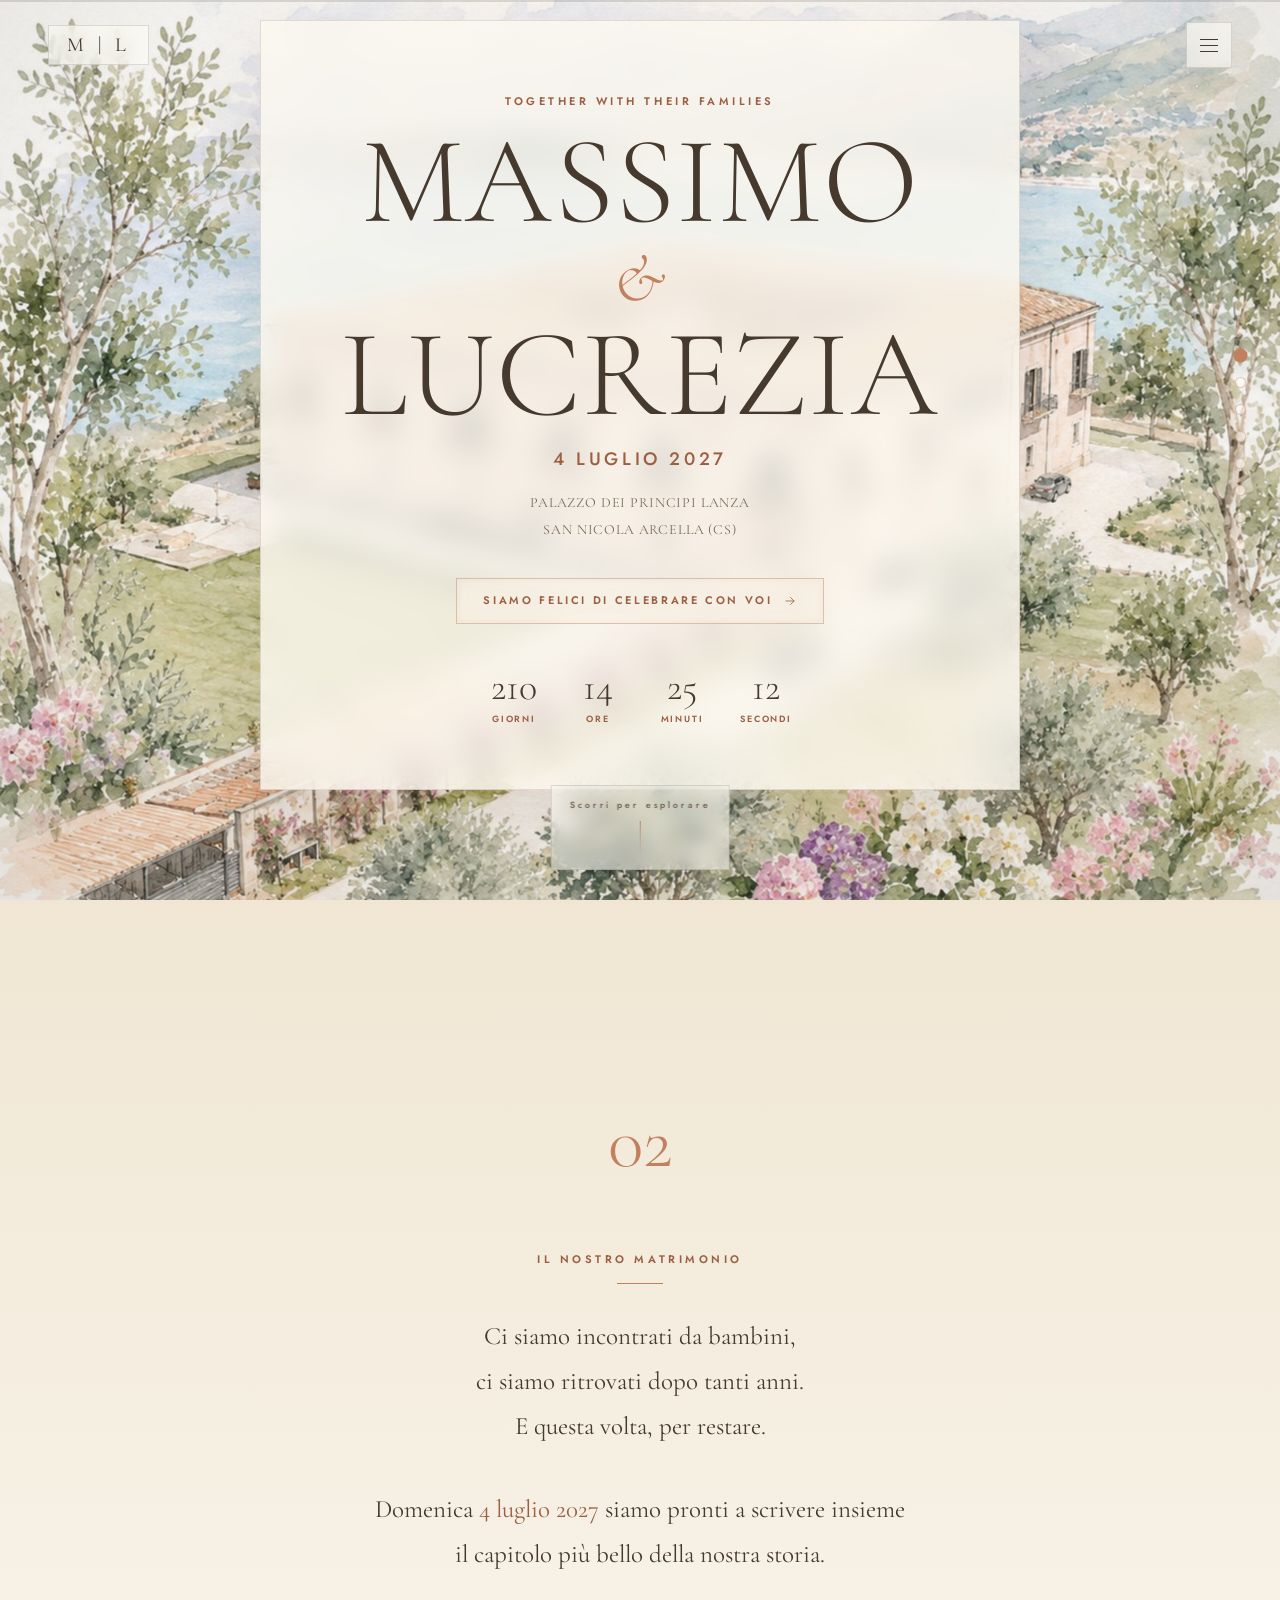
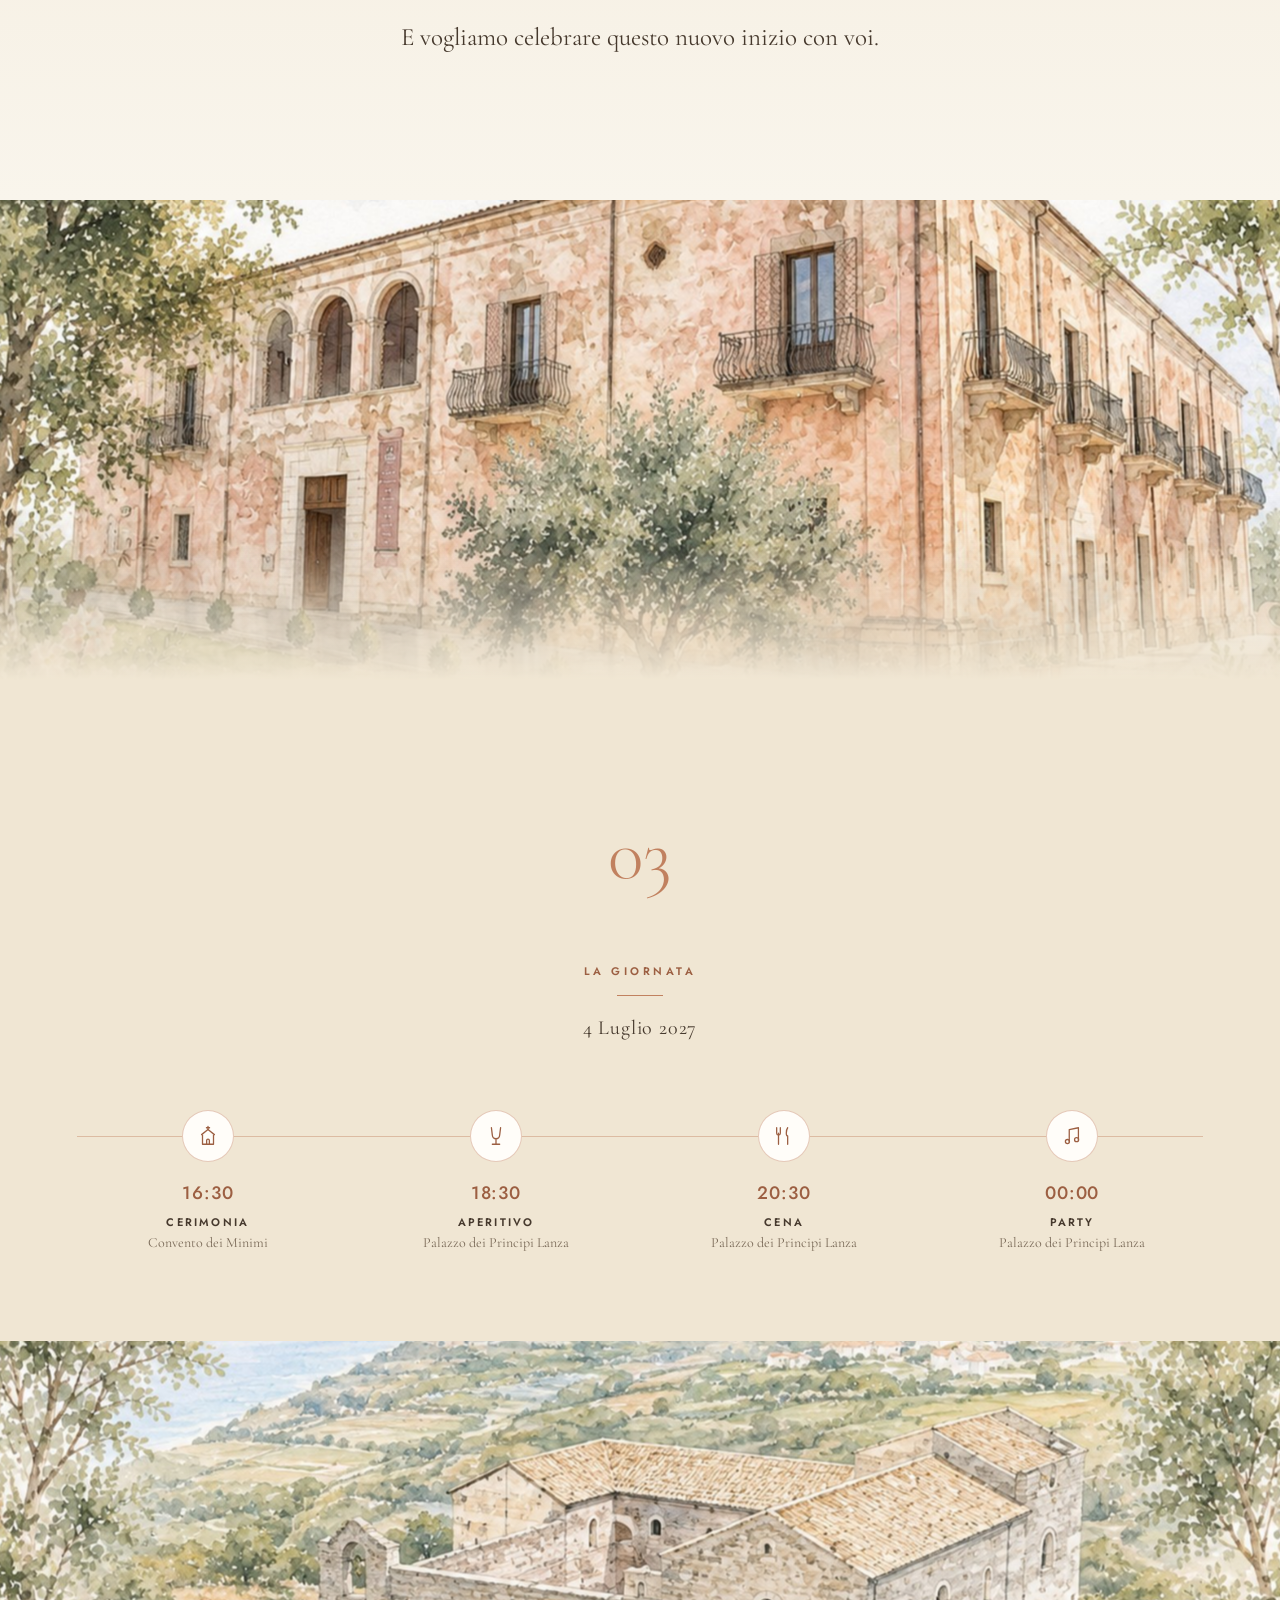
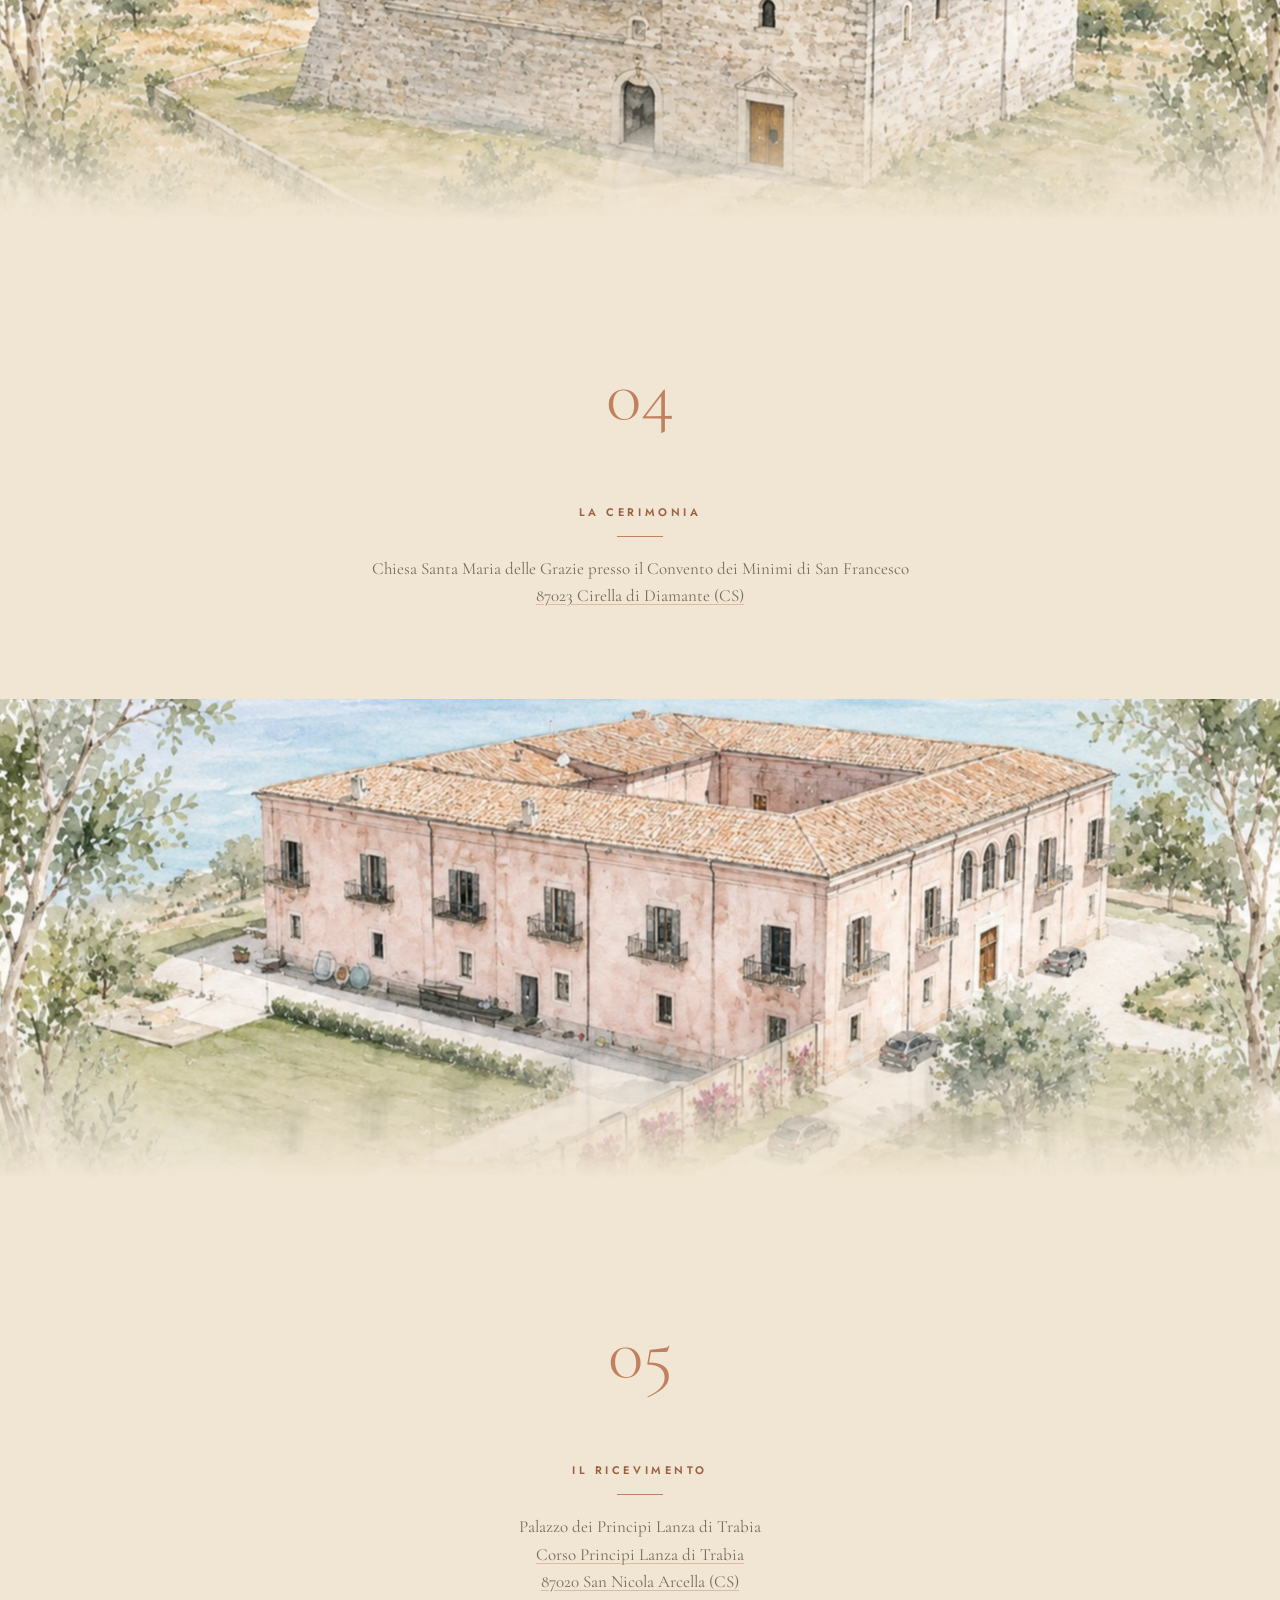
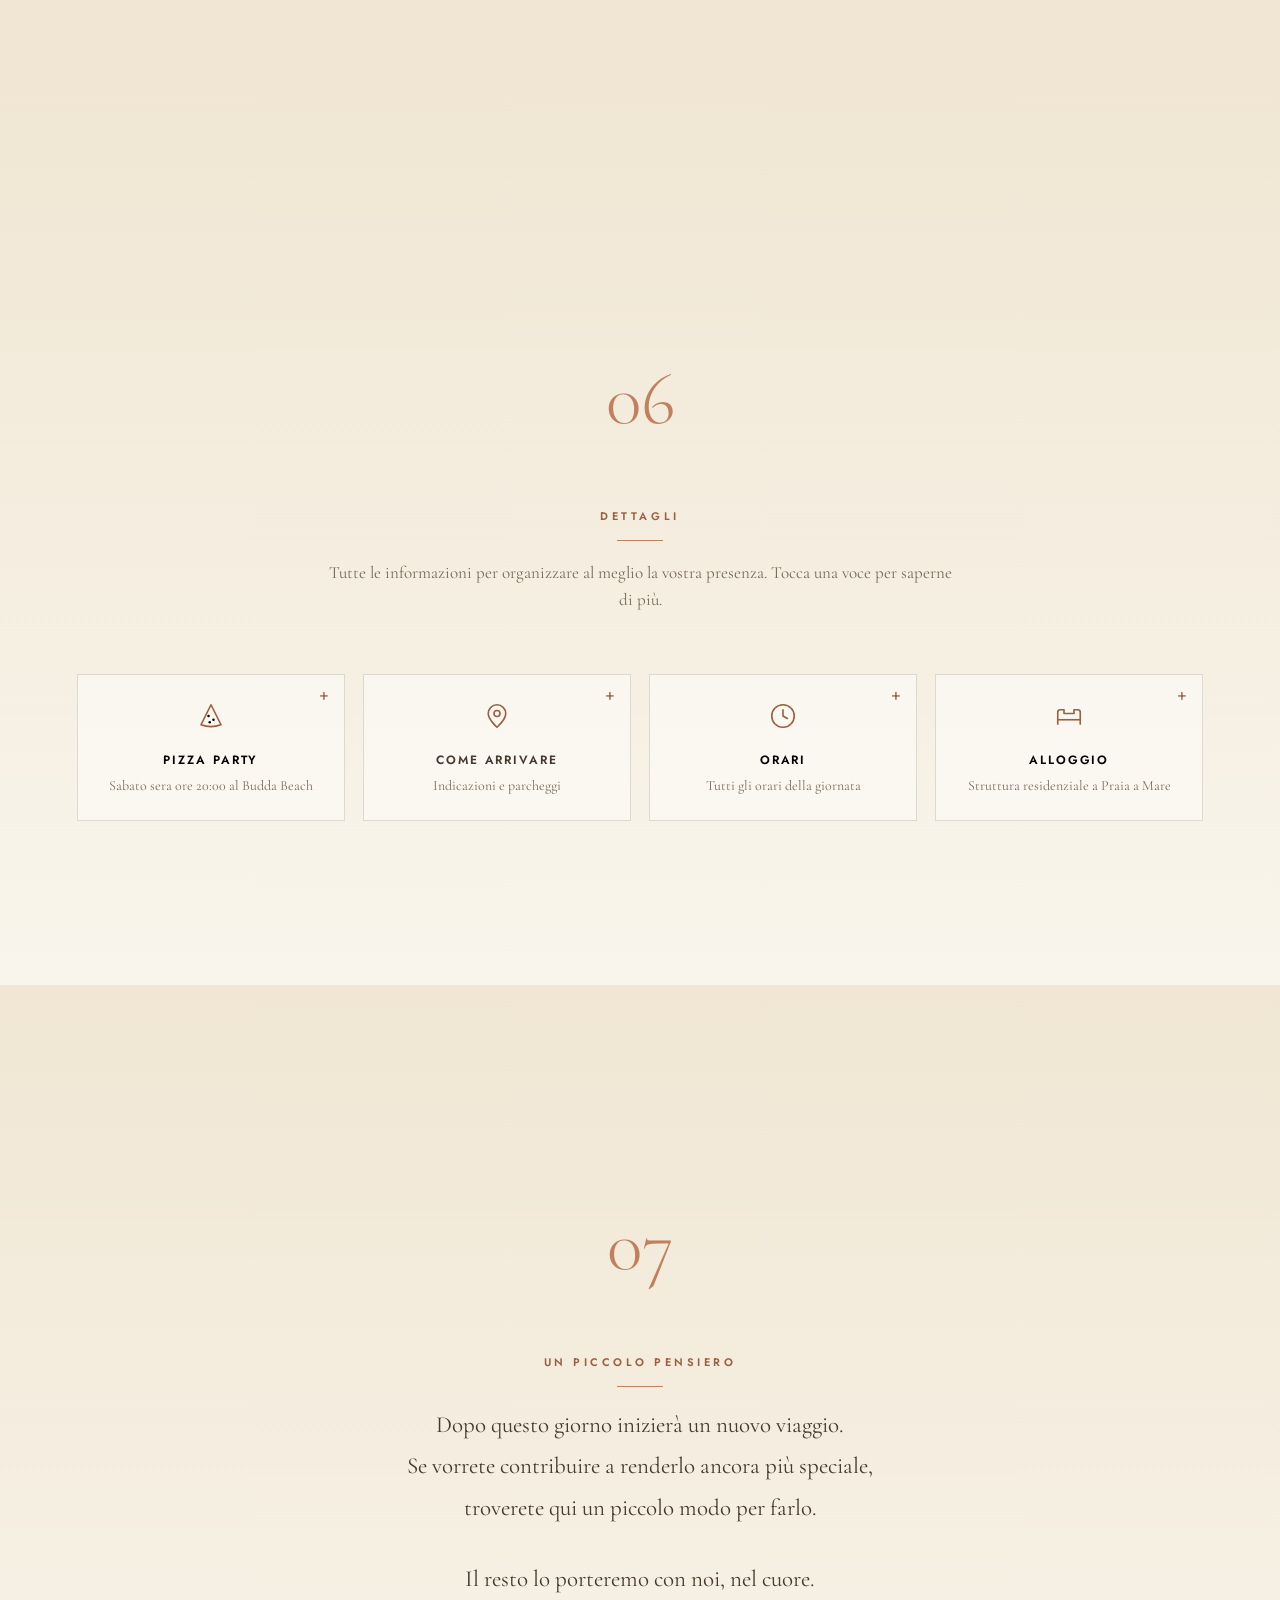
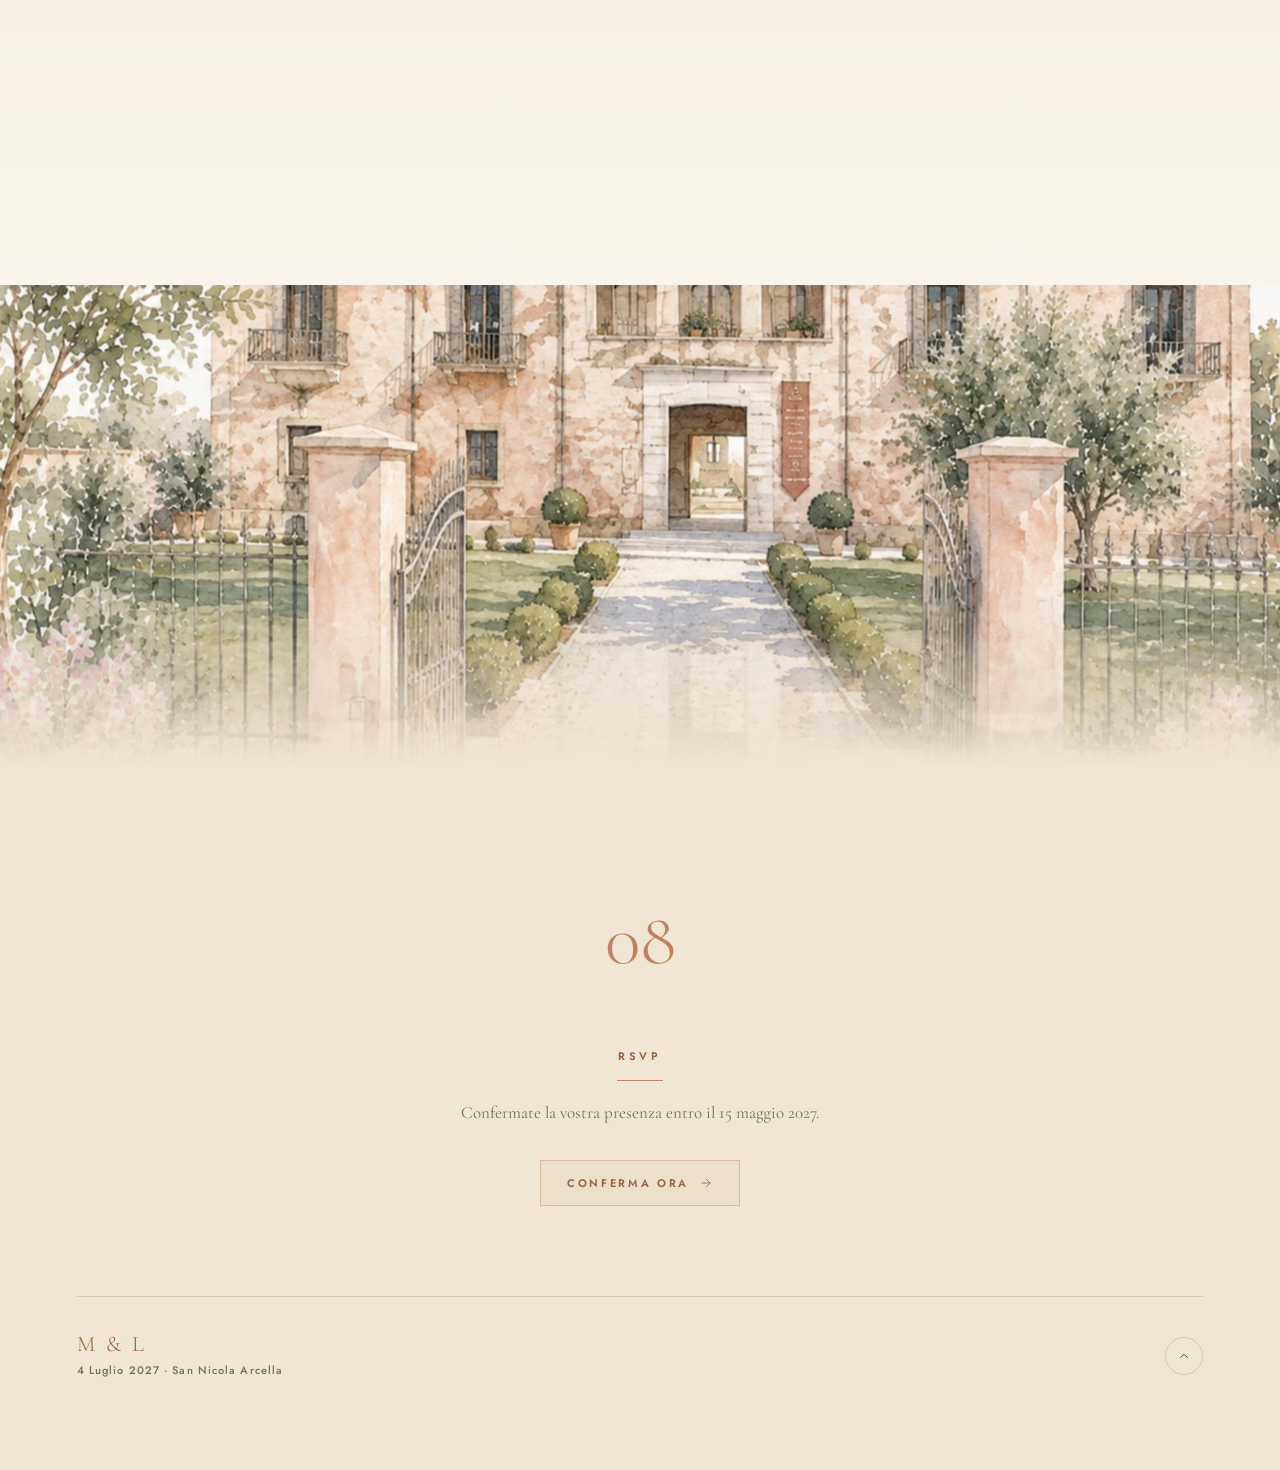
==== index.html @ 192693e0 "Aggiorna il testo del box "Pizza Party" nella sezione Dettagli Nuovo testo con data (sabato 3 luglio" ====
<!doctype html>
<html lang="it" class="snap">
<head>
<meta charset="utf-8">
<meta name="viewport" content="width=device-width,initial-scale=1,viewport-fit=cover">
<title>Massimo &amp; Lucrezia — 4 Luglio 2027</title>
<meta name="description" content="Massimo &amp; Lucrezia si sposano il 4 luglio 2027 a Palazzo dei Principi Lanza, San Nicola Arcella (CS). Programma, location e RSVP.">
<meta property="og:type" content="website">
<meta property="og:title" content="Massimo &amp; Lucrezia — 4 Luglio 2027">
<meta property="og:description" content="Ci sposiamo il 4 luglio 2027 a Palazzo dei Principi Lanza, San Nicola Arcella (CS). Scopri il programma e conferma la tua presenza.">
<meta property="og:image" content="https://sito-landing-fawn.vercel.app/assets/social-share.jpg">
<meta property="og:url" content="https://sito-landing-fawn.vercel.app/">
<meta name="twitter:card" content="summary_large_image">
<meta name="twitter:title" content="Massimo &amp; Lucrezia — 4 Luglio 2027">
<meta name="twitter:description" content="Ci sposiamo il 4 luglio 2027 a Palazzo dei Principi Lanza, San Nicola Arcella (CS).">
<meta name="twitter:image" content="https://sito-landing-fawn.vercel.app/assets/social-share.jpg">
<meta name="theme-color" content="#f9f5ec">
<link rel="icon" href="data:image/svg+xml,%3Csvg xmlns='http://www.w3.org/2000/svg' viewBox='0 0 100 100'%3E%3Crect width='100' height='100' fill='%23f9f5ec'/%3E%3Ctext x='50' y='62' font-size='42' font-family='Georgia,serif' fill='%23c1815f' text-anchor='middle'%3EM%26L%3C/text%3E%3C/svg%3E">
<link rel="stylesheet" href="style.css">
</head>
<body>

<div id="loader">
  <div class="loader-mark">M <span>&amp;</span> L</div>
  <svg class="loader-heart" viewBox="0 0 32 29" aria-hidden="true">
    <path d="M16 28.5C7 22 1 16.2 1 9.8 1 4.9 4.8 1 9.6 1c2.7 0 5.2 1.3 6.4 3.4C17.2 2.3 19.7 1 22.4 1 27.2 1 31 4.9 31 9.8 31 16.2 25 22 16 28.5z"/>
  </svg>
</div>

<div class="grain"></div>
<div class="ambient"></div>
<div class="glow" id="glow"></div>

<header class="topbar">
  <span class="logo" id="logo">M&nbsp;|&nbsp;L</span>
  <button class="menu-toggle" id="menuToggle" aria-label="Apri menu" aria-expanded="false"><span></span><span></span><span></span></button>
</header>

<div class="progress"><i id="progress"></i></div>

<nav class="dotnav" id="dotnav">
  <button data-target="s1" data-label="01 — Home" class="active" aria-label="Vai a Home"></button>
  <button data-target="s2" data-label="02 — Il Nostro Matrimonio" aria-label="Vai a Il Nostro Matrimonio"></button>
  <button data-target="s3" data-label="03 — La Giornata" aria-label="Vai a La Giornata"></button>
  <button data-target="s4" data-label="04 — La Cerimonia" aria-label="Vai a La Cerimonia"></button>
  <button data-target="s5" data-label="05 — Il Ricevimento" aria-label="Vai a Il Ricevimento"></button>
  <button data-target="s6" data-label="06 — Dettagli" aria-label="Vai a Dettagli"></button>
  <button data-target="s7" data-label="07 — Un Piccolo Pensiero" aria-label="Vai a Un Piccolo Pensiero"></button>
  <button data-target="s8" data-label="08 — RSVP" aria-label="Vai a RSVP"></button>
</nav>

<nav class="menu" id="menu">
  <ul class="menu-list">
    <li><button data-target="s1"><small>01</small>&nbsp;&nbsp;Home</button></li>
    <li><button data-target="s2"><small>02</small>&nbsp;&nbsp;Il&nbsp;Nostro&nbsp;Matrimonio</button></li>
    <li><button data-target="s3"><small>03</small>&nbsp;&nbsp;La&nbsp;Giornata</button></li>
    <li><button data-target="s4"><small>04</small>&nbsp;&nbsp;La&nbsp;Cerimonia</button></li>
    <li><button data-target="s5"><small>05</small>&nbsp;&nbsp;Il&nbsp;Ricevimento</button></li>
    <li><button data-target="s6"><small>06</small>&nbsp;&nbsp;Dettagli</button></li>
    <li><button data-target="s7"><small>07</small>&nbsp;&nbsp;Un&nbsp;Piccolo&nbsp;Pensiero</button></li>
    <li><button data-target="s8"><small>08</small>&nbsp;&nbsp;RSVP</button></li>
  </ul>
</nav>

<main id="experience">

  <!-- 01 — HERO -->
  <section class="scene hero" id="s1">
    <div class="bg" style="background-image:url(assets/bg-hero.jpg)"></div>
    <div class="scrim"></div>
    <div class="scene-content hero-inner">
      <p class="eyebrow" data-reveal style="--i:0">Together with their families</p>
      <h1 data-reveal style="--i:1">MASSIMO<span class="amp">&amp;</span>LUCREZIA</h1>
      <p class="hero-date" data-reveal style="--i:2">4 LUGLIO 2027</p>
      <p class="hero-venue" data-reveal style="--i:3">Palazzo dei Principi Lanza<br>San Nicola Arcella (CS)</p>
      <div class="hero-cta" data-reveal style="--i:4">
        <button class="btn" data-target="s2">Siamo felici di celebrare con voi
          <svg viewBox="0 0 24 24"><path d="M5 12h14M13 6l6 6-6 6" stroke="currentColor" stroke-width="1.4" fill="none" stroke-linecap="round" stroke-linejoin="round"/></svg>
        </button>
      </div>
      <div class="countdown" id="countdownHero" data-reveal style="--i:5">
        <div><b id="cdDays">--</b><span>Giorni</span></div>
        <div><b id="cdHours">--</b><span>Ore</span></div>
        <div><b id="cdMins">--</b><span>Minuti</span></div>
        <div><b id="cdSecs">--</b><span>Secondi</span></div>
      </div>
    </div>
    <div class="scroll-cue" id="scrollCue"><span>Scorri per esplorare</span><i></i></div>
  </section>

  <!-- 02 — IL NOSTRO MESSAGGIO -->
  <section class="scene message" id="s2">
    <div class="scene-content message-inner">
      <p class="num" data-reveal style="--i:0">02</p>
      <p class="eyebrow" data-reveal style="--i:1">Il Nostro Matrimonio</p>
      <div class="divider" data-reveal style="--i:2"></div>
      <p data-reveal style="--i:3">Ci siamo incontrati da bambini,<br>ci siamo ritrovati dopo tanti anni.<br>E questa volta, per restare.</p>
      <p data-reveal style="--i:4">Domenica <span class="message-date">4 luglio 2027</span> siamo pronti a scrivere insieme<br>il capitolo più bello della nostra storia.</p>
      <p data-reveal style="--i:5">E vogliamo celebrare questo nuovo inizio con voi.</p>
    </div>
  </section>

  <!-- 03 — LA GIORNATA -->
  <section class="scene band day" id="s3">
    <div class="band-photo"><div class="bg" style="background-image:url(assets/bg-day.jpg)"></div><div class="bg-reflection" style="background-image:url(assets/bg-day.jpg)"></div></div>
    <div class="band-panel">
      <div class="scene-content">
      <div class="side-head">
        <p class="num" data-reveal style="--i:0">03</p>
        <p class="eyebrow" data-reveal style="--i:1">La Giornata</p>
        <div class="divider" data-reveal style="--i:2"></div>
        <p class="day-date" data-reveal style="--i:3">4 Luglio 2027</p>
      </div>

      <div class="timeline" id="timeline2">
        <div class="tl-item" data-reveal style="--i:1">
          <div class="tl-icon"><svg viewBox="0 0 24 24"><path d="M12 1.5v3.5M10.3 3h3.4" stroke-linecap="round"/><path d="M12 5l7 5.5M12 5L5 10.5" stroke-linecap="round" stroke-linejoin="round"/><path d="M6 10.5V21h12V10.5" stroke-linejoin="round"/><path d="M10.5 21v-4.2a1.5 1.5 0 0 1 3 0V21" stroke-linejoin="round"/></svg></div>
          <div class="tl-time">16:30</div>
          <div class="tl-name">Cerimonia</div>
          <div class="tl-place">Convento dei Minimi</div>
        </div>
        <div class="tl-item" data-reveal style="--i:2">
          <div class="tl-icon"><svg viewBox="0 0 24 24"><path d="M7 3l1 8a4 4 0 0 0 8 0l1-8M12 15v6M8 21h8" stroke-linecap="round"/></svg></div>
          <div class="tl-time">18:30</div>
          <div class="tl-name">Aperitivo</div>
          <div class="tl-place">Palazzo dei Principi Lanza</div>
        </div>
        <div class="tl-item" data-reveal style="--i:3">
          <div class="tl-icon"><svg viewBox="0 0 24 24"><path d="M8 3v6a2 2 0 1 1-4 0V3M6 9v12" stroke-linecap="round"/><path d="M16 3c-1.5 2-1.5 4-1.5 6s0 3 1.5 3M16 12v9" stroke-linecap="round"/></svg></div>
          <div class="tl-time">20:30</div>
          <div class="tl-name">Cena</div>
          <div class="tl-place">Palazzo dei Principi Lanza</div>
        </div>
        <div class="tl-item" data-reveal style="--i:4">
          <div class="tl-icon"><svg viewBox="0 0 24 24"><path d="M9 18V5l10-2v13" stroke-linecap="round" stroke-linejoin="round"/><circle cx="7" cy="18" r="2.2"/><circle cx="17" cy="16" r="2.2"/></svg></div>
          <div class="tl-time">00:00</div>
          <div class="tl-name">Party</div>
          <div class="tl-place">Palazzo dei Principi Lanza</div>
        </div>
      </div>
      </div>
    </div>
  </section>

  <!-- 04 — LA CERIMONIA -->
  <section class="scene band location" id="s4">
    <div class="band-photo"><div class="bg" style="background-image:url(assets/bg-location.jpg)"></div><div class="bg-reflection" style="background-image:url(assets/bg-location.jpg)"></div></div>
    <div class="band-panel">
      <div class="scene-content">
      <div class="side-head">
        <p class="num" data-reveal style="--i:0">04</p>
        <p class="eyebrow" data-reveal style="--i:1">La Cerimonia</p>
        <div class="divider" data-reveal style="--i:2"></div>
        <p data-reveal style="--i:3">Chiesa Santa Maria delle Grazie presso il Convento dei Minimi di San Francesco<br><a class="map-link" href="https://www.google.com/maps/search/?api=1&amp;query=Chiesa%20Santa%20Maria%20delle%20Grazie%2C%20Convento%20dei%20Minimi%20di%20San%20Francesco%2C%2087023%20Cirella%20di%20Diamante%20%28CS%29" target="_blank" rel="noopener">87023 Cirella di Diamante (CS)</a></p>
      </div>
      </div>
    </div>
  </section>

  <!-- 05 — IL RICEVIMENTO -->
  <section class="scene band reception" id="s5">
    <div class="band-photo"><div class="bg" style="background-image:url(assets/bg-hero.jpg)"></div><div class="bg-reflection" style="background-image:url(assets/bg-hero.jpg)"></div></div>
    <div class="band-panel">
      <div class="scene-content">
      <div class="side-head">
        <p class="num" data-reveal style="--i:0">05</p>
        <p class="eyebrow" data-reveal style="--i:1">Il Ricevimento</p>
        <div class="divider" data-reveal style="--i:2"></div>
        <p data-reveal style="--i:3">Palazzo dei Principi Lanza di Trabia<br><a class="map-link" href="https://www.google.com/maps/search/?api=1&amp;query=Palazzo%20dei%20Principi%20Lanza%20di%20Trabia%2C%20Corso%20Principi%20Lanza%20di%20Trabia%2C%2087020%20San%20Nicola%20Arcella%20%28CS%29" target="_blank" rel="noopener">Corso Principi Lanza di Trabia<br>87020 San Nicola Arcella (CS)</a></p>
      </div>
      </div>
    </div>
  </section>

  <!-- 06 — DETTAGLI -->
  <section class="scene details" id="s6">
    <div class="scene-content">
      <div class="side-head">
        <p class="num" data-reveal style="--i:0">06</p>
        <p class="eyebrow" data-reveal style="--i:1">Dettagli</p>
        <div class="divider" data-reveal style="--i:2"></div>
        <p data-reveal style="--i:3">Tutte le informazioni per organizzare al meglio la vostra presenza. Tocca una voce per saperne di più.</p>
      </div>

      <div class="detail-grid">
        <button class="detail-card" data-reveal style="--i:1">
          <span class="plus">+</span>
          <svg viewBox="0 0 24 24"><path d="M12 3 20 19Q12 22 4 19Z" stroke-linejoin="round"/><circle cx="10" cy="12" r="1" fill="currentColor" stroke="none"/><circle cx="14" cy="15" r="1" fill="currentColor" stroke="none"/><circle cx="11" cy="17" r="1" fill="currentColor" stroke="none"/></svg>
          <h3>Pizza Party</h3>
          <p class="short">Sabato sera ore 20:00 al Budda Beach</p>
          <div class="detail-more">Sabato 3 luglio iniziamo a festeggiare insieme con un Pizza Party sulla spiaggia!<br>Vi aspettiamo, dalle ore 20:00, al Lido Budda Beach di Praia a Mare.<br><a class="map-link" href="https://www.google.com/maps/search/?api=1&amp;query=Budda%20Beach%2C%20Contrada%20Fiuzzi%2C%2087028%20Praia%20a%20Mare%20%28CS%29" target="_blank" rel="noopener">Contrada Fiuzzi, 87028 Praia a Mare (CS)</a></div>
        </button>
        <div class="detail-card" data-reveal style="--i:2" tabindex="0" role="button">
          <span class="plus">+</span>
          <svg viewBox="0 0 24 24"><path d="M12 21s-7-6.2-7-11a7 7 0 0 1 14 0c0 4.8-7 11-7 11z"/><circle cx="12" cy="10" r="2.4"/></svg>
          <h3>Come arrivare</h3>
          <p class="short">Indicazioni e parcheggi</p>
          <div class="detail-more">
            <p>Tutte le location dispongono di ampi parcheggi riservati agli invitati.</p>
            <p>In treno: la stazione più comoda è Praia (Aieta-Tortora), sulla linea Tirrenica meridionale, oppure Scalea-Santa Domenica Talao; per i collegamenti Intercity e Frecce conviene scendere a Sapri, a circa 20 km. In aereo: gli scali più vicini sono Lamezia Terme (a circa 110 km), Napoli Capodichino (a circa 190 km) e Salerno Costa d'Amalfi (a circa 150 km).</p>
            <p class="origin-label">Da dove parti?</p>
            <div class="origin-selector">
              <input type="text" class="origin-input" id="originInput" placeholder="Città o indirizzo di partenza" autocomplete="off">
              <button type="button" class="origin-btn" id="originGeoBtn">Usa la mia posizione</button>
              <button type="button" class="origin-btn primary" id="originGoBtn">Calcola il percorso</button>
            </div>
            <p class="origin-text" id="originText">Il percorso si aprirà su Google Maps, verso Praia a Mare.</p>
          </div>
        </div>
        <button class="detail-card" data-reveal style="--i:3">
          <span class="plus">+</span>
          <svg viewBox="0 0 24 24"><circle cx="12" cy="12" r="9"/><path d="M12 7v5l3.5 2" stroke-linecap="round"/></svg>
          <h3>Orari</h3>
          <p class="short">Tutti gli orari della giornata</p>
          <div class="detail-more">Vi aspettiamo con un po' di anticipo per la Cerimonia. A seguire vi aspettiamo con gli orari della giornata presso il Palazzo dei Principi Lanza.</div>
        </button>
        <button class="detail-card" data-reveal style="--i:4">
          <span class="plus">+</span>
          <svg viewBox="0 0 24 24"><path d="M3 19V9a2 2 0 0 1 2-2h3v3h8V7h3a2 2 0 0 1 2 2v10" stroke-linejoin="round"/><path d="M3 15h18" /></svg>
          <h3>Alloggio</h3>
          <p class="short">Struttura residenziale a Praia a Mare</p>
          <div class="detail-more">Abbiamo selezionato per voi una struttura residenziale sita in Praia a Mare. Seguiranno indicazioni specifiche per ciascuno di voi.</div>
        </button>
      </div>
    </div>
  </section>

  <!-- 07 — UN PICCOLO PENSIERO -->
  <section class="scene thought" id="s7">
    <div class="scene-content thought-inner">
      <p class="num" data-reveal style="--i:0">07</p>
      <p class="eyebrow" data-reveal style="--i:1">Un Piccolo Pensiero</p>
      <div class="divider" data-reveal style="--i:2"></div>
      <p data-reveal style="--i:3">Dopo questo giorno inizierà un nuovo viaggio.<br>Se vorrete contribuire a renderlo ancora più speciale,<br>troverete qui un piccolo modo per farlo.</p>
      <p data-reveal style="--i:4">Il resto lo porteremo con noi, nel cuore.</p>
    </div>
  </section>

  <!-- 08 — RSVP -->
  <section class="scene band rsvp" id="s8">
    <div class="band-photo"><div class="bg" style="background-image:url(assets/bg-rsvp.jpg)"></div><div class="bg-reflection" style="background-image:url(assets/bg-rsvp.jpg)"></div></div>
    <div class="band-panel">
      <div class="scene-content">
      <div class="side-head">
        <p class="num" data-reveal style="--i:0">08</p>
        <p class="eyebrow" data-reveal style="--i:1">RSVP</p>
        <div class="divider" data-reveal style="--i:2"></div>
        <p data-reveal style="--i:3">Confermate la vostra presenza entro il 15 maggio 2027.</p>
        <div class="rsvp-cta" data-reveal style="--i:4">
          <button class="btn" id="openRsvp">Conferma ora
            <svg viewBox="0 0 24 24"><path d="M5 12h14M13 6l6 6-6 6" stroke="currentColor" stroke-width="1.4" fill="none" stroke-linecap="round" stroke-linejoin="round"/></svg>
          </button>
        </div>
      </div>

      <div class="footer" data-reveal style="--i:5">
        <div>
          <div class="mono">M &amp; L</div>
          <small>4 Luglio 2027 · San Nicola Arcella</small>
        </div>
        <button class="to-top" id="toTop" aria-label="Torna su">
          <svg viewBox="0 0 24 24"><path d="M6 15l6-6 6 6" stroke-linecap="round" stroke-linejoin="round"/></svg>
        </button>
      </div>
      </div>
    </div>
  </section>

</main>

<!-- RSVP MODAL -->
<div class="modal-overlay" id="rsvpModal">
  <div class="modal-card">
    <button class="modal-close" data-close>&times;</button>
    <div class="modal-body">
      <div id="rsvpFormView">
        <div class="modal-eyebrow">RSVP</div>
        <h2>Conferma ora</h2>
        <p>La tua presenza renderà ancora più speciale il 4 luglio 2027.</p>
        <form class="form-grid" id="rsvpForm">
          <input required placeholder="Nome e cognome" name="name">
          <div class="form-row">
            <select required name="attending">
              <option value="">Sarete dei nostri?</option>
              <option>Sì, con piacere</option>
              <option>Ci dispiace, non potremo esserci</option>
            </select>
            <input type="number" min="1" max="8" placeholder="N. ospiti" name="guests" value="1">
          </div>
          <textarea placeholder="Allergie o intolleranze alimentari (facoltativo)" name="notes"></textarea>
          <button type="submit">
            <span class="btn-label">Invia conferma</span>
            <span class="spinner"></span>
          </button>
        </form>
        <small class="note">Modulo dimostrativo — nessun dato viene inviato realmente.</small>
      </div>
      <div class="success-view" id="rsvpSuccess">
        <svg viewBox="0 0 52 52"><path d="M14 27l8 8 16-16" stroke-linecap="round" stroke-linejoin="round"/></svg>
        <h2>Grazie!</h2>
        <p>La vostra conferma è stata registrata. Non vediamo l'ora di festeggiare insieme.</p>
      </div>
    </div>
  </div>
</div>

<!-- DETAIL FULL-PAGE VIEW -->
<div class="detail-full" id="detailFull">
  <button class="detail-full-close" id="detailFullClose" aria-label="Chiudi">&times;</button>
  <div class="detail-full-inner">
    <div class="detail-full-icon" id="detailFullIcon"></div>
    <h2 id="detailFullTitle"></h2>
    <div class="divider"></div>
    <div class="detail-full-text" id="detailFullText"></div>
  </div>
</div>

<script src="app.js"></script>
</body>
</html>
---- style.css ----
/* ===================================================================
   Massimo & Lucrezia — 4 Luglio 2027
   =================================================================== */

@import url('https://fonts.googleapis.com/css2?family=Cormorant+Garamond:ital,wght@0,300;0,400;0,500;0,600;1,400&family=Jost:wght@300;400;500;600&display=swap');

:root{
  --ink:#46392d;
  --ink-soft:#7a6a58;
  --paper:#f9f5ec;
  --paper-2:#f0e6d3;
  --panel:#fffdf9;
  --rose:#c1815f;
  --rose-deep:#9c5f42;
  --rose-soft:#e6c4ae;
  --rose-dim:rgba(193,129,95,.42);
  --sage:#8a9873;
  --border:rgba(70,57,45,.16);
  --ink-deep:#2b2116;
  --serif:"Cormorant Garamond",serif;
  --sans:"Jost",sans-serif;
  --ease:cubic-bezier(.22,.8,.2,1);
  --dur:.9s;
}

*,*::before,*::after{box-sizing:border-box}
html{scroll-behavior:smooth;background:var(--paper)}
html.snap{scroll-snap-type:y proximity}
body{
  margin:0;
  background:var(--paper);
  color:var(--ink);
  font-family:var(--sans);
  overflow-x:hidden;
  -webkit-font-smoothing:antialiased;
  text-rendering:optimizeLegibility;
}
button{font:inherit}
img{max-width:100%}
a{color:inherit}
::selection{background:var(--rose);color:var(--panel)}

.eyebrow{
  font:600 11px/1 var(--sans);
  letter-spacing:.32em;
  text-transform:uppercase;
  color:var(--rose-deep);
}
.num{
  font:300 clamp(46px,6vw,74px)/1 var(--serif);
  color:var(--rose);
  opacity:.9;
}
.divider{
  width:46px;height:1px;
  background:var(--rose);
  margin:18px 0;
  opacity:.75;
}
.btn{
  display:inline-flex;
  align-items:center;
  gap:10px;
  padding:15px 26px;
  border:1px solid var(--rose-dim);
  background:rgba(193,129,95,.06);
  color:var(--rose-deep);
  letter-spacing:.24em;
  font:600 11px/1 var(--sans);
  text-transform:uppercase;
  cursor:pointer;
  backdrop-filter:blur(6px);
  transition:background .35s var(--ease),border-color .35s var(--ease),transform .35s var(--ease),letter-spacing .35s var(--ease),color .35s var(--ease);
}
.btn:hover{
  background:var(--rose);
  color:var(--panel);
  border-color:var(--rose);
  letter-spacing:.3em;
  transform:translateY(-2px);
}
.btn:active{transform:scale(.94)}
.btn svg{width:14px;height:14px;transition:transform .35s var(--ease)}
.btn:hover svg{transform:translateX(4px)}
.btn.ghost{background:transparent}
.btn.dark{
  border-color:var(--border);
  color:var(--ink);
  background:rgba(255,255,255,.4)
}
.btn.dark:hover{background:var(--ink);color:var(--paper);border-color:var(--ink)}

/* ---------- texture / ambient ---------- */
.grain{
  position:fixed;inset:0;z-index:2;pointer-events:none;opacity:.05;mix-blend-mode:multiply;
  background-image:url("data:image/svg+xml;utf8,<svg xmlns='http://www.w3.org/2000/svg' width='120' height='120'><filter id='n'><feTurbulence type='fractalNoise' baseFrequency='0.9' numOctaves='2' stitchTiles='stitch'/></filter><rect width='100%25' height='100%25' filter='url(%23n)'/></svg>");
}
.ambient{
  position:fixed;inset:0;pointer-events:none;z-index:1;mix-blend-mode:multiply;
  background:radial-gradient(circle at 50% 15%,rgba(193,129,95,.06),transparent 45%);
}
.glow{
  position:fixed;z-index:3;width:340px;height:340px;border-radius:50%;
  pointer-events:none;
  background:radial-gradient(circle,rgba(193,129,95,.12),transparent 65%);
  transform:translate(-50%,-50%);
  left:50%;top:50%;
  opacity:0;transition:opacity .4s ease;
  will-change:transform;
}
@media(hover:hover) and (pointer:fine){ .glow.active{opacity:1} }

.petal{
  position:fixed;z-index:250;pointer-events:none;
  border-radius:0 100% 0 100%;
  transform:translate(-50%,-50%) rotate(0deg);
  opacity:.9;
  animation:petal-fall linear forwards;
  will-change:transform,opacity;
}
@keyframes petal-fall{
  0%{transform:translate(-50%,-50%) translate(0,0) rotate(0deg);opacity:.9}
  100%{transform:translate(-50%,-50%) translate(var(--dx),var(--fall)) rotate(var(--rot));opacity:0}
}

/* ---------- loader ---------- */
#loader{
  position:fixed;z-index:200;inset:0;background:var(--ink-deep);
  display:flex;align-items:center;justify-content:center;flex-direction:column;
  transition:opacity .8s var(--ease),visibility .8s;
}
#loader.hide{opacity:0;visibility:hidden;pointer-events:none}
.loader-mark{font:300 38px/1 var(--serif);letter-spacing:.3em;color:var(--rose-soft)}
.loader-mark span{color:var(--rose);padding:0 6px;font-style:italic}
.loader-heart{
  width:34px;height:34px;margin-top:28px;fill:var(--rose);
  transform-origin:center;transform-box:fill-box;
  animation:heartbeat 1.15s ease-in-out infinite;
}
@keyframes heartbeat{
  0%,100%{transform:scale(1)}
  14%{transform:scale(1.22)}
  28%{transform:scale(.94)}
  42%{transform:scale(1.14)}
  60%{transform:scale(1)}
}
@media(prefers-reduced-motion:reduce){
  .loader-heart{animation:none}
}

/* ---------- top bar / nav ---------- */
.topbar{
  position:fixed;z-index:60;top:0;left:0;right:0;
  display:flex;align-items:center;justify-content:space-between;
  padding:22px clamp(20px,4vw,48px);
  pointer-events:none;
}
.logo{
  font:400 20px/1 var(--serif);letter-spacing:.22em;color:var(--ink);
  padding:9px 18px;
  background:rgba(255,253,248,.6);
  backdrop-filter:blur(10px);
  -webkit-backdrop-filter:blur(10px);
  border:1px solid var(--border);
  opacity:0;transform:translateY(-10px);
  transition:opacity .6s var(--ease),transform .6s var(--ease);
  pointer-events:auto;
}
.logo.show{opacity:1;transform:none}
.menu-toggle{
  pointer-events:auto;
  width:46px;height:46px;display:flex;flex-direction:column;align-items:center;justify-content:center;gap:5px;
  border:1px solid var(--border);background:rgba(255,253,248,.6);backdrop-filter:blur(10px);
  cursor:pointer;
}
.menu-toggle span{display:block;width:18px;height:1px;background:var(--ink);transition:transform .35s var(--ease),opacity .35s var(--ease)}
.menu-toggle.open span:nth-child(1){transform:translateY(6px) rotate(45deg)}
.menu-toggle.open span:nth-child(2){opacity:0}
.menu-toggle.open span:nth-child(3){transform:translateY(-6px) rotate(-45deg)}

.progress{position:fixed;z-index:70;left:0;top:0;width:100%;height:2px;background:var(--border)}
.progress i{display:block;height:100%;width:0;background:linear-gradient(90deg,var(--rose-deep),var(--rose));transition:width .12s linear}

.dotnav{
  position:fixed;z-index:60;right:clamp(14px,3vw,34px);top:50%;transform:translateY(-50%);
  display:flex;flex-direction:column;gap:16px;
}
.dotnav button{
  position:relative;width:11px;height:11px;border-radius:50%;
  border:1px solid var(--rose-dim);background:rgba(255,253,248,.55);cursor:pointer;padding:0;
  transition:background .3s var(--ease),transform .3s var(--ease);
}
.dotnav button::after{
  content:attr(data-label);
  position:absolute;right:22px;top:50%;transform:translateY(-50%);
  font:600 10px/1 var(--sans);letter-spacing:.18em;color:var(--panel);
  white-space:nowrap;opacity:0;pointer-events:none;transition:opacity .3s var(--ease),transform .3s var(--ease);
  background:rgba(43,33,22,.78);padding:6px 10px;backdrop-filter:blur(6px);
}
.dotnav button:hover::after{opacity:1;transform:translate(-4px,-50%)}
.dotnav button.active{background:var(--rose);transform:scale(1.3)}

.menu{
  position:fixed;z-index:59;inset:0;
  background:rgba(249,245,236,.96);backdrop-filter:blur(18px);
  display:flex;align-items:center;justify-content:center;
  opacity:0;visibility:hidden;transition:opacity .5s var(--ease),visibility .5s;
}
.menu.open{opacity:1;visibility:visible}
.menu-list{list-style:none;margin:0;padding:0;text-align:center}
.menu-list li{overflow:hidden}
.menu-list button{
  background:none;border:0;color:var(--ink);cursor:pointer;
  font:300 clamp(30px,6vw,52px)/1.5 var(--serif);
  display:flex;align-items:baseline;gap:16px;justify-content:center;
  transform:translateY(110%);transition:transform .6s var(--ease),color .3s;
}
.menu.open .menu-list button{transform:translateY(0)}
.menu-list button:hover{color:var(--rose-deep)}
.menu-list small{font:600 11px var(--sans);letter-spacing:.2em;color:var(--rose)}

/* ---------- scenes ---------- */
#experience{position:relative}
.scene{
  position:relative;width:100%;
  min-height:100svh;
  display:flex;align-items:center;
  overflow:hidden;
  scroll-snap-align:start;
  padding:120px clamp(20px,6vw,90px) 90px;
}
.scene .bg{
  position:absolute;inset:0;z-index:0;
  background-size:cover;background-position:center;
  transform:scale(1.12) translate3d(0,0,0);
  will-change:transform;
  filter:grayscale(45%) brightness(.9) saturate(.85);
  transition:filter 1.6s var(--ease);
}
.scene.is-inview .bg{filter:grayscale(0%) brightness(1) saturate(1)}
.scene .scrim{position:absolute;inset:0;z-index:1}
.scene-content{position:relative;z-index:2;width:100%}

[data-reveal]{
  opacity:0;transform:translateY(34px);
  transition:opacity .9s var(--ease),transform .9s var(--ease);
  transition-delay:calc(var(--i,0) * 90ms);
}
.is-inview [data-reveal]{opacity:1;transform:none}

/* ---------- hero ---------- */
.hero .scrim{background:radial-gradient(ellipse at 50% 42%,transparent 50%,rgba(70,57,45,.12) 100%)}
.hero{padding-top:0;justify-content:center;text-align:center}
.hero-inner{
  max-width:760px;margin:0 auto;
  background:rgba(252,248,240,.82);
  backdrop-filter:blur(14px) saturate(1.05);
  -webkit-backdrop-filter:blur(14px) saturate(1.05);
  border:1px solid rgba(70,57,45,.14);
  box-shadow:0 30px 80px rgba(80,60,40,.15);
  padding:clamp(36px,6vw,64px) clamp(24px,6vw,60px);
}
.hero h1{
  font:300 clamp(52px,11vw,124px)/.92 var(--serif);
  margin:18px 0 6px;
  color:var(--ink);
  letter-spacing:.01em;
}
.hero h1 .amp{
  display:block;color:var(--rose);font-style:italic;font-size:.55em;line-height:1.1;margin:2px 0;
}
.hero-date{
  font:500 18px var(--sans);letter-spacing:.2em;color:var(--rose-deep);margin-top:14px;
}
.hero-venue{font:400 15px/1.9 var(--serif);letter-spacing:.06em;color:var(--ink-soft);text-transform:uppercase;font-size:14px}
.hero-cta{margin-top:34px}
.map-link{
  color:inherit;text-decoration:underline;text-decoration-color:var(--rose-dim);
  text-underline-offset:3px;transition:text-decoration-color .3s var(--ease),color .3s var(--ease);
}
.map-link:hover{color:var(--rose-deep);text-decoration-color:var(--rose-deep)}
.countdown{
  display:flex;gap:clamp(10px,3vw,26px);justify-content:center;margin-top:44px;flex-wrap:wrap;
}
.countdown div{display:flex;flex-direction:column;align-items:center;min-width:58px}
.countdown b{font:300 clamp(26px,4vw,38px)/1 var(--serif);color:var(--ink)}
.countdown b.tick{animation:digitTick .55s var(--ease)}
@keyframes digitTick{
  0%{transform:translateY(-16px) scale(1.15);opacity:0;color:var(--rose-deep)}
  55%{transform:translateY(2px) scale(1.06);opacity:1;color:var(--rose-deep)}
  100%{transform:translateY(0) scale(1);opacity:1;color:var(--ink)}
}
.countdown span{font:600 9px var(--sans);letter-spacing:.2em;color:var(--rose-deep);margin-top:6px;text-transform:uppercase}
.scroll-cue{
  position:absolute;left:50%;bottom:30px;transform:translateX(-50%);
  display:flex;flex-direction:column;align-items:center;gap:10px;z-index:2;
  font:600 9px var(--sans);letter-spacing:.32em;color:var(--ink-soft);
  padding:12px 18px 14px;
  background:rgba(255,253,248,.55);
  backdrop-filter:blur(8px);
  border:1px solid var(--border);
  transition:opacity .5s;
}
.scroll-cue.hide{opacity:0}
.scroll-cue i{
  width:1px;height:34px;background:linear-gradient(180deg,var(--rose),transparent);
  position:relative;overflow:hidden;
}
.scroll-cue i::after{
  content:"";position:absolute;left:0;top:-100%;width:100%;height:100%;background:var(--rose-deep);
  animation:scrolldrop 1.8s ease-in-out infinite;
}
@keyframes scrolldrop{0%{top:-100%}60%{top:100%}100%{top:100%}}

/* ---------- message ---------- */
.message{justify-content:center;text-align:center;background:linear-gradient(180deg,var(--paper-2),var(--paper))}
.message-inner{max-width:660px;margin:0 auto}
.message-inner .divider{margin:18px auto 30px}
.message-inner p:not(.eyebrow):not(.num){
  font:400 clamp(19px,2.4vw,25px)/1.8 var(--serif);
  color:var(--ink);
  margin:0 0 38px;
}
.message-inner p:last-child{margin-bottom:0}
.message-date{color:var(--rose-deep)}

/* ---------- thought (pre-RSVP note) ---------- */
.thought{align-items:flex-start;padding-top:150px;background:linear-gradient(180deg,var(--paper-2),var(--paper))}
.thought-inner{max-width:640px;margin:0 auto;text-align:center}
.thought-inner .divider{margin:18px auto}
.thought-inner p:not(.eyebrow):not(.num){
  font:400 clamp(18px,2.2vw,23px)/1.8 var(--serif);
  color:var(--ink);
  margin:0 0 30px;
}
.thought-inner p:last-child{margin-bottom:0}

/* ---------- generic band-scene layout (day / location / rsvp): clean photo band + solid content panel ---------- */
.scene.band{
  display:block;padding:0;min-height:0;overflow:visible;
}
.band-photo{
  position:relative;width:100%;height:min(56vh,480px);min-height:280px;overflow:hidden;
}
.band-photo .bg{
  position:absolute;inset:0;z-index:0;
  background-size:cover;background-position:center;
  transform:scale(1.16) translate3d(0,0,0);
  will-change:transform;
}
.band-photo::after{
  content:"";position:absolute;inset:0;z-index:1;pointer-events:none;
  background:linear-gradient(180deg,transparent 72%,var(--paper-2) 100%);
}
.bg-reflection{
  position:absolute;left:0;right:0;bottom:0;height:44%;z-index:0;
  background-size:cover;background-position:center;
  transform:scaleY(-1) scale(1.16);
  filter:blur(1.5px) saturate(.85) brightness(.94);
  opacity:.5;
  -webkit-mask-image:linear-gradient(180deg,rgba(0,0,0,.85) 0%,rgba(0,0,0,.3) 55%,transparent 85%);
  mask-image:linear-gradient(180deg,rgba(0,0,0,.85) 0%,rgba(0,0,0,.3) 55%,transparent 85%);
  pointer-events:none;
  animation:water-shimmer 7s ease-in-out infinite;
}
@keyframes water-shimmer{
  0%,100%{background-position:50% center}
  50%{background-position:53% center}
}
@media(prefers-reduced-motion:reduce){
  .bg-reflection{animation:none}
}
.band-panel{
  position:relative;background:var(--paper-2);
  padding:64px clamp(20px,6vw,90px) 90px;
}
.side-head{max-width:640px;margin:0 auto;text-align:center}
.side-head p:not(.num):not(.eyebrow):not(.day-date){font:400 17px/1.6 var(--serif);color:var(--ink-soft);margin:14px 0 0}
.side-head .divider{margin:18px auto}
.day-date{font:400 20px var(--serif);color:var(--ink)!important;letter-spacing:.04em}

/* ---------- day / timeline ---------- */
.timeline{
  margin-top:70px;display:grid;grid-template-columns:repeat(4,1fr);gap:26px;position:relative;
}
.timeline::before{
  content:"";position:absolute;left:0;right:0;top:26px;height:1px;background:var(--rose-dim);
  transform:scaleX(0);transform-origin:left;transition:transform 1.4s var(--ease) .2s;
}
.is-inview .timeline::before{transform:scaleX(1)}
.tl-item{text-align:center;position:relative}
.tl-icon{
  width:52px;height:52px;margin:0 auto 18px;border-radius:50%;
  border:1px solid var(--rose-dim);display:flex;align-items:center;justify-content:center;
  background:var(--panel);position:relative;z-index:1;
  transition:transform .4s var(--ease),background .4s var(--ease),border-color .4s;
}
.tl-item:hover .tl-icon{transform:scale(1.1) translateY(-3px);background:var(--rose);border-color:var(--rose)}
.tl-item:hover .tl-icon svg{stroke:var(--panel)}
.tl-icon svg{width:22px;height:22px;stroke:var(--rose-deep);fill:none;stroke-width:1.4;transition:stroke .4s}
.tl-time{font:500 18px var(--sans);letter-spacing:.05em;color:var(--rose-deep)}
.tl-name{font:600 11px var(--sans);letter-spacing:.2em;text-transform:uppercase;margin-top:8px;color:var(--ink)}
.tl-place{font:400 14px var(--serif);color:var(--ink-soft);margin-top:4px}

.modal-overlay{
  position:fixed;inset:0;z-index:90;display:flex;align-items:center;justify-content:center;padding:20px;
  background:rgba(60,47,36,.4);backdrop-filter:blur(14px);
  opacity:0;visibility:hidden;transition:opacity .4s var(--ease),visibility .4s;
}
.modal-overlay.show{opacity:1;visibility:visible}
.modal-card{
  position:relative;width:min(620px,100%);max-height:88vh;overflow:auto;
  background:var(--panel);border:1px solid var(--rose-dim);box-shadow:0 40px 120px rgba(80,60,40,.25);
  transform:translateY(24px) scale(.98);transition:transform .45s var(--ease);
  color:var(--ink);
}
.modal-overlay.show .modal-card{transform:none}
.modal-close{
  position:absolute;right:12px;top:10px;background:none;border:0;color:var(--ink-soft);
  font-size:28px;line-height:1;cursor:pointer;z-index:2;
}
.modal-close:hover{color:var(--rose-deep)}
.modal-body{padding:34px}
.modal-eyebrow{font:600 10px var(--sans);letter-spacing:.24em;color:var(--rose-deep)}
.modal-card h2{font:300 clamp(32px,6vw,44px)/1 var(--serif);margin:12px 0;color:var(--ink)}
.modal-card p{font:17px/1.55 var(--serif);color:var(--ink-soft)}

/* ---------- details ---------- */
.details{background:linear-gradient(180deg,var(--paper-2),var(--paper));color:var(--ink);padding-top:130px}
.detail-grid{
  margin-top:60px;display:grid;grid-template-columns:repeat(4,1fr);gap:18px;
}
.detail-card{
  background:rgba(255,255,255,.45);
  border:1px solid var(--border);
  padding:26px 18px;text-align:center;cursor:pointer;
  transition:background .4s var(--ease),transform .4s var(--ease),box-shadow .4s var(--ease);
  position:relative;
}
.detail-card:hover{transform:translateY(-6px);box-shadow:0 20px 40px rgba(120,80,50,.14);background:rgba(255,255,255,.75)}
.detail-card:hover .plus{transform:rotate(90deg)}
.detail-card svg{width:30px;height:30px;stroke:var(--rose-deep);fill:none;stroke-width:1.3;margin-bottom:14px}
.detail-card h3{font:600 12px var(--sans);letter-spacing:.16em;text-transform:uppercase;margin:0 0 8px}
.detail-card .short{font:400 14px var(--serif);color:var(--ink-soft);margin:0}
.detail-more{display:none}
.origin-label{font:600 11px var(--sans);letter-spacing:.1em;text-transform:uppercase;color:var(--ink)}
.origin-selector{display:flex;gap:8px;flex-wrap:wrap;margin-bottom:10px}
.origin-btn{
  font:500 11px var(--sans);letter-spacing:.04em;
  padding:7px 14px;border:1px solid var(--rose-dim);background:transparent;color:var(--rose-deep);
  cursor:pointer;transition:background .3s var(--ease),color .3s var(--ease),border-color .3s var(--ease);
}
.origin-btn:hover{border-color:var(--rose)}
.origin-btn.active{background:var(--rose);border-color:var(--rose);color:var(--panel)}
.origin-btn.primary{background:var(--rose);border-color:var(--rose);color:var(--panel)}
.origin-btn.primary:hover{opacity:.88}
.origin-input{
  flex:1;min-width:180px;
  font:400 13px var(--sans);color:var(--ink);
  padding:8px 12px;border:1px solid var(--border);background:var(--panel);
  transition:border-color .3s var(--ease);
}
.origin-input:focus{outline:none;border-color:var(--rose)}
.origin-text{font-style:italic}
.detail-card .plus{
  position:absolute;right:10px;top:10px;width:20px;height:20px;color:var(--rose-deep);
  display:flex;align-items:center;justify-content:center;font-size:16px;transition:transform .4s var(--ease);
}

/* ---------- detail full-page view ---------- */
.detail-full{
  position:fixed;inset:0;z-index:96;
  background:var(--paper);
  display:flex;align-items:center;justify-content:center;
  padding:20px;
  opacity:0;visibility:hidden;transform:scale(1.02);
  transition:opacity .45s var(--ease),visibility .45s,transform .45s var(--ease);
  overflow-y:auto;
}
.detail-full.show{opacity:1;visibility:visible;transform:none}
.detail-full-close{
  position:fixed;right:clamp(16px,4vw,40px);top:22px;background:none;border:0;color:var(--ink-soft);
  font-size:34px;line-height:1;cursor:pointer;z-index:2;transition:color .3s;
}
.detail-full-close:hover{color:var(--rose-deep)}
.detail-full-inner{max-width:640px;width:100%;text-align:center;margin:60px 0;}
.detail-full-icon svg{width:52px;height:52px;stroke:var(--rose-deep);fill:none;stroke-width:1.2;margin-bottom:8px}
.detail-full-inner h2{font:300 clamp(32px,6vw,48px)/1 var(--serif);margin:14px 0;color:var(--ink)}
.detail-full-inner .divider{margin:18px auto}
.detail-full-text{
  font:400 clamp(16px,2vw,19px)/1.8 var(--serif);color:var(--ink-soft);
  text-align:left;margin-top:30px;
}
.detail-full-text .detail-more{display:block}
.detail-full-text p{margin:0 0 14px}
.detail-full-text .origin-label,
.detail-full-text .origin-selector,
.detail-full-text .origin-text{text-align:left}

/* ---------- rsvp ---------- */
.rsvp-cta{margin-top:34px}

.footer{
  position:relative;z-index:2;margin-top:90px;padding-top:34px;border-top:1px solid var(--border);
  display:flex;flex-wrap:wrap;gap:16px;align-items:center;justify-content:space-between;
}
.footer .mono{font:300 22px var(--serif);letter-spacing:.14em;color:var(--rose-deep)}
.footer small{font:500 11px var(--sans);letter-spacing:.1em;color:var(--ink-soft)}
.to-top{
  border:1px solid var(--border);background:transparent;color:var(--ink);
  width:38px;height:38px;border-radius:50%;cursor:pointer;display:flex;align-items:center;justify-content:center;
  transition:transform .3s var(--ease),border-color .3s;
}
.to-top:hover{transform:translateY(-4px);border-color:var(--rose)}
.to-top svg{width:14px;height:14px;stroke:var(--ink);fill:none;stroke-width:1.6}

/* ---------- rsvp form modal ---------- */
.form-grid{display:grid;gap:12px;margin-top:26px}
.form-row{display:grid;grid-template-columns:1fr 1fr;gap:12px}
.modal-card input,.modal-card select,.modal-card textarea{
  width:100%;padding:14px;border:1px solid var(--border);background:var(--paper);color:var(--ink);
  font:14px var(--sans);transition:border-color .3s;
}
.modal-card textarea{resize:vertical;min-height:70px}
.modal-card input:focus,.modal-card select:focus,.modal-card textarea:focus{outline:none;border-color:var(--rose)}
.modal-card form button[type=submit]{
  width:100%;padding:15px;border:1px solid var(--rose);background:transparent;color:var(--rose-deep);
  letter-spacing:.24em;font:600 11px var(--sans);text-transform:uppercase;cursor:pointer;margin-top:6px;
  display:flex;align-items:center;justify-content:center;gap:10px;transition:background .3s,color .3s;
}
.modal-card form button[type=submit]:hover{background:var(--rose);color:var(--panel)}
.modal-card small.note{display:block;margin-top:16px;color:var(--ink-soft);font-size:10px;line-height:1.5}
.spinner{width:14px;height:14px;border-radius:50%;border:2px solid var(--border);border-top-color:var(--rose-deep);animation:spin .7s linear infinite;display:none}
.loading .spinner{display:inline-block}
.loading .btn-label{opacity:.6}
.success-view{display:none;text-align:center;padding:10px 0}
.success-view.show{display:block}
.success-view svg{width:52px;height:52px;stroke:var(--rose);fill:none;stroke-width:1.4;margin-bottom:16px}
.success-view svg path{stroke-dasharray:60;stroke-dashoffset:60;animation:draw .7s var(--ease) forwards .2s}
@keyframes draw{to{stroke-dashoffset:0}}
@keyframes spin{to{transform:rotate(360deg)}}

/* ---------- responsive ---------- */
@media(max-width:900px){
  .timeline{grid-template-columns:repeat(2,1fr);row-gap:44px}
  .timeline::before{display:none}
  .detail-grid{grid-template-columns:repeat(2,1fr)}
  .form-row{grid-template-columns:1fr}
}
@media(max-width:640px){
  .scene:not(.band){padding:110px 22px 70px}
  .band-photo{height:34vh;min-height:200px}
  .band-panel{padding:48px 22px 70px}
  .dotnav{display:none}
  .footer{flex-direction:column;align-items:flex-start}
  .countdown{gap:14px}
}
@media(min-width:641px){
  .hero .hero-cta,.hero .countdown,.hero .hero-venue,.hero .hero-date,.hero .eyebrow{text-align:center}
}
@media(prefers-reduced-motion:reduce){
  html{scroll-behavior:auto}
  [data-reveal]{transition:none;opacity:1;transform:none}
  .scene .bg{transition:none}
  .scroll-cue i::after{animation:none}
}
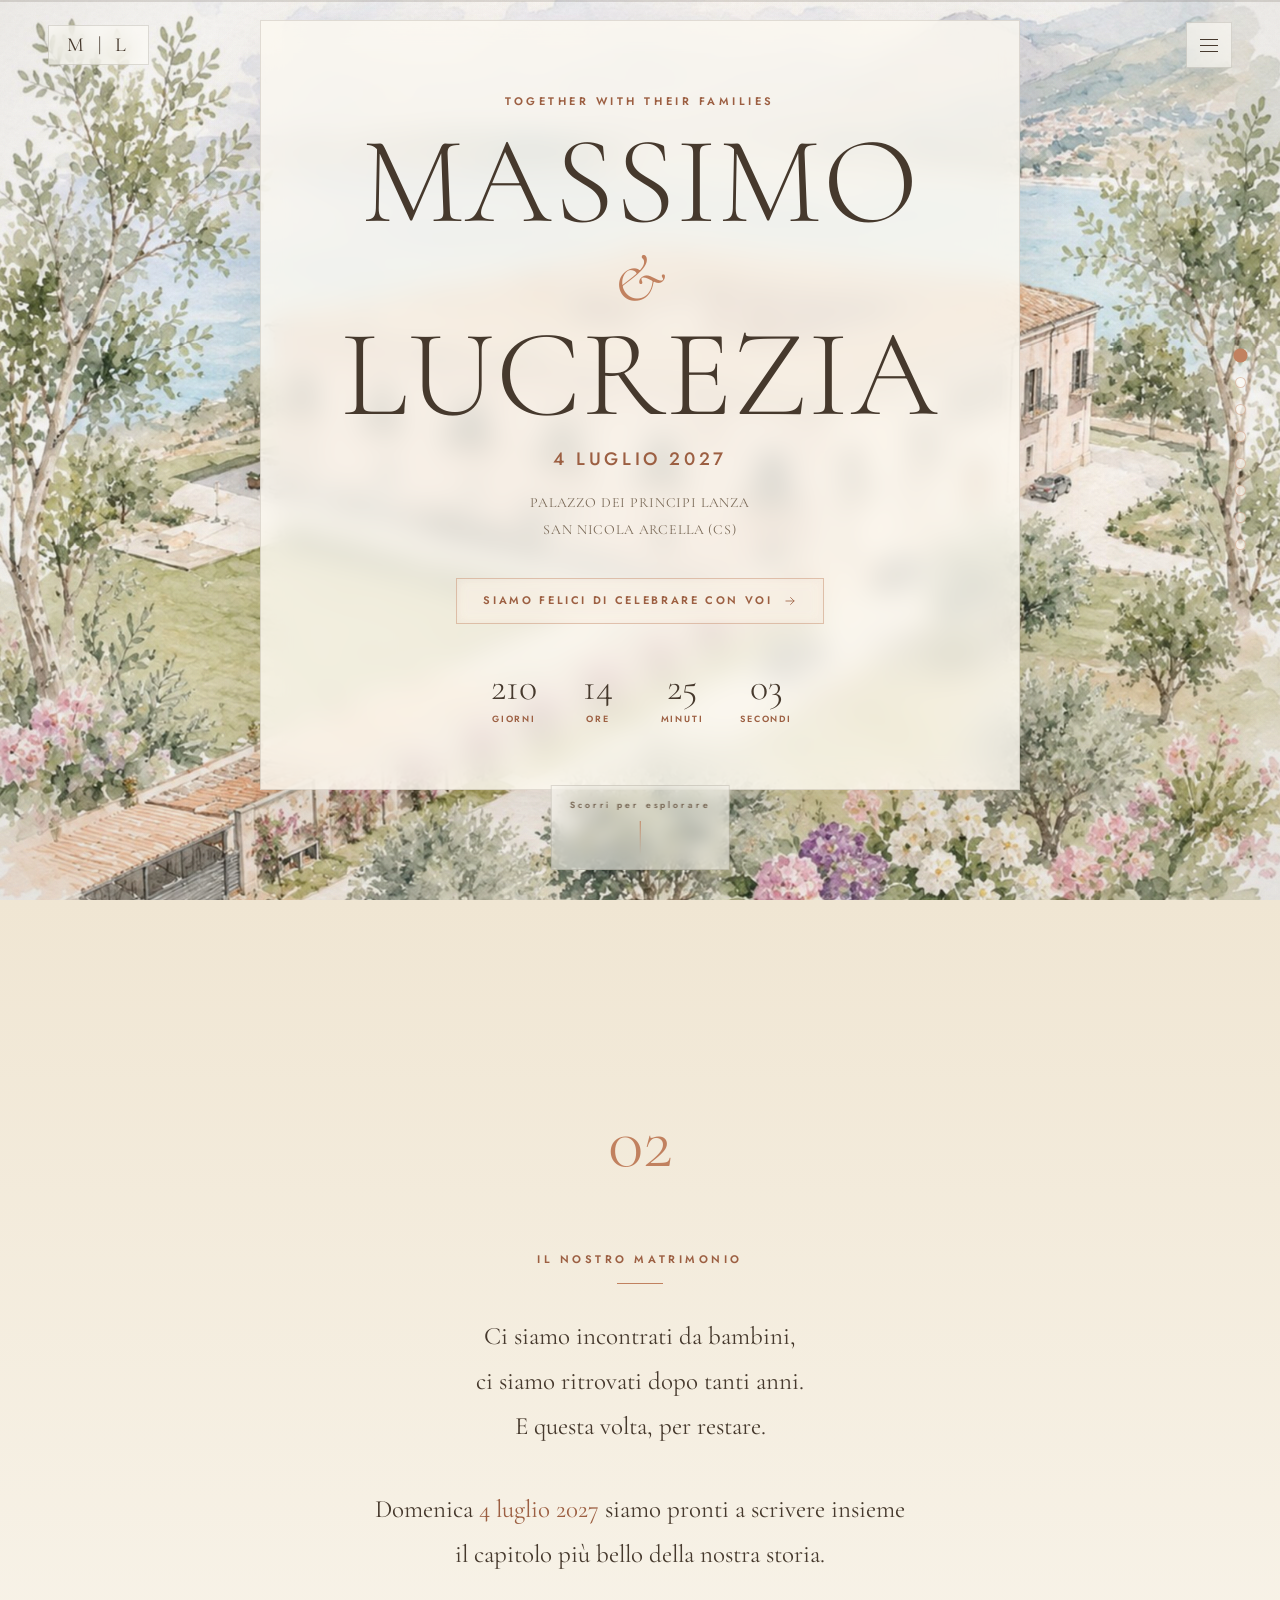
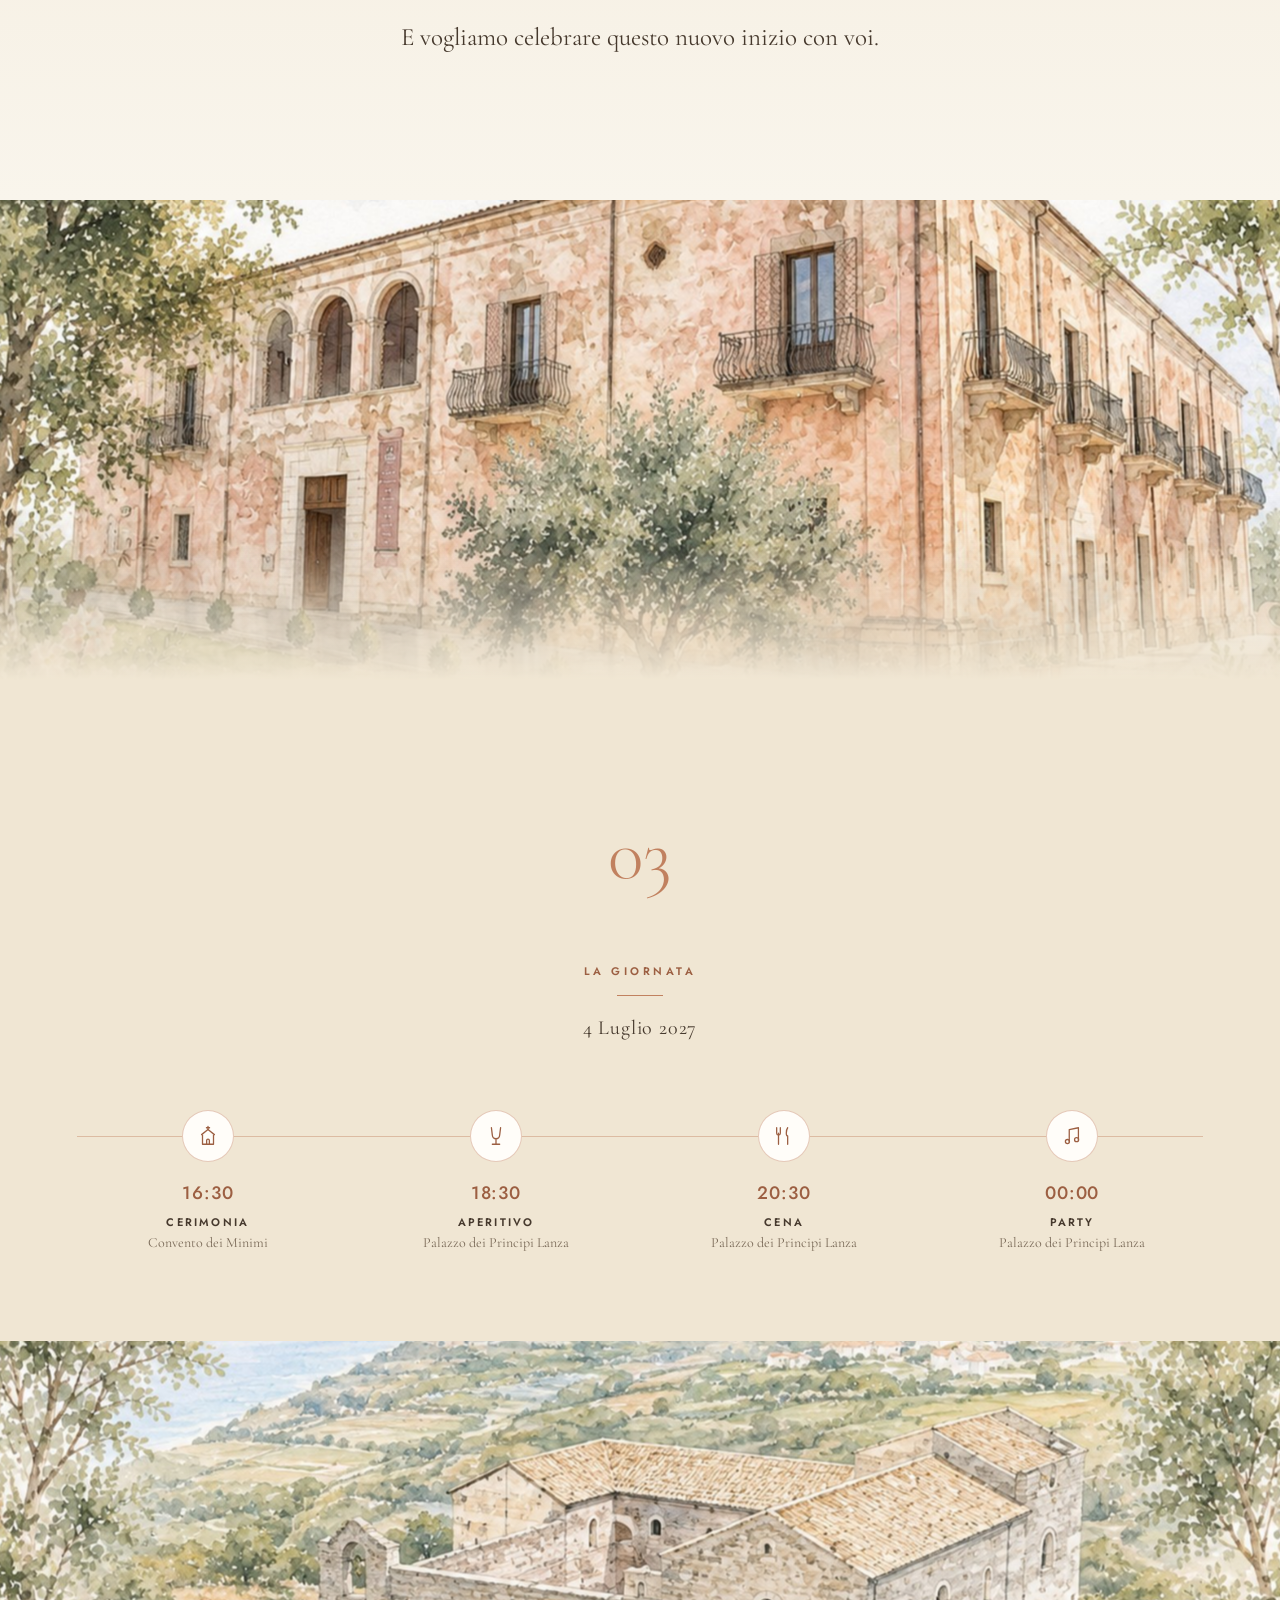
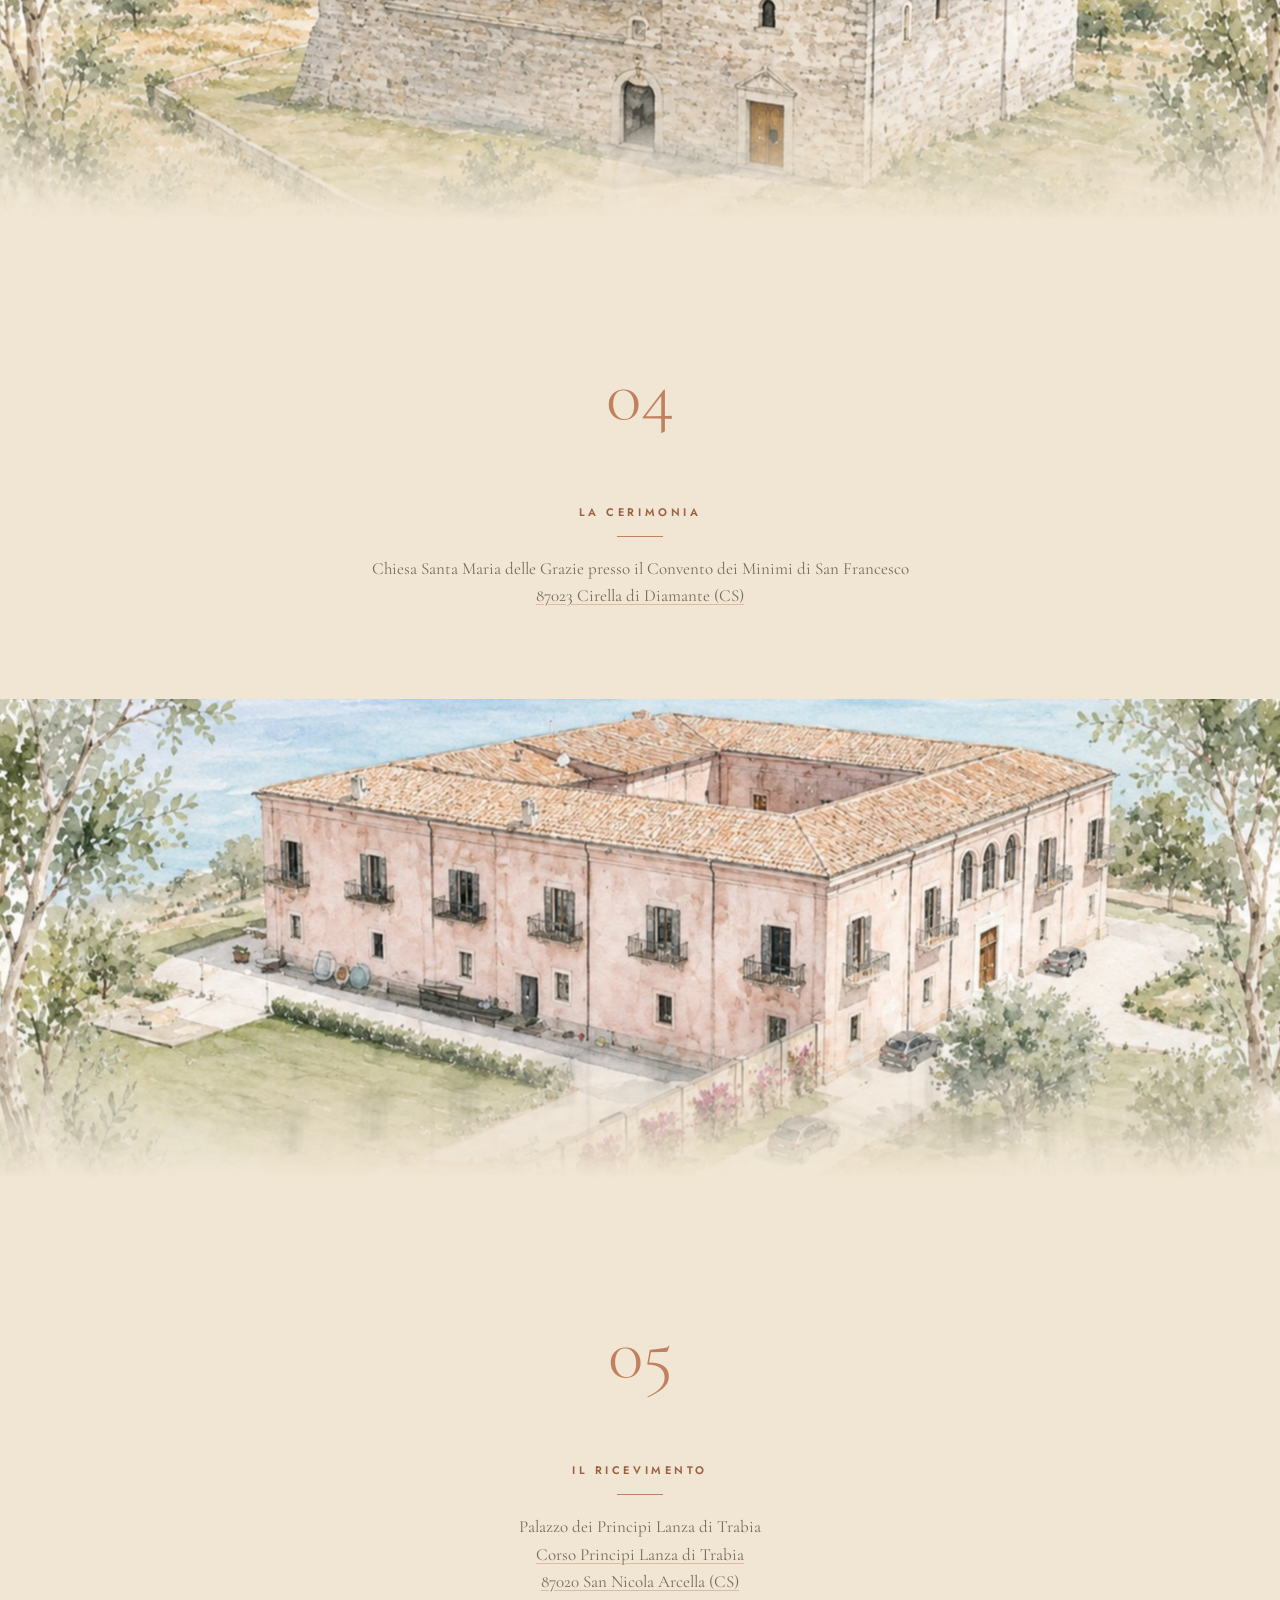
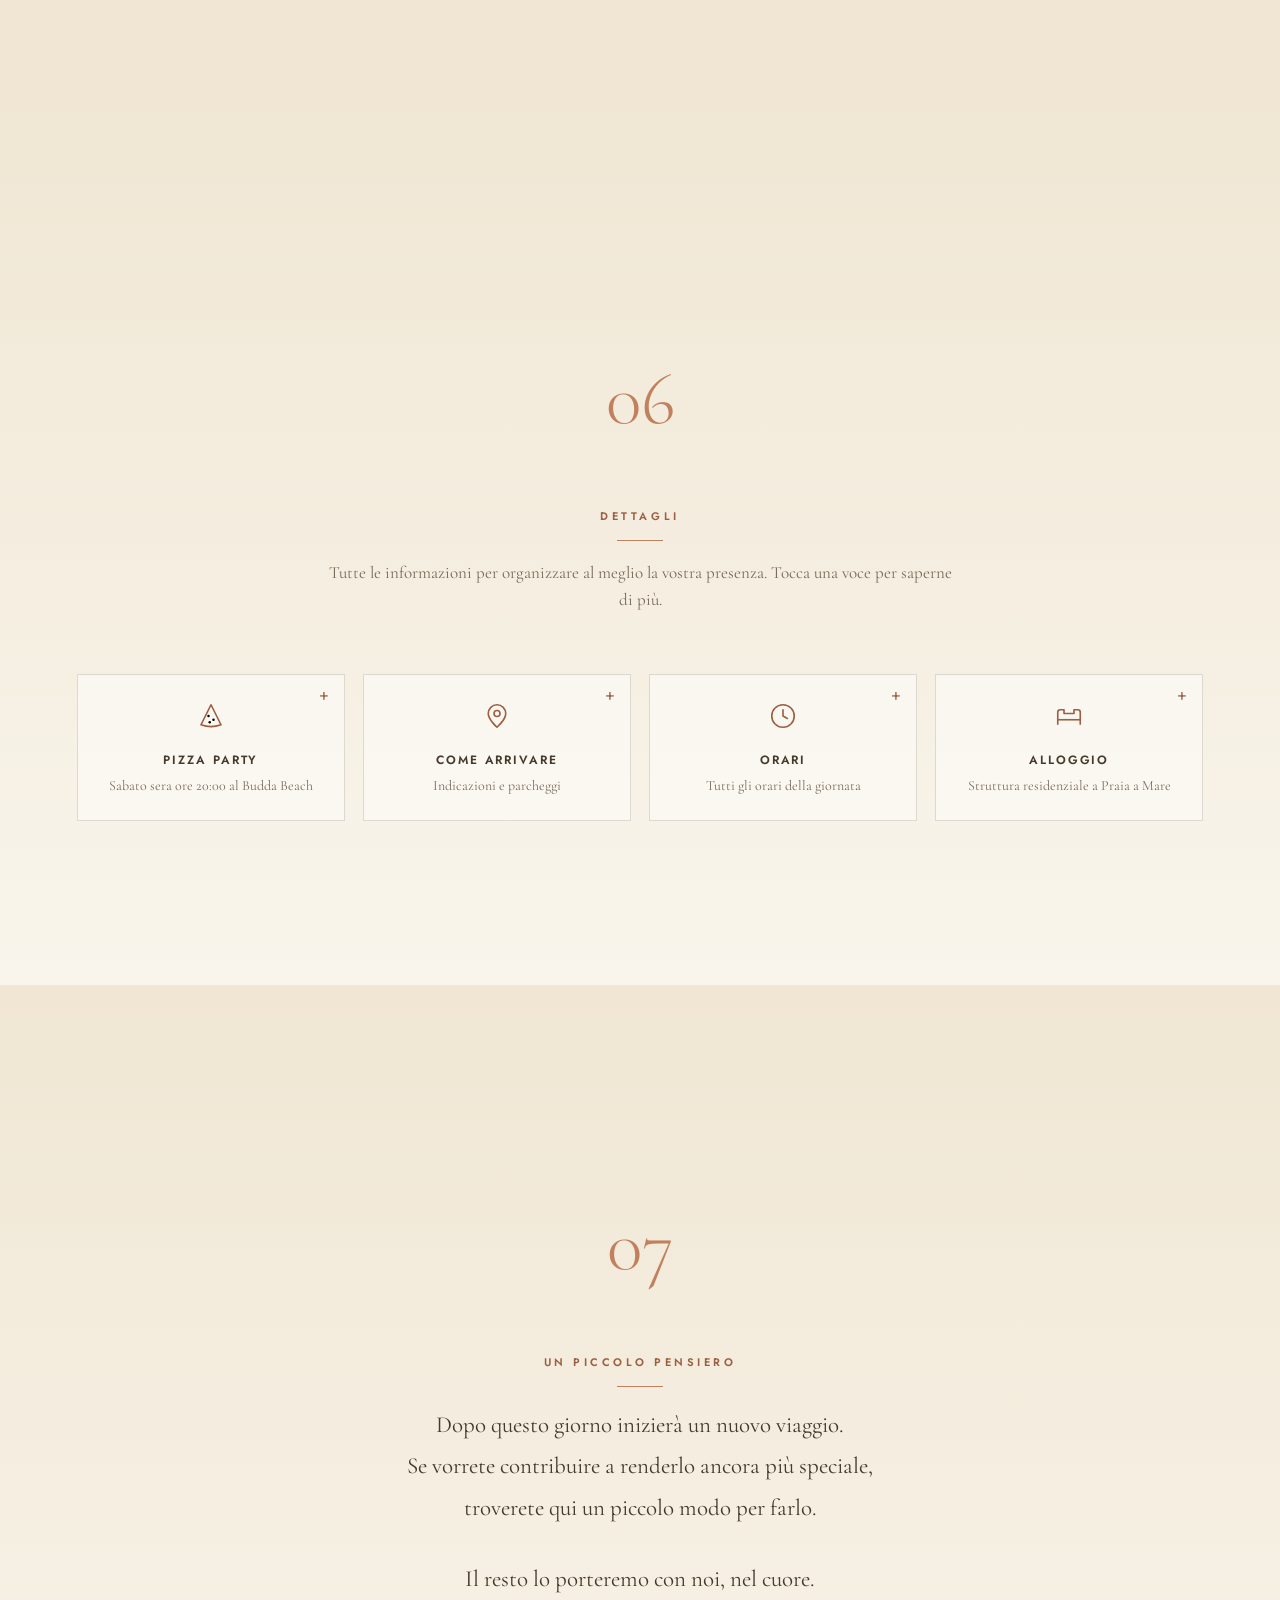
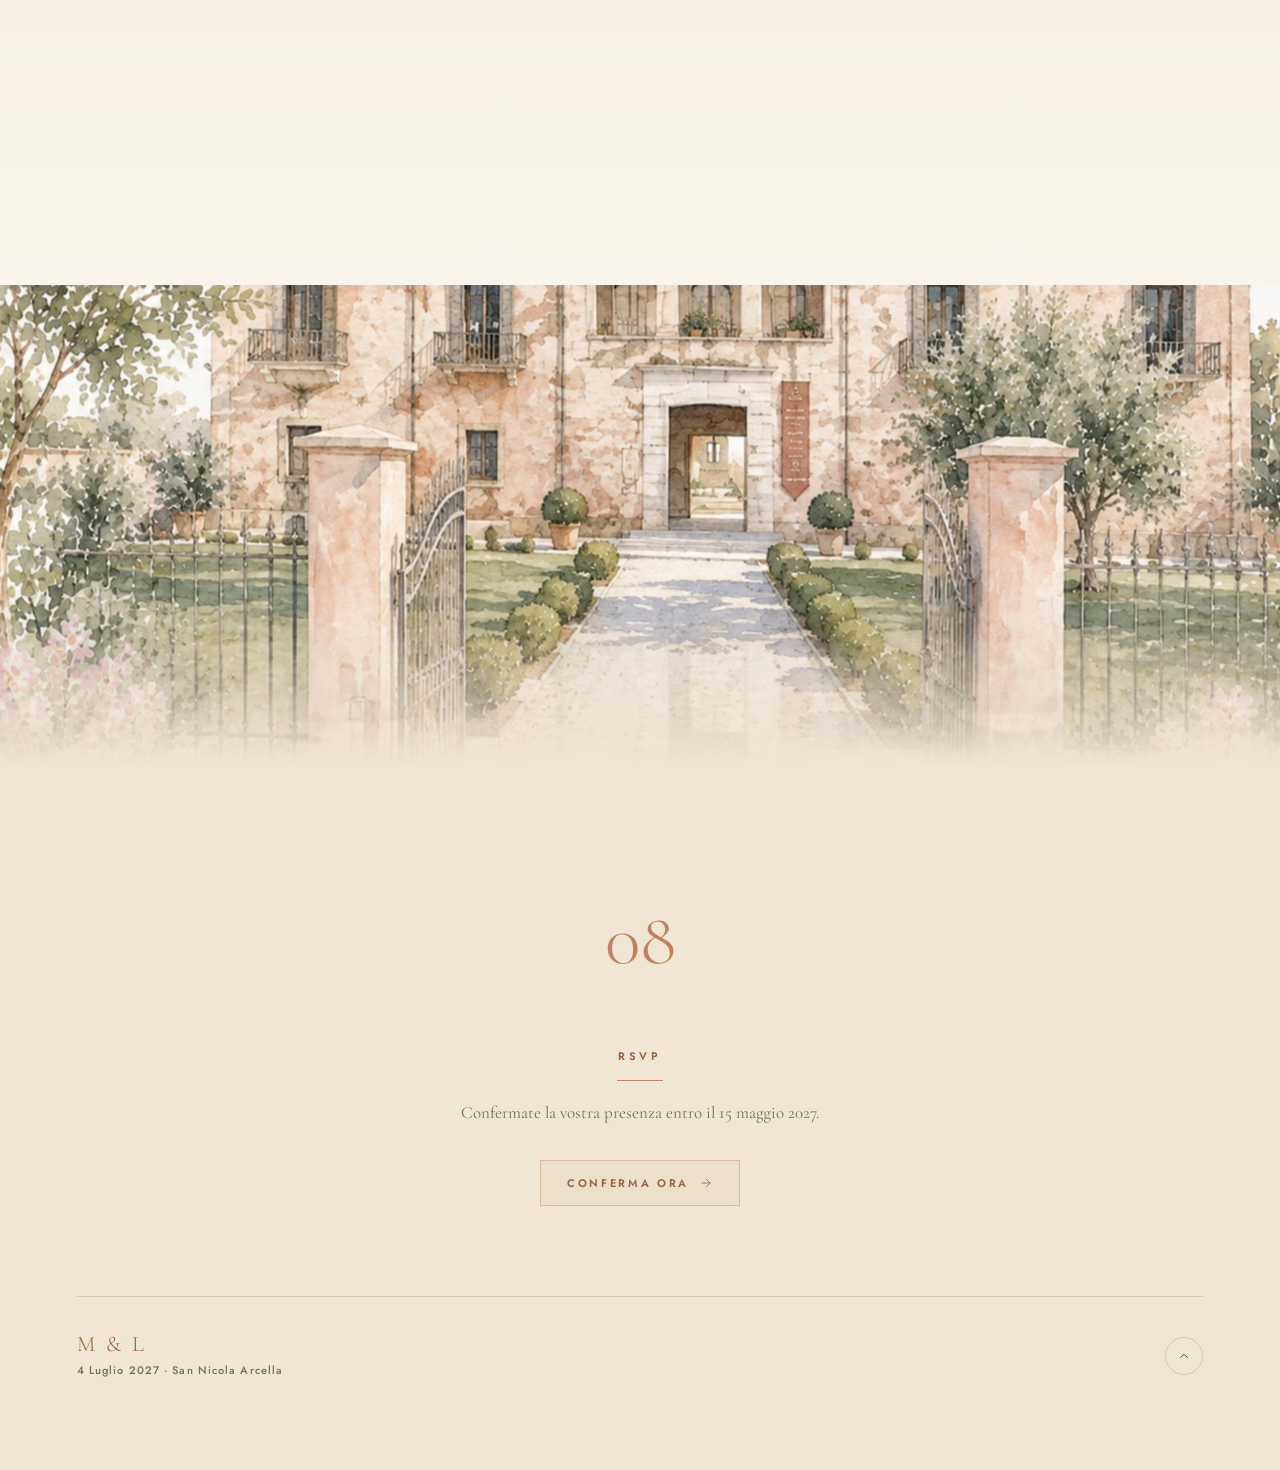
==== commit 37c09327: "Uniforma il colore dei titoli nelle card Dettagli e aggiorna il testo di "Come arrivare" I titoli de" ====
--- a/index.html
+++ b/index.html
@@ -197,7 +197,8 @@
           <p class="short">Indicazioni e parcheggi</p>
           <div class="detail-more">
             <p>Tutte le location dispongono di ampi parcheggi riservati agli invitati.</p>
-            <p>In treno: la stazione più comoda è Praia (Aieta-Tortora), sulla linea Tirrenica meridionale, oppure Scalea-Santa Domenica Talao; per i collegamenti Intercity e Frecce conviene scendere a Sapri, a circa 20 km. In aereo: gli scali più vicini sono Lamezia Terme (a circa 110 km), Napoli Capodichino (a circa 190 km) e Salerno Costa d'Amalfi (a circa 150 km).</p>
+            <p>In treno, la stazione più comoda è quella di Scalea-Santa Domenica Talao, dove passa la linea dell'alta velocità. È comoda anche la stazione di Praia (Aieta-Tortora), servita da treni regionali e Intercity.</p>
+            <p>In aereo, gli scali più vicini sono Lamezia Terme (a circa 110 km), Napoli Capodichino (a circa 190 km) e Salerno Costa d'Amalfi (a circa 150 km).</p>
             <p class="origin-label">Da dove parti?</p>
             <div class="origin-selector">
               <input type="text" class="origin-input" id="originInput" placeholder="Città o indirizzo di partenza" autocomplete="off">
--- a/style.css
+++ b/style.css
@@ -440,7 +440,7 @@
 .detail-card:hover{transform:translateY(-6px);box-shadow:0 20px 40px rgba(120,80,50,.14);background:rgba(255,255,255,.75)}
 .detail-card:hover .plus{transform:rotate(90deg)}
 .detail-card svg{width:30px;height:30px;stroke:var(--rose-deep);fill:none;stroke-width:1.3;margin-bottom:14px}
-.detail-card h3{font:600 12px var(--sans);letter-spacing:.16em;text-transform:uppercase;margin:0 0 8px}
+.detail-card h3{font:600 12px var(--sans);letter-spacing:.16em;text-transform:uppercase;margin:0 0 8px;color:var(--ink)}
 .detail-card .short{font:400 14px var(--serif);color:var(--ink-soft);margin:0}
 .detail-more{display:none}
 .origin-label{font:600 11px var(--sans);letter-spacing:.1em;text-transform:uppercase;color:var(--ink)}
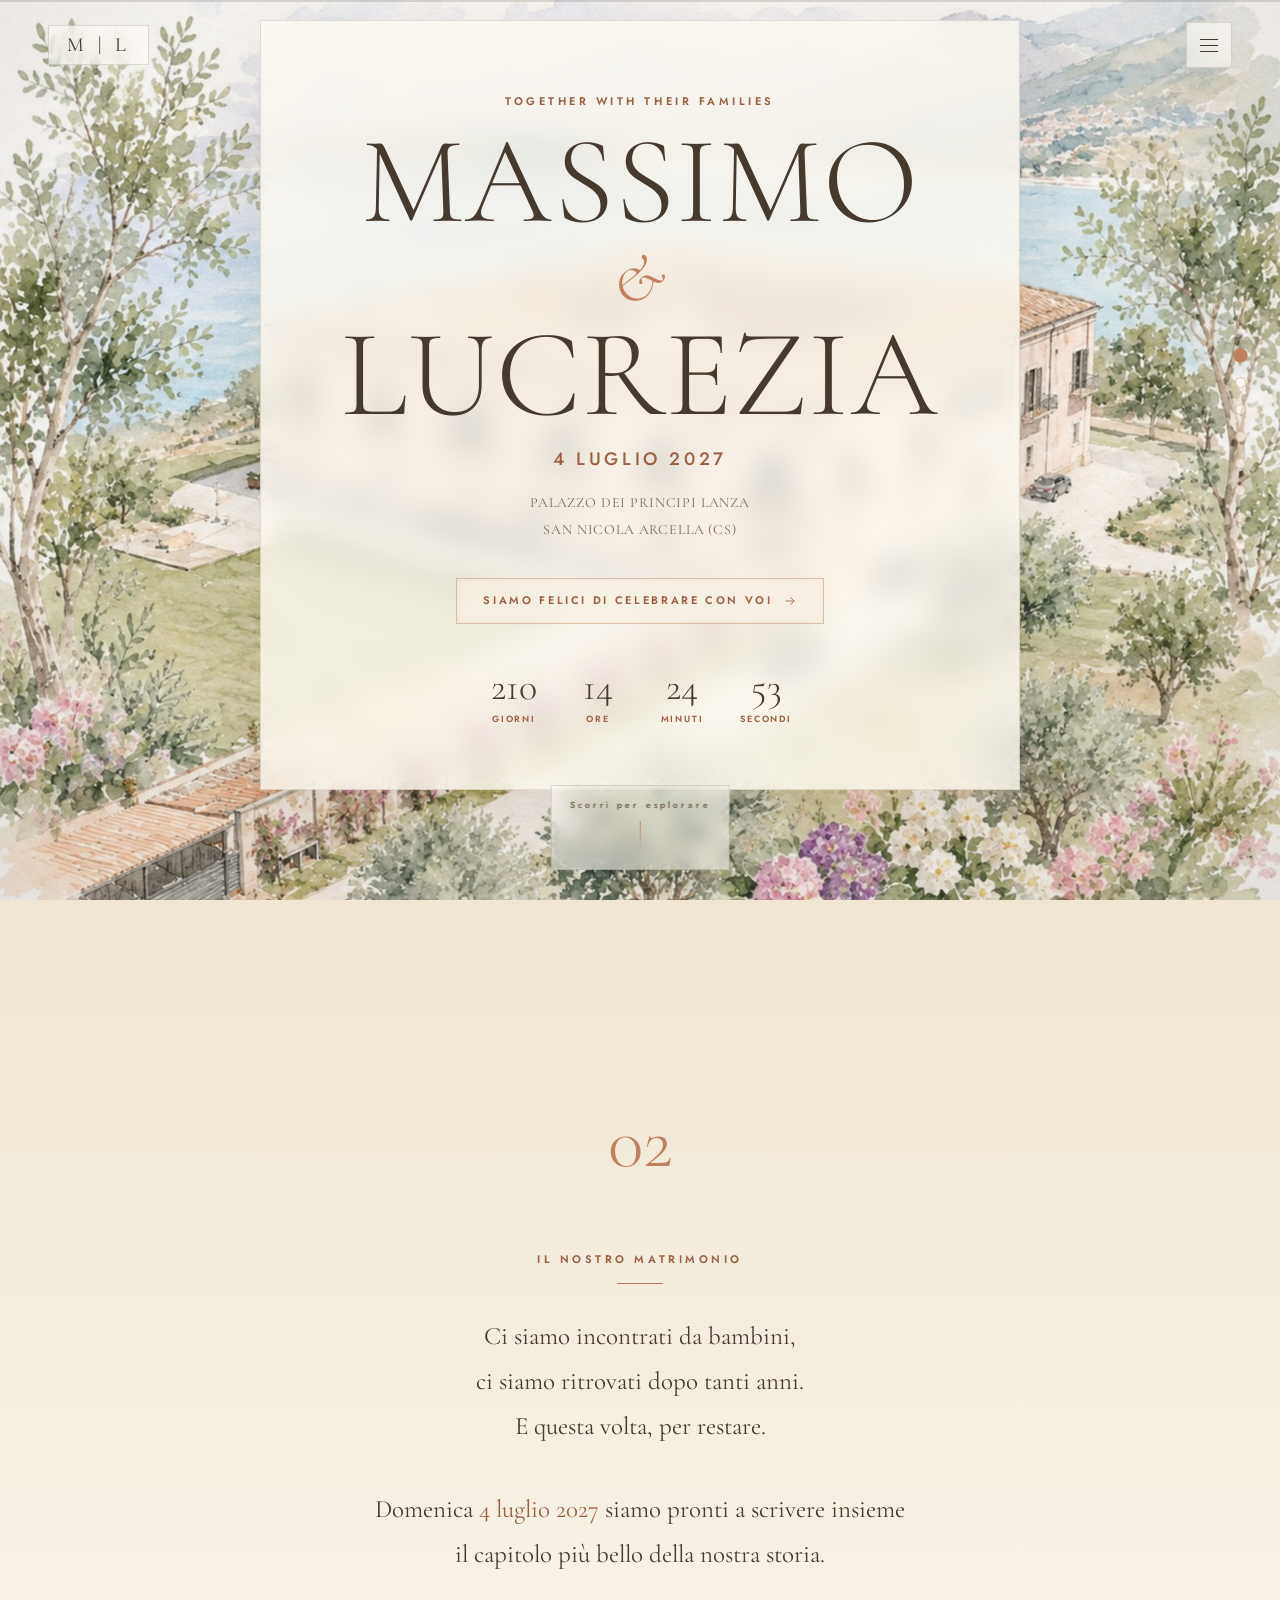
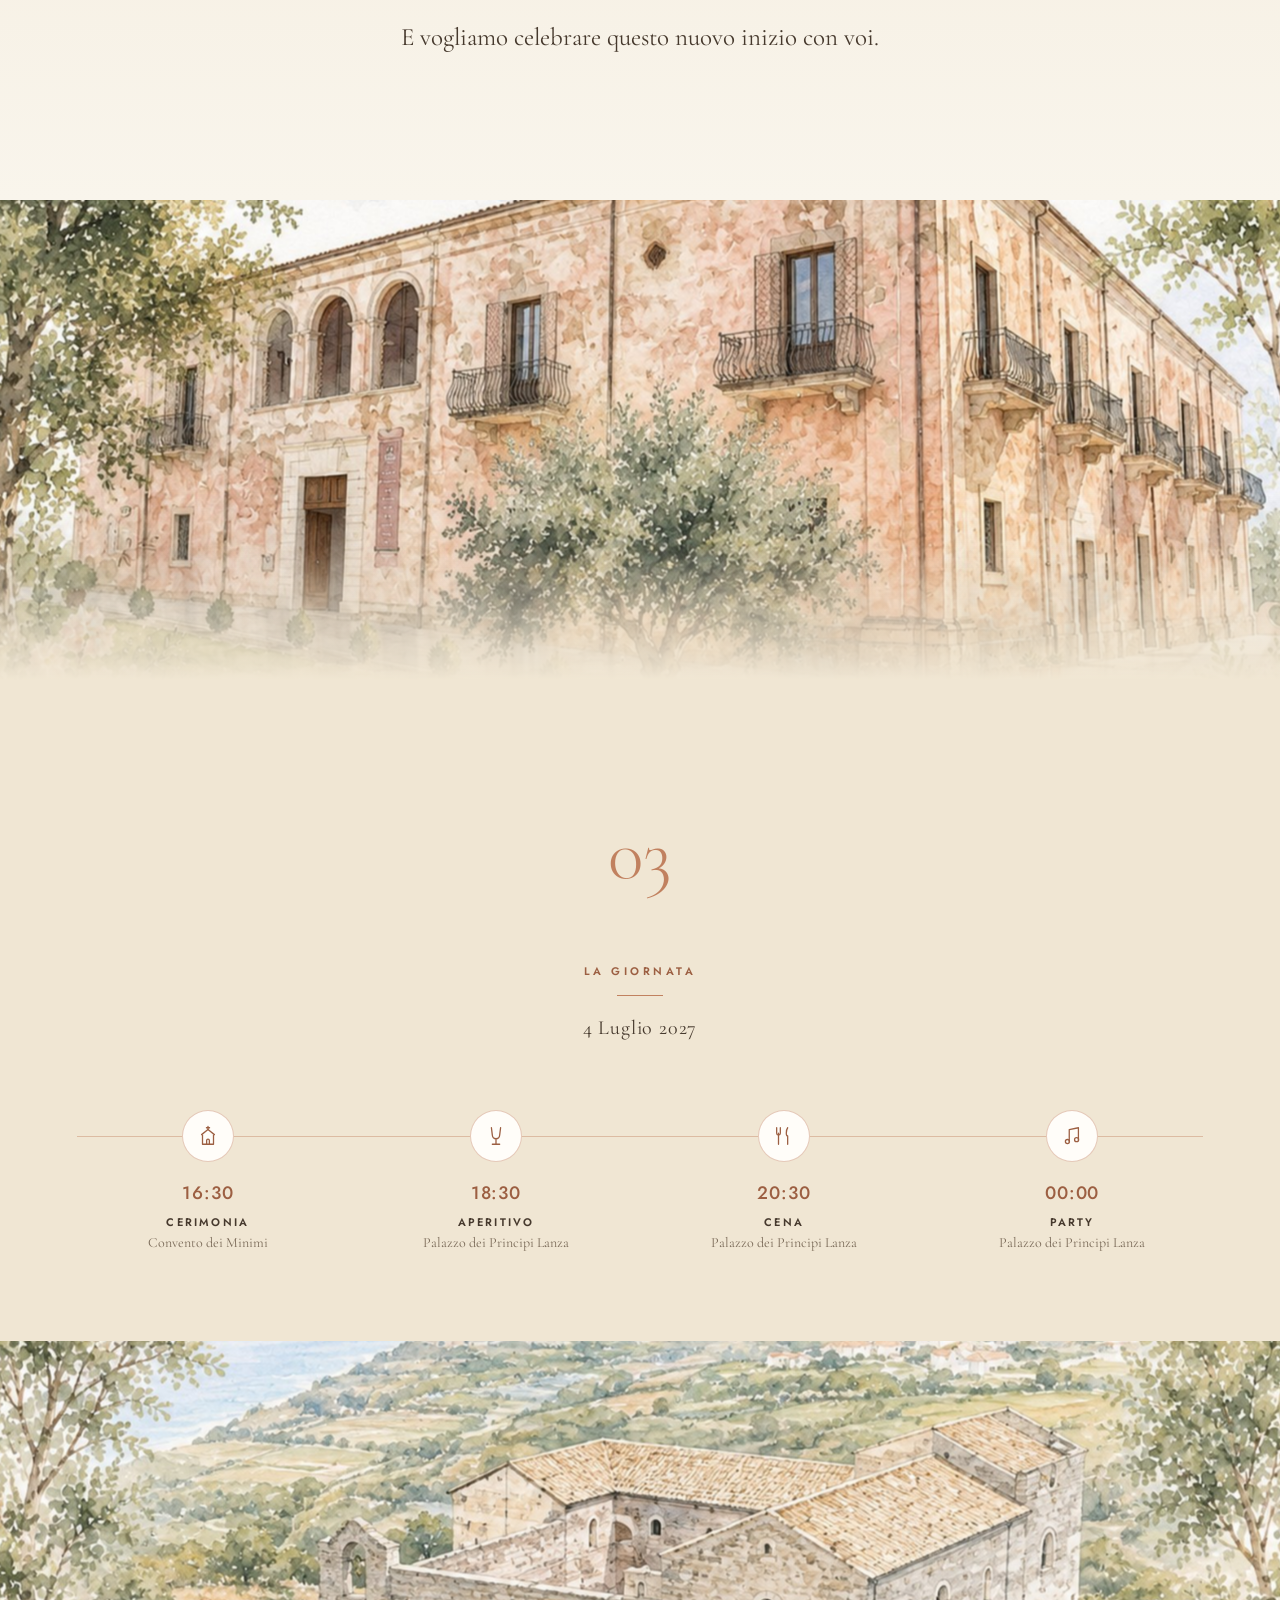
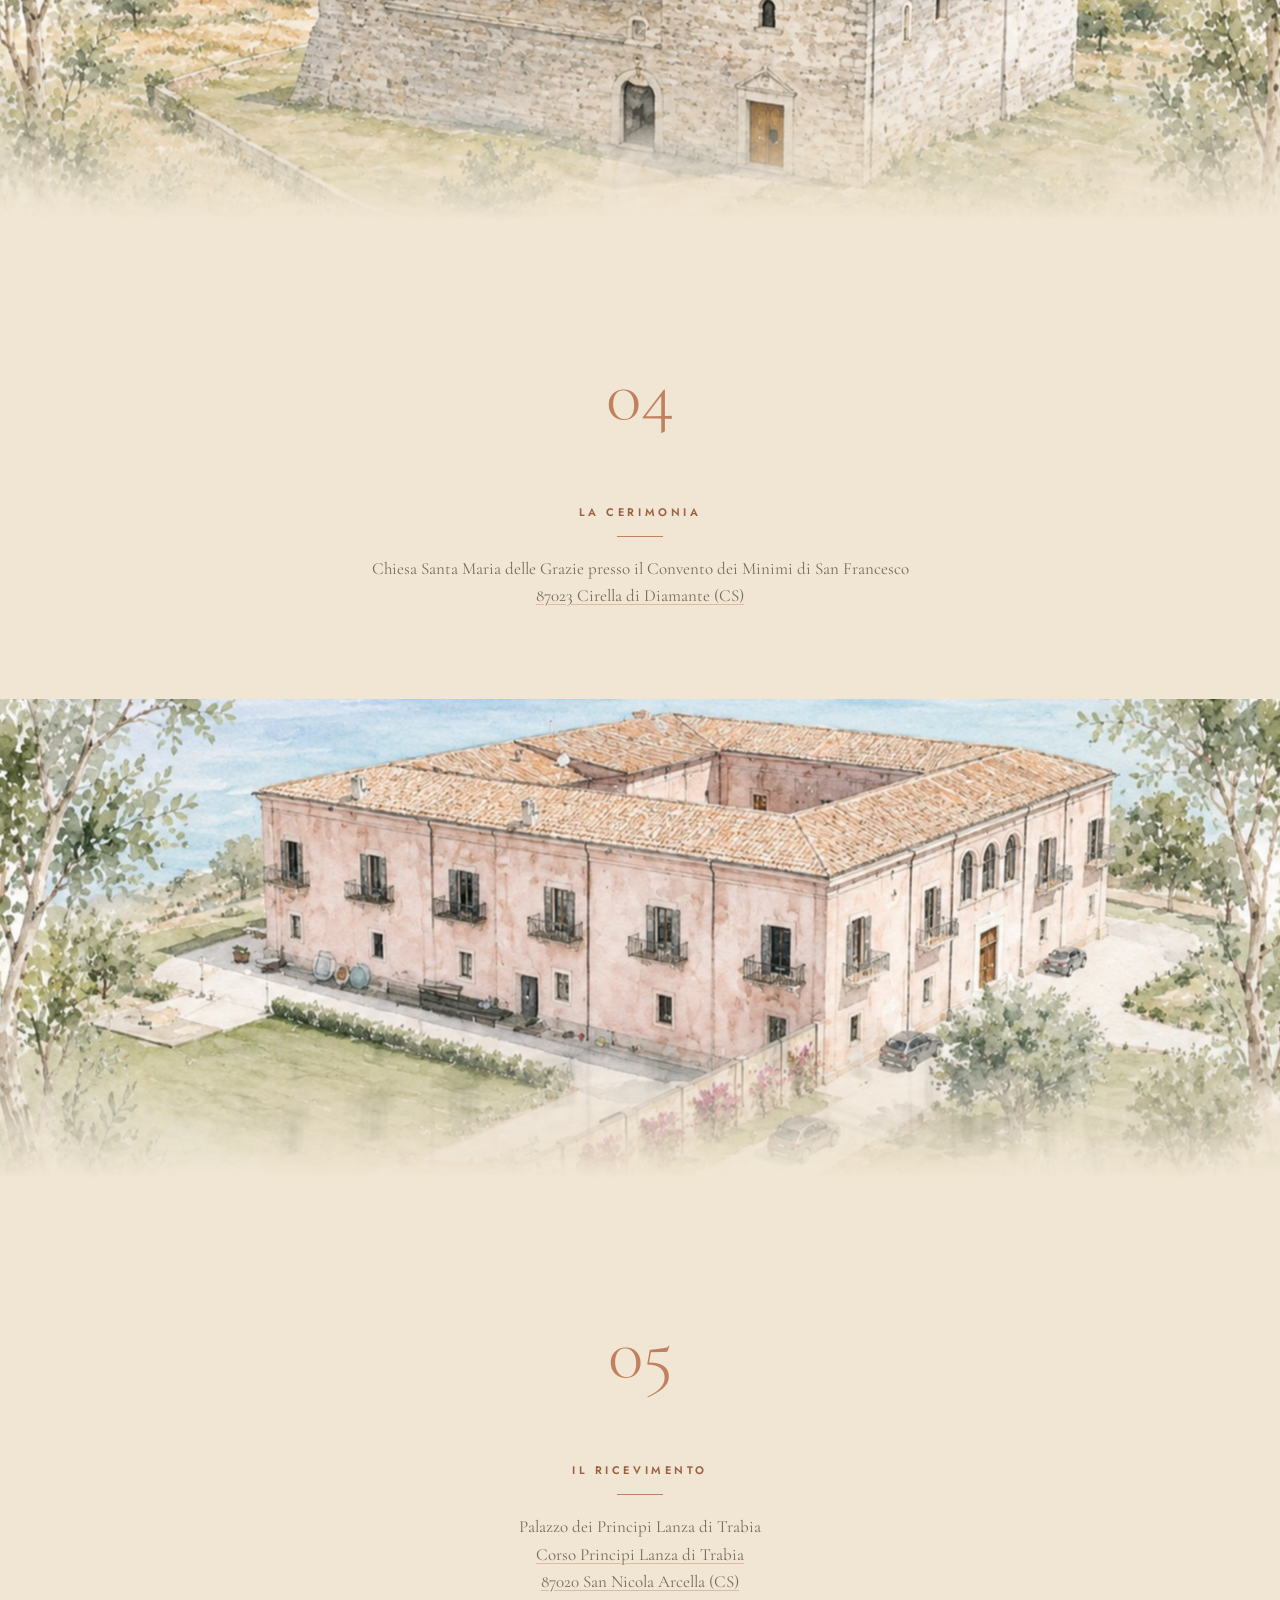
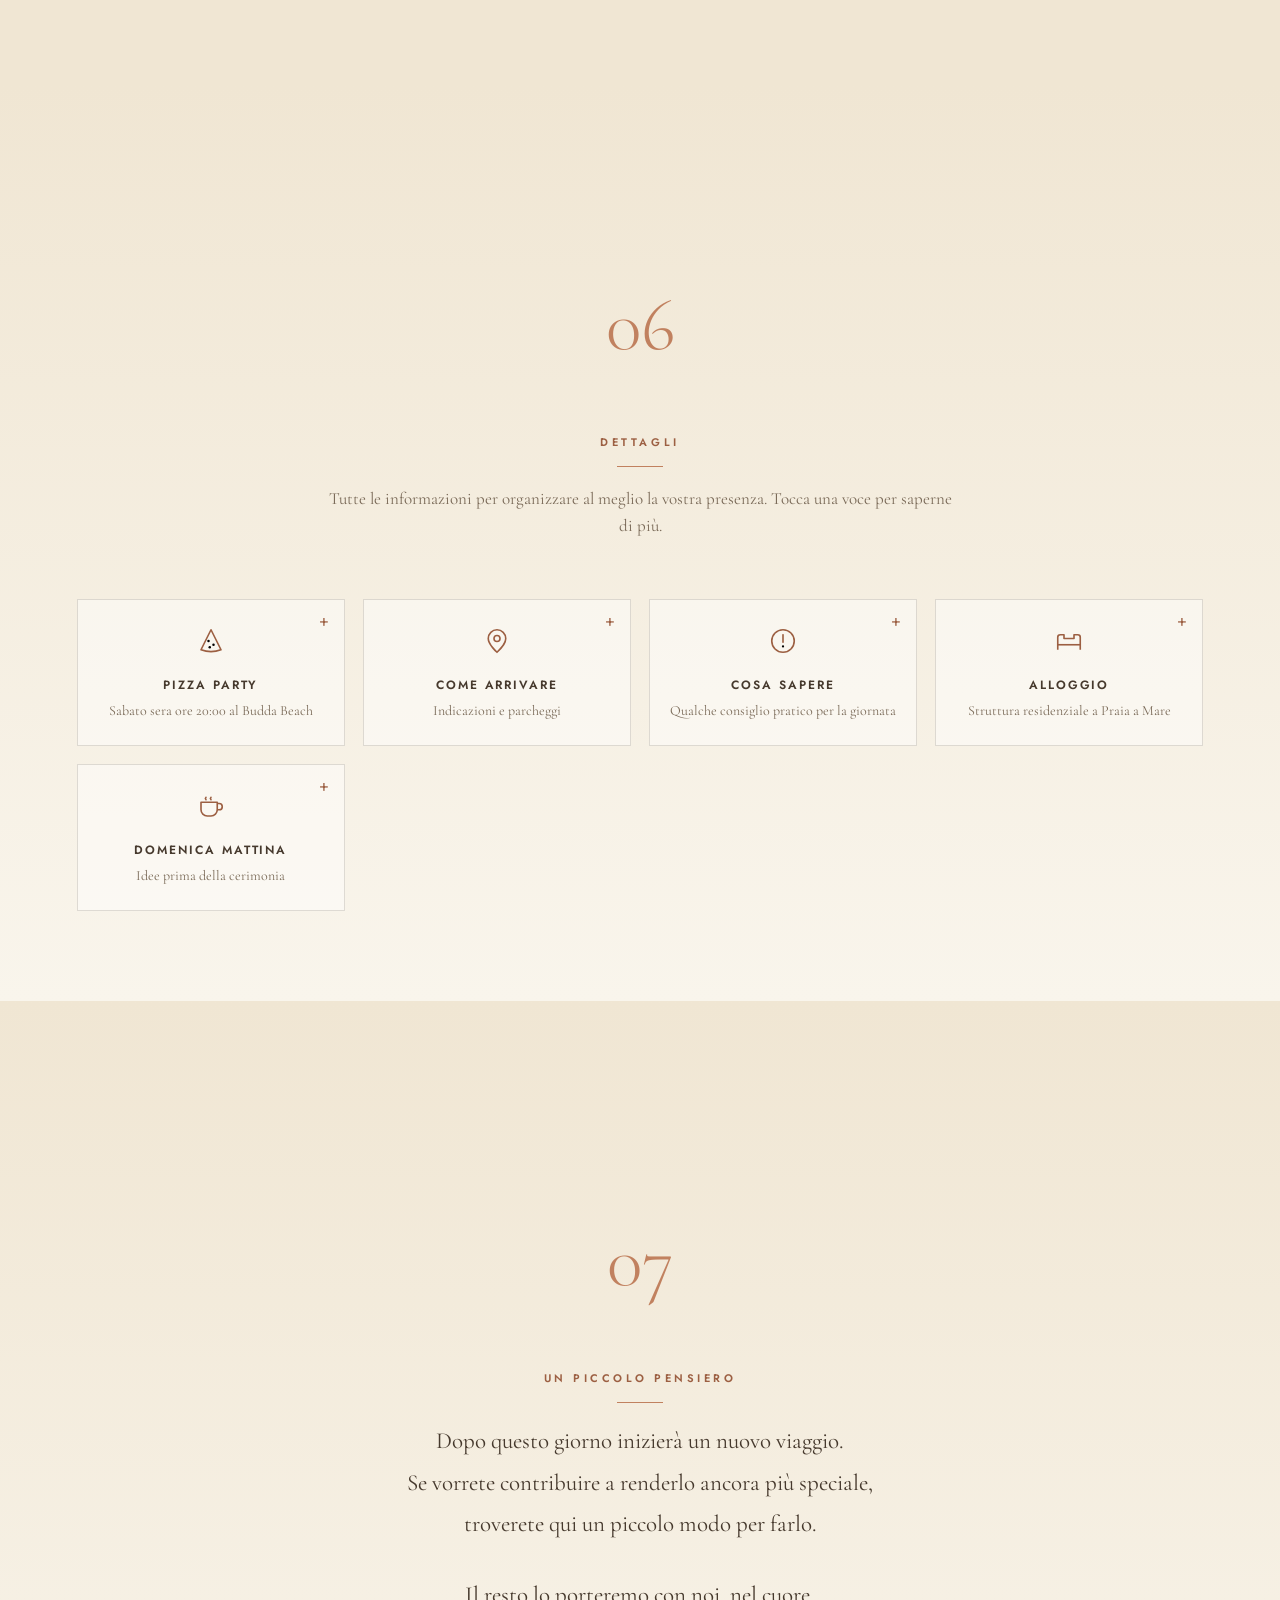
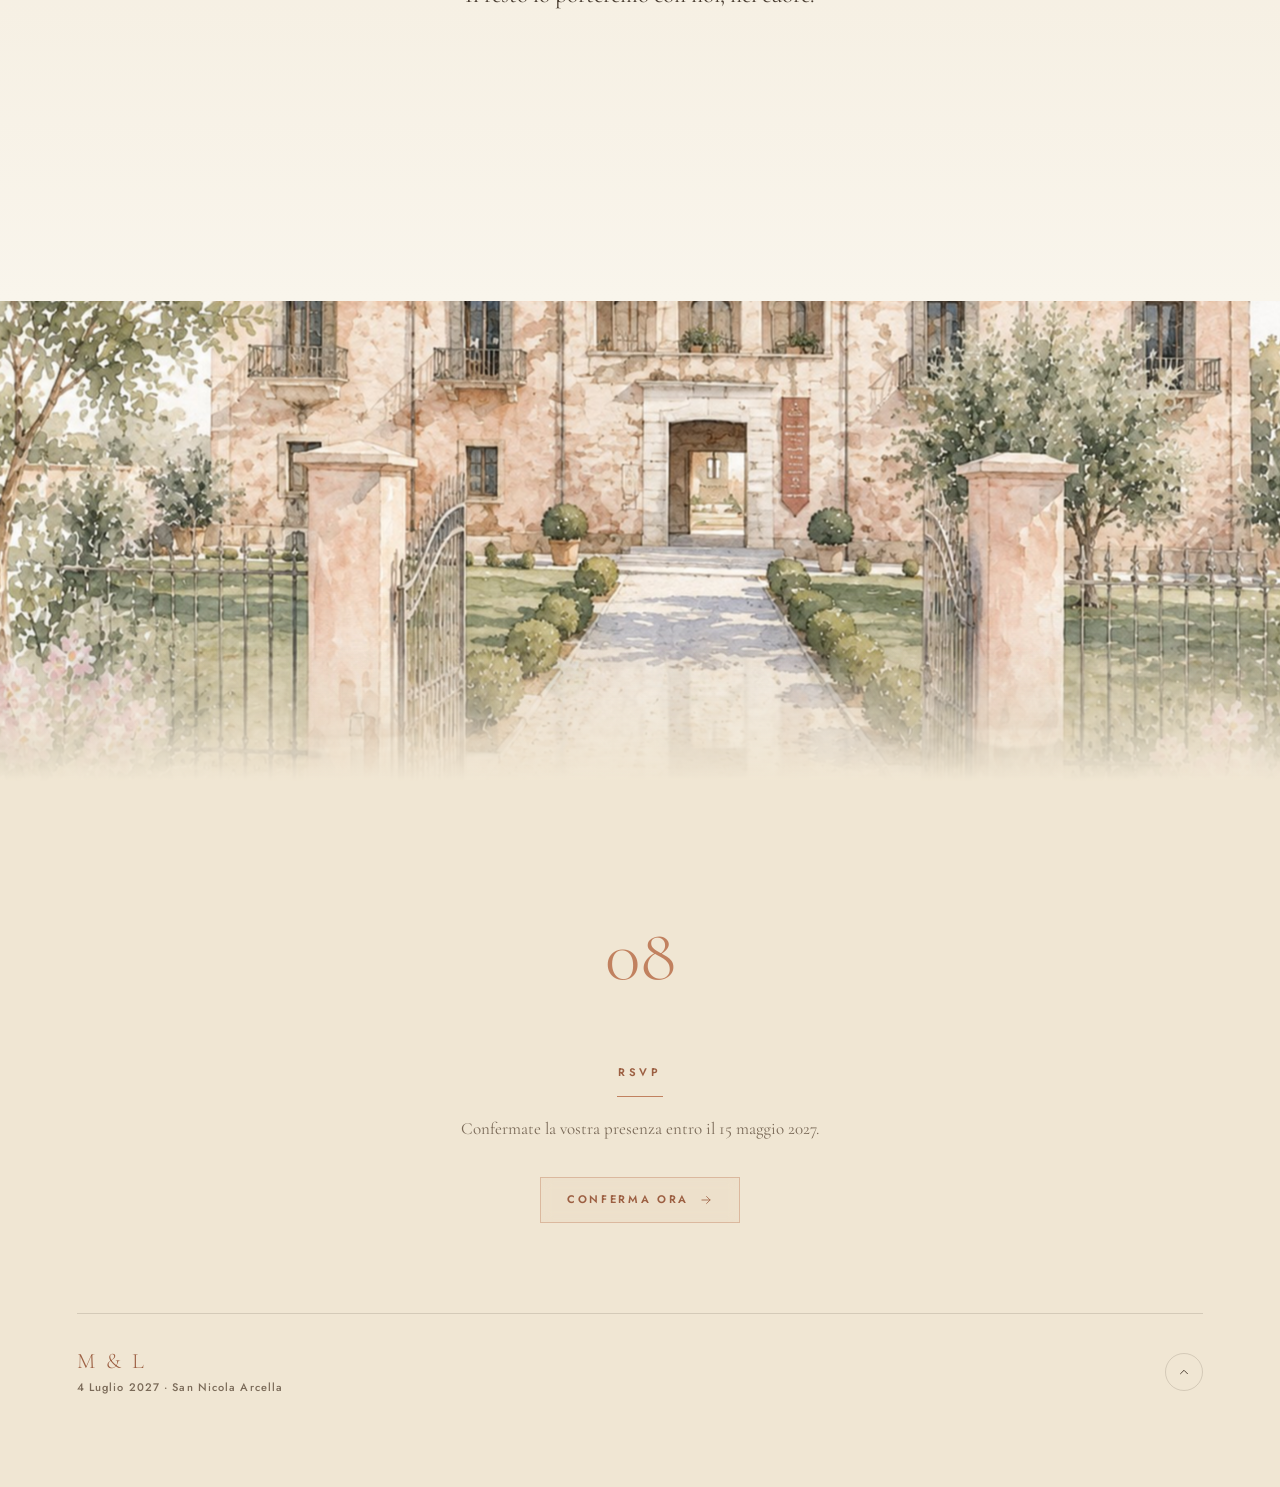
==== commit 7885fdb2: "Sostituisce il box "Orari" con "Cosa sapere" e aggiunge "Domenica Mattina" Il box "Orari" ripeteva i" ====
--- a/index.html
+++ b/index.html
@@ -210,10 +210,13 @@
         </div>
         <button class="detail-card" data-reveal style="--i:3">
           <span class="plus">+</span>
-          <svg viewBox="0 0 24 24"><circle cx="12" cy="12" r="9"/><path d="M12 7v5l3.5 2" stroke-linecap="round"/></svg>
-          <h3>Orari</h3>
-          <p class="short">Tutti gli orari della giornata</p>
-          <div class="detail-more">Vi aspettiamo con un po' di anticipo per la Cerimonia. A seguire vi aspettiamo con gli orari della giornata presso il Palazzo dei Principi Lanza.</div>
+          <svg viewBox="0 0 24 24"><circle cx="12" cy="12" r="9"/><path d="M12 7v6" stroke-linecap="round"/><circle cx="12" cy="16.3" r="0.9" fill="currentColor" stroke="none"/></svg>
+          <h3>Cosa sapere</h3>
+          <p class="short">Qualche consiglio pratico per la giornata</p>
+          <div class="detail-more">
+            <p>La giornata si svolgerà interamente tra la Chiesa e il Palazzo dei Principi Lanza: dopo la cerimonia, aperitivo, cena e festa si susseguiranno tutti nella stessa location, senza spostamenti.</p>
+            <p>Vi aspettiamo con qualche minuto di anticipo per la cerimonia. L'evento si svolge in parte all'aperto, quindi vi consigliamo scarpe comode. La festa proseguirà fino a tarda notte.</p>
+          </div>
         </button>
         <button class="detail-card" data-reveal style="--i:4">
           <span class="plus">+</span>
@@ -221,6 +224,18 @@
           <h3>Alloggio</h3>
           <p class="short">Struttura residenziale a Praia a Mare</p>
           <div class="detail-more">Abbiamo selezionato per voi una struttura residenziale sita in Praia a Mare. Seguiranno indicazioni specifiche per ciascuno di voi.</div>
+        </button>
+        <button class="detail-card" data-reveal style="--i:5">
+          <span class="plus">+</span>
+          <svg viewBox="0 0 24 24"><path d="M4 9h13v6a5 5 0 0 1-5 5H9a5 5 0 0 1-5-5V9z" stroke-linejoin="round"/><path d="M17 10h1.5a2.5 2.5 0 0 1 0 5H17" stroke-linejoin="round"/><path d="M8 5c-.7.7-.7 1.3 0 2M12 5c-.7.7-.7 1.3 0 2" stroke-linecap="round"/></svg>
+          <h3>Domenica Mattina</h3>
+          <p class="short">Idee prima della cerimonia</p>
+          <div class="detail-more">
+            <p>Qualche idea per la mattina di domenica, prima di raggiungere la Chiesa.</p>
+            <p>Un bagno tra le rocce alla spiaggia dell'Arco Magno.<br><a class="map-link" href="https://www.google.com/maps/search/?api=1&amp;query=Arco%20Magno%2C%20San%20Nicola%20Arcella%20%28CS%29" target="_blank" rel="noopener">San Nicola Arcella (CS)</a></p>
+            <p>Una colazione con vista a Maratea, a pochi minuti d'auto.<br><a class="map-link" href="https://www.google.com/maps/search/?api=1&amp;query=Maratea%20%28PZ%29" target="_blank" rel="noopener">Maratea (PZ)</a></p>
+            <p>Oppure in centro a Praia a Mare, alla pasticceria Il Sospiro.<br><a class="map-link" href="https://www.google.com/maps/search/?api=1&amp;query=Pasticceria%20Il%20Sospiro%2C%20Piazza%20dei%20Martiri%2C%2087028%20Praia%20a%20Mare%20%28CS%29" target="_blank" rel="noopener">Piazza dei Martiri, 87028 Praia a Mare (CS)</a></p>
+          </div>
         </button>
       </div>
     </div>
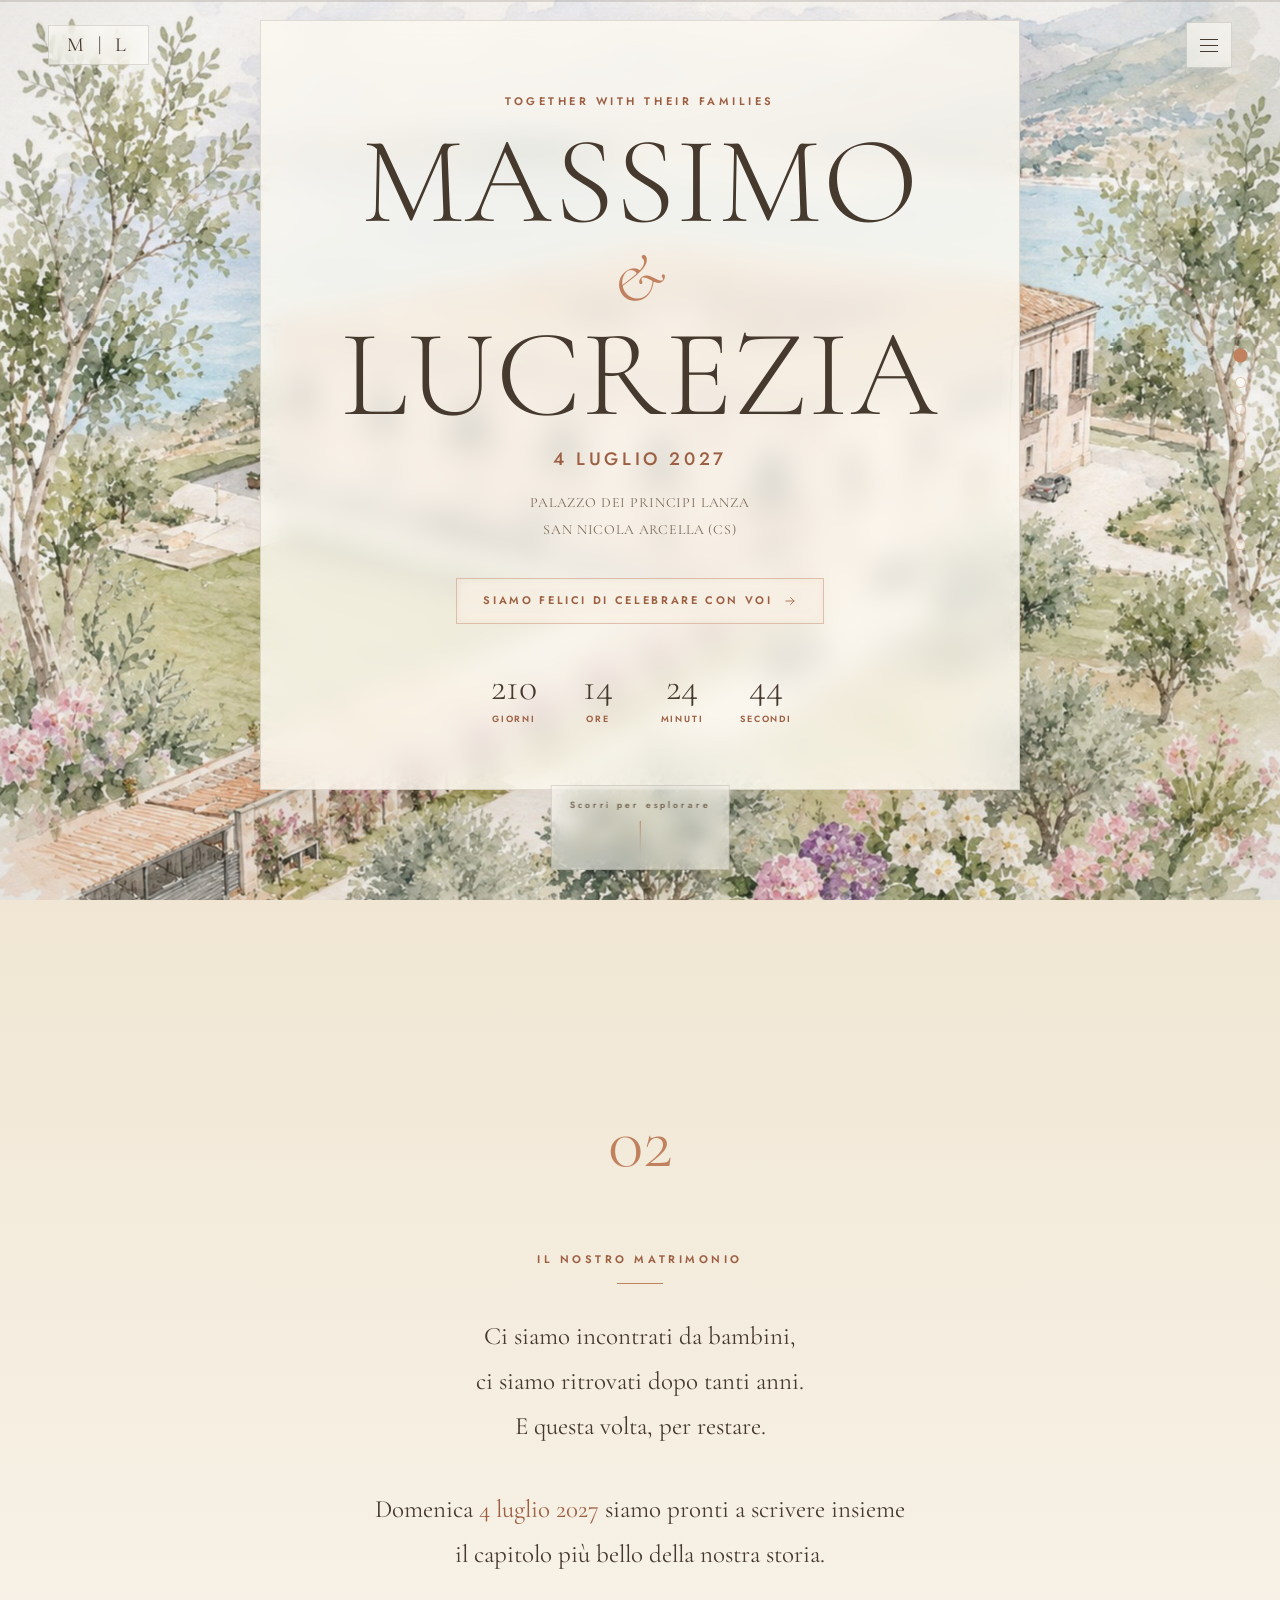
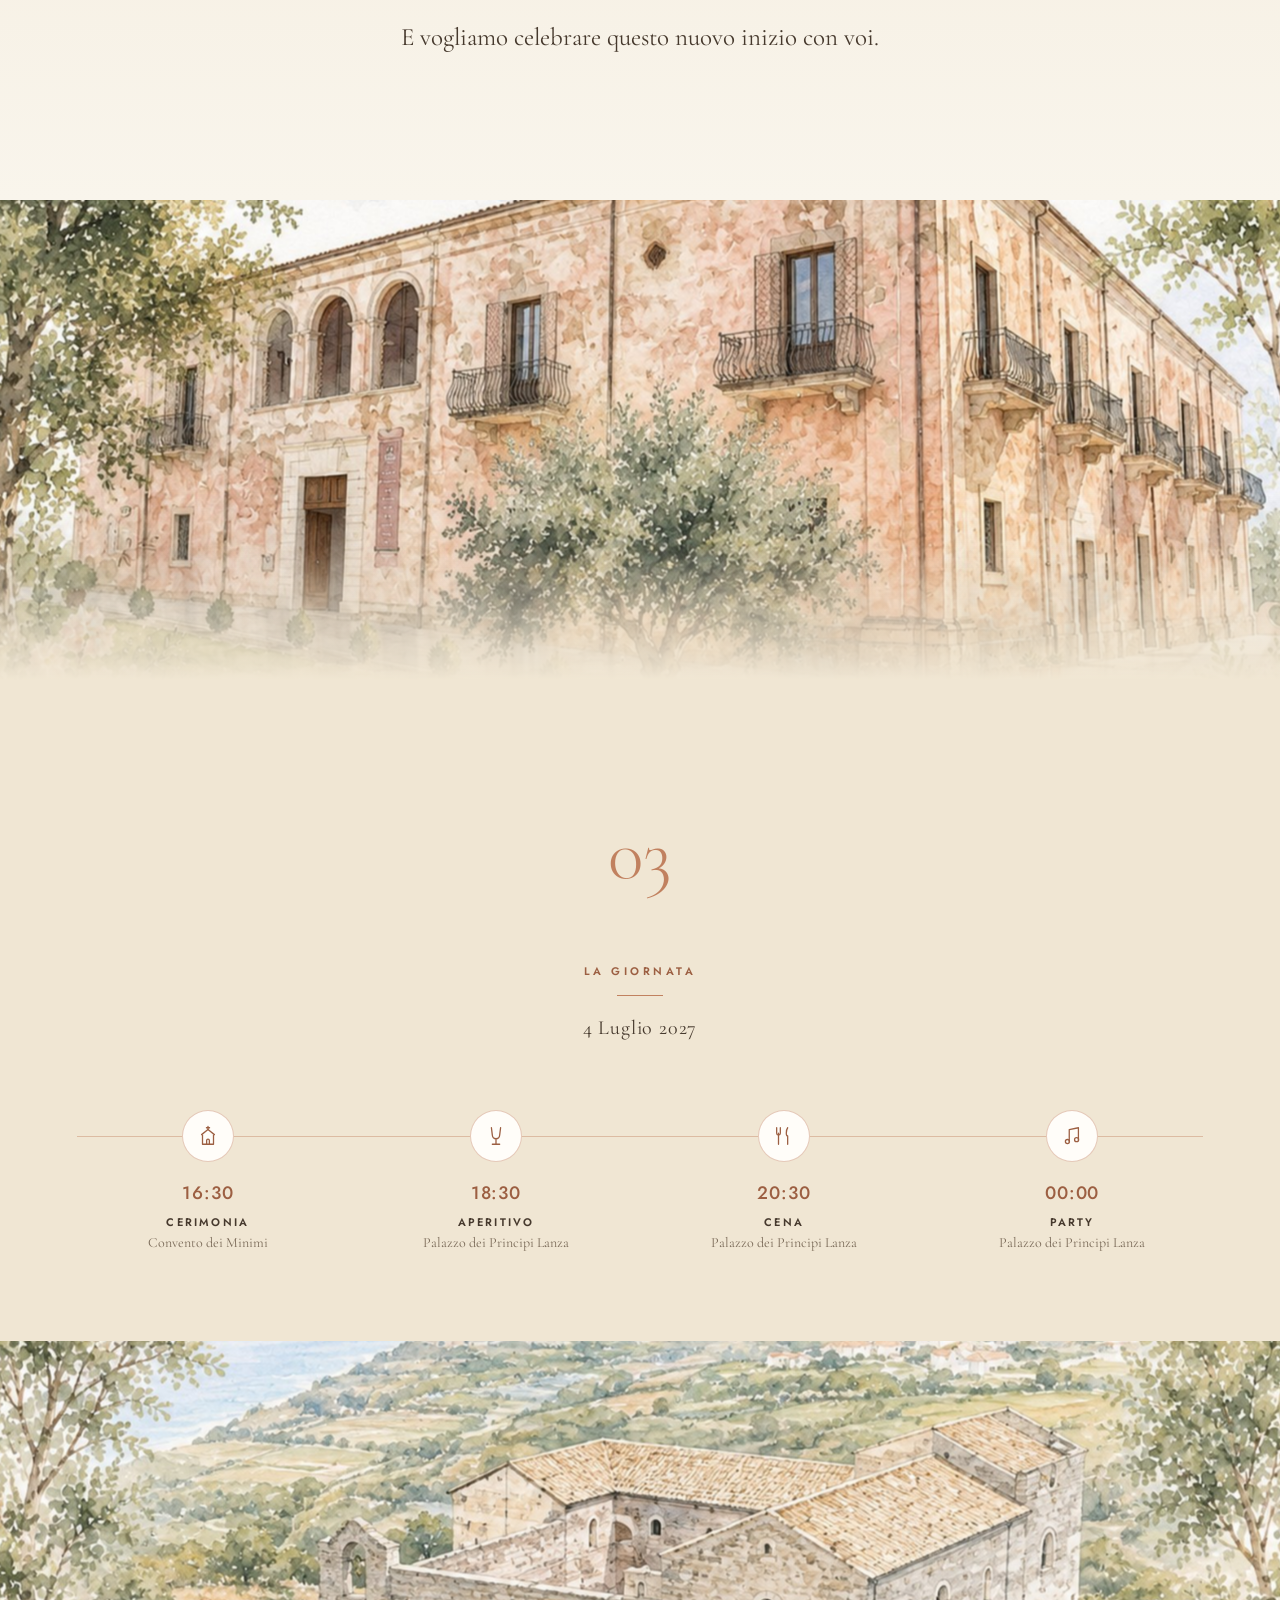
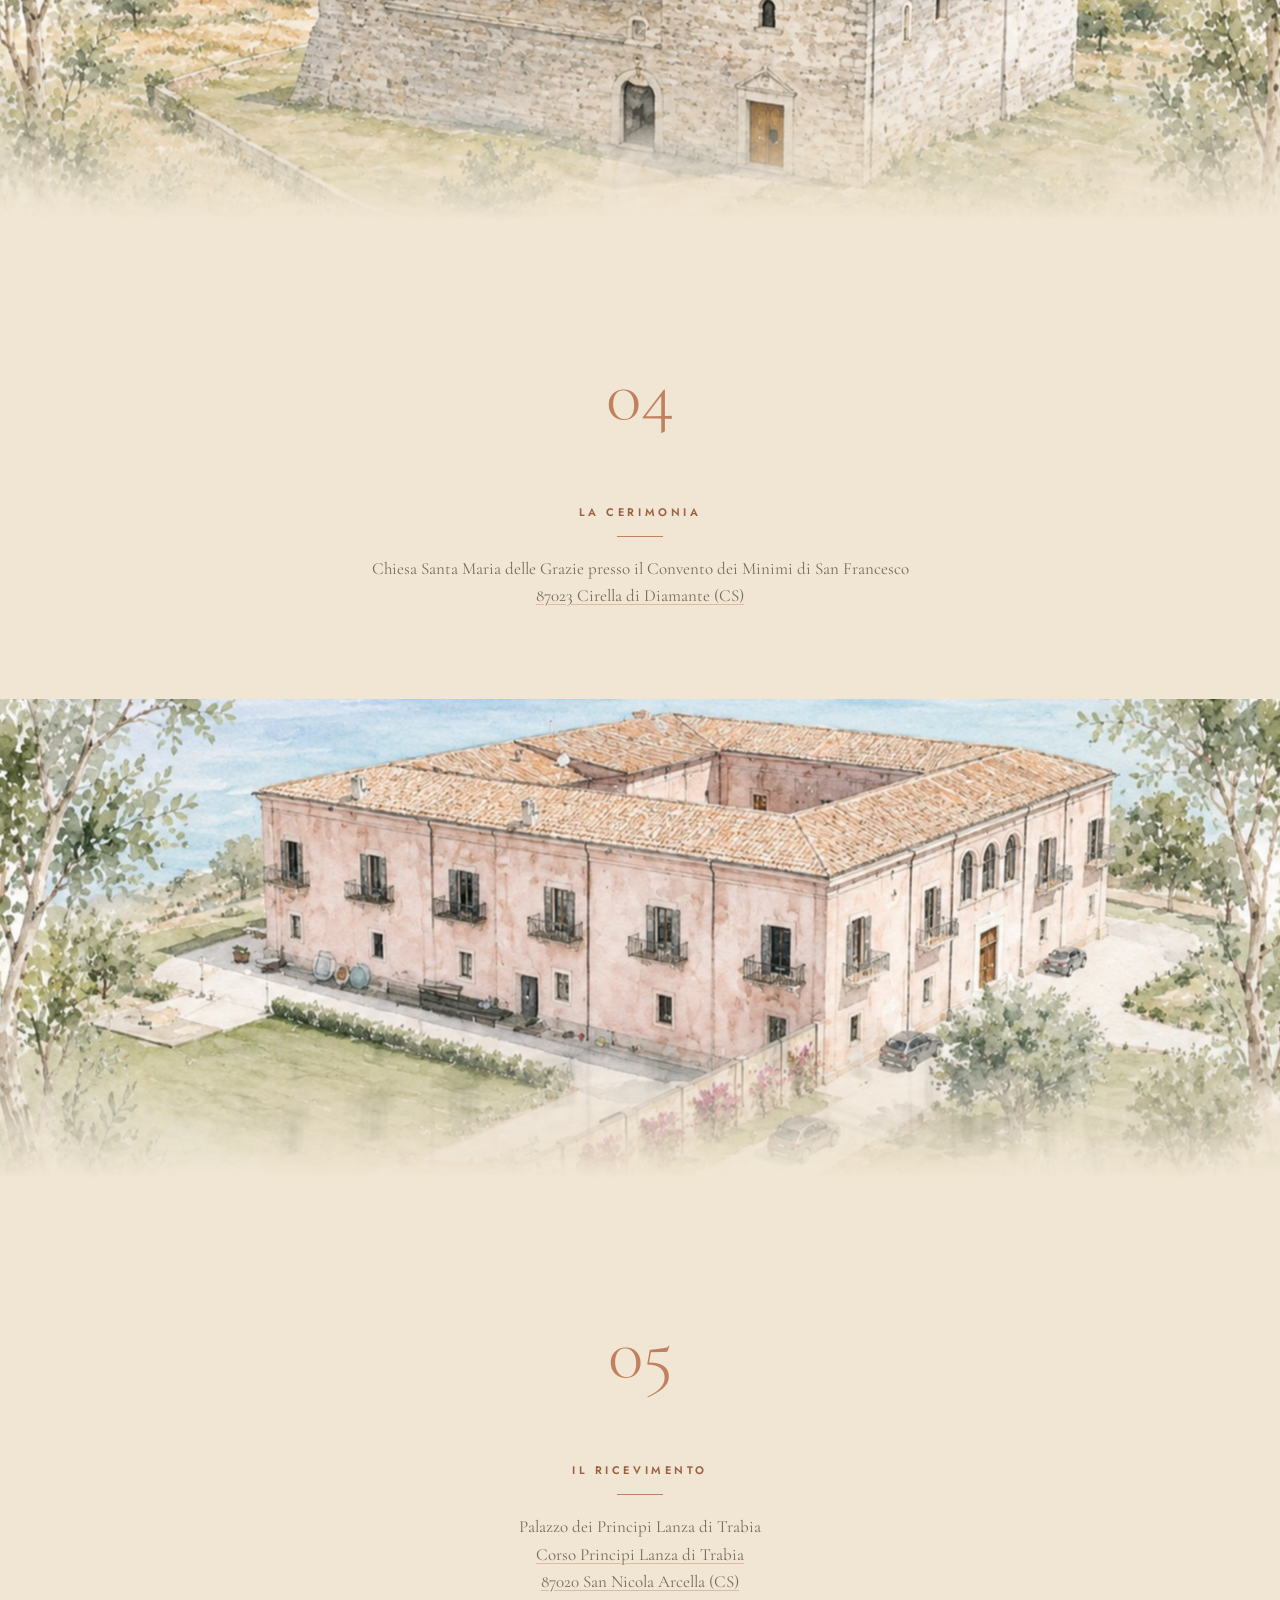
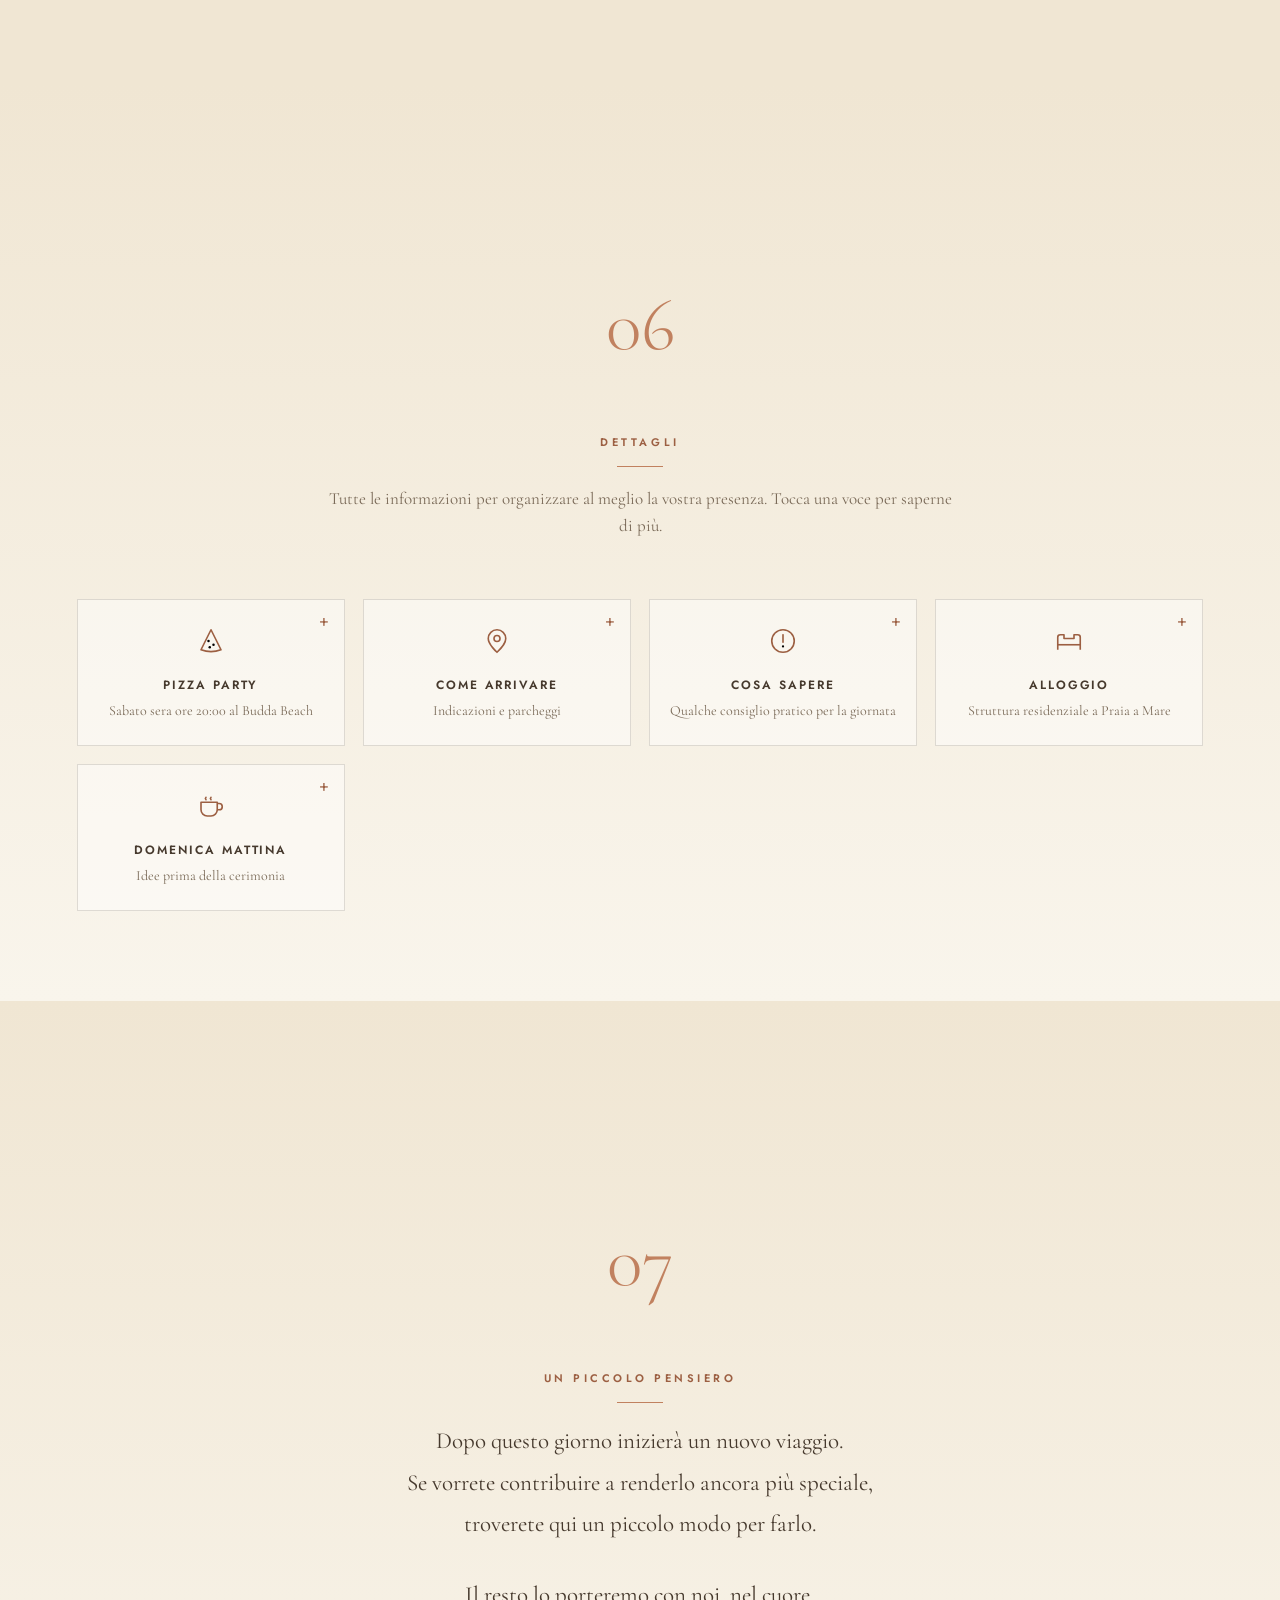
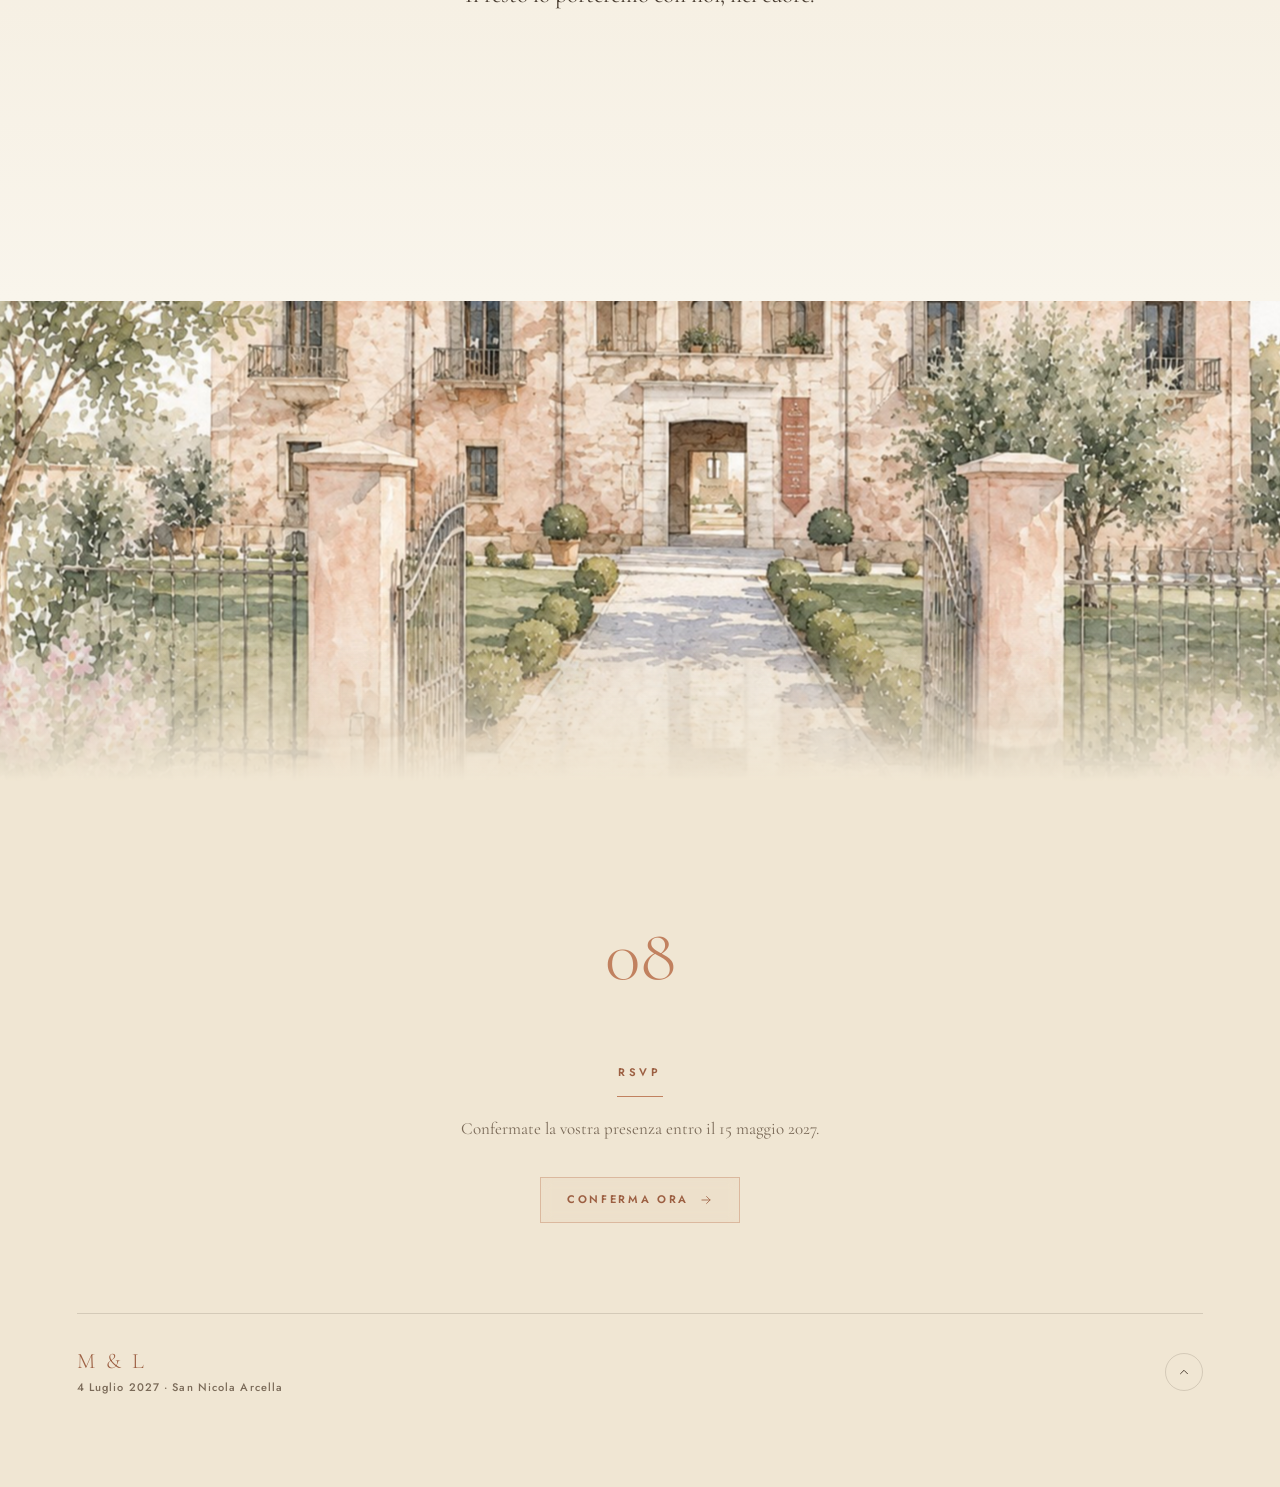
==== commit 34e6f95e: "Aggiunge "Arrivo in volo 3D" alla card Come arrivare L'ospite scrive la sua città (o usa la posizion" ====
--- a/index.html
+++ b/index.html
@@ -203,9 +203,9 @@
             <div class="origin-selector">
               <input type="text" class="origin-input" id="originInput" placeholder="Città o indirizzo di partenza" autocomplete="off">
               <button type="button" class="origin-btn" id="originGeoBtn">Usa la mia posizione</button>
-              <button type="button" class="origin-btn primary" id="originGoBtn">Calcola il percorso</button>
+              <button type="button" class="origin-btn primary" id="originGoBtn">Guarda il viaggio</button>
             </div>
-            <p class="origin-text" id="originText">Il percorso si aprirà su Google Maps, verso Praia a Mare.</p>
+            <p class="origin-text" id="originText">Vi accompagniamo in volo fino al Palazzo. Alla fine trovate le indicazioni stradali per Praia a Mare.</p>
           </div>
         </div>
         <button class="detail-card" data-reveal style="--i:3">
@@ -331,6 +331,7 @@
   </div>
 </div>
 
+<script src="volo.js"></script>
 <script src="app.js"></script>
 </body>
 </html>
--- a/style.css
+++ b/style.css
@@ -564,3 +564,141 @@
   .scene .bg{transition:none}
   .scroll-cue i::after{animation:none}
 }
+
+/* ===================================================================
+   Arrivo in volo 3D (volo.js)
+   =================================================================== */
+.volo{
+  position:fixed;inset:0;z-index:300;background:var(--paper);
+  opacity:0;visibility:hidden;transition:opacity .5s var(--ease),visibility .5s;
+}
+.volo.open{opacity:1;visibility:visible}
+.volo:not(.open),.volo:not(.open) *{pointer-events:none!important}
+.volo-map{position:absolute;inset:0;width:100%;height:100%}
+.volo-vignette{
+  position:absolute;inset:0;z-index:2;pointer-events:none;
+  background:
+    linear-gradient(to bottom,rgba(249,245,236,.94) 0,rgba(249,245,236,.55) 150px,rgba(249,245,236,0) 260px),
+    radial-gradient(ellipse at center,rgba(249,245,236,0) 60%,rgba(249,245,236,.35) 100%);
+}
+.volo-head{
+  position:absolute;z-index:3;pointer-events:none;
+  top:calc(env(safe-area-inset-top) + 24px);left:clamp(20px,5vw,52px);right:72px;
+}
+.volo-head h2{
+  font:300 clamp(30px,6vw,48px)/1.04 var(--serif);color:var(--ink);margin:10px 0 8px;
+}
+.volo-head h2 em{font-style:italic;color:var(--rose-deep)}
+.volo-sub{font:500 11px/1.4 var(--sans);letter-spacing:.18em;text-transform:uppercase;color:var(--ink-soft);margin:0}
+.volo-close{
+  position:absolute;z-index:6;top:calc(env(safe-area-inset-top) + 14px);right:clamp(10px,3vw,30px);
+  width:44px;height:44px;background:none;border:0;color:var(--ink-soft);font-size:34px;line-height:1;cursor:pointer;
+}
+.volo-close:hover{color:var(--rose-deep)}
+.volo-close:focus{outline:none}
+.volo-close:focus-visible{outline:1px solid var(--rose-dim);outline-offset:-4px}
+.volo-skip{
+  position:absolute;z-index:4;right:clamp(16px,4vw,40px);bottom:calc(env(safe-area-inset-bottom) + 24px);
+  font:500 11px var(--sans);letter-spacing:.16em;text-transform:uppercase;color:var(--rose-deep);
+  padding:11px 18px;border:1px solid var(--rose-dim);background:rgba(255,253,249,.8);
+  backdrop-filter:blur(8px);-webkit-backdrop-filter:blur(8px);cursor:pointer;
+  opacity:0;pointer-events:none;transition:opacity .4s var(--ease);
+}
+.volo-skip.show{opacity:1;pointer-events:auto}
+.volo-loading{
+  position:absolute;inset:0;z-index:5;background:var(--paper);
+  display:flex;flex-direction:column;align-items:center;justify-content:center;gap:14px;
+  font:italic 400 19px var(--serif);color:var(--ink-soft);
+  opacity:0;visibility:hidden;transition:opacity .6s var(--ease),visibility .6s;
+}
+.volo-loading.show{opacity:1;visibility:visible}
+.volo-loading p{margin:0}
+.volo-loading-heart svg{width:34px;height:31px;fill:var(--rose);animation:voloBeat 1.3s ease-in-out infinite}
+.volo-fail{
+  position:absolute;z-index:6;left:50%;top:50%;transform:translate(-50%,-50%);
+  width:min(360px,calc(100% - 40px));padding:28px 24px;text-align:center;
+  background:var(--panel);border:1px solid var(--border);box-shadow:0 24px 60px rgba(70,57,45,.16);
+  font:400 18px/1.5 var(--serif);color:var(--ink-soft);
+}
+.volo-fail[hidden]{display:none}
+.volo-fail p{margin:0 0 16px}
+.volo-fail .origin-btn,.volo-actions .origin-btn{display:inline-flex;align-items:center;justify-content:center;text-decoration:none;padding:11px 18px}
+.volo-card{
+  position:absolute;z-index:4;left:50%;bottom:calc(env(safe-area-inset-bottom) + 16px);
+  width:min(520px,calc(100% - 24px));padding:20px 22px 18px;
+  background:rgba(255,253,249,.93);border:1px solid var(--border);
+  backdrop-filter:blur(14px);-webkit-backdrop-filter:blur(14px);
+  box-shadow:0 24px 60px rgba(70,57,45,.18);
+  transform:translate(-50%,30px);opacity:0;visibility:hidden;
+  transition:opacity .6s var(--ease),transform .6s var(--ease),visibility .6s;
+}
+.volo-card.show{opacity:1;visibility:visible;transform:translate(-50%,0)}
+.volo-card .eyebrow{margin:0}
+.volo-stops{list-style:none;margin:12px 0 16px;padding:0}
+.volo-stops li{display:flex;align-items:center;gap:12px;padding:10px 0;border-top:1px solid var(--border)}
+.volo-stop{
+  flex:1;display:flex;flex-direction:column;align-items:flex-start;gap:3px;
+  background:none;border:0;padding:0;text-align:left;cursor:pointer;color:var(--ink);
+}
+.volo-when{font:600 10px var(--sans);letter-spacing:.14em;text-transform:uppercase;color:var(--rose-deep)}
+.volo-what{font:400 19px/1.2 var(--serif)}
+.volo-what small{display:block;font:italic 400 14px/1.3 var(--serif);color:var(--ink-soft)}
+@media(hover:hover){.volo-stop:hover .volo-what{color:var(--rose-deep)}}
+.volo-maplink{
+  font:500 10px var(--sans);letter-spacing:.12em;text-transform:uppercase;color:var(--rose-deep);
+  text-decoration:none;border-bottom:1px solid var(--rose-dim);padding:6px 0 2px;white-space:nowrap;
+}
+.volo-actions{display:flex;gap:8px;flex-wrap:wrap}
+.volo-heart{width:30px;height:27px;filter:drop-shadow(0 4px 8px rgba(70,57,45,.35))}
+.volo-heart svg{width:100%;height:100%;fill:var(--rose);stroke:var(--panel);stroke-width:2;animation:voloBeat 1.3s ease-in-out infinite}
+.volo-pin{position:relative;width:24px;height:24px;cursor:pointer}
+.volo-pin.main{width:34px;height:31px;z-index:2}
+.volo-pin-in{position:absolute;inset:0;animation:voloPinIn .7s var(--ease) backwards}
+.volo-pin i{
+  position:absolute;inset:0;border-radius:50%;background:var(--rose-deep);
+  border:2px solid var(--panel);box-shadow:0 3px 10px rgba(70,57,45,.35);
+  display:flex;align-items:center;justify-content:center;
+}
+.volo-pin i em{font:italic 500 14px/1 var(--serif);color:var(--panel);position:relative}
+.volo-pin.main i{border:0;border-radius:0;background:none;box-shadow:none;filter:drop-shadow(0 4px 8px rgba(70,57,45,.35))}
+.volo-pin.main i svg{position:absolute;inset:0;width:100%;height:100%;fill:var(--rose);stroke:var(--panel);stroke-width:2}
+.volo-pin.main i em{top:-2px;font-size:15px}
+.volo-pin-label{
+  position:absolute;left:50%;bottom:calc(100% + 8px);
+  transform:translate(-50%,6px);opacity:0;pointer-events:none;
+  padding:6px 10px;background:rgba(255,253,249,.96);border:1px solid var(--border);
+  box-shadow:0 6px 18px rgba(70,57,45,.14);white-space:nowrap;text-align:center;
+  font:500 9px/1.3 var(--sans);letter-spacing:.12em;text-transform:uppercase;color:var(--ink-soft);
+  transition:opacity .4s var(--ease),transform .4s var(--ease);
+}
+.volo-pin.active{z-index:3}
+.volo-pin.active .volo-pin-label{opacity:1;transform:translate(-50%,0)}
+.volo-pin-label b{display:block;font:400 16px/1.15 var(--serif);letter-spacing:0;text-transform:none;color:var(--ink)}
+.volo-num{
+  flex:none;width:24px;height:24px;border-radius:50%;background:var(--rose-deep);color:var(--panel);
+  display:flex;align-items:center;justify-content:center;font:italic 500 14px/1 var(--serif);
+}
+.volo-stops li:last-child .volo-num{background:var(--rose)}
+.volo-stop.active .volo-what{color:var(--rose-deep)}
+.volo .maplibregl-ctrl-bottom-left{bottom:calc(env(safe-area-inset-bottom) + 4px)}
+.volo .maplibregl-ctrl-attrib{font:400 10px var(--sans);background:rgba(255,253,249,.7)}
+.volo.has-card .maplibregl-ctrl-bottom-left{opacity:0;pointer-events:none}
+@keyframes voloBeat{0%,100%{transform:scale(1)}18%{transform:scale(1.14)}36%{transform:scale(.98)}54%{transform:scale(1.08)}}
+@keyframes voloPinIn{from{opacity:0;transform:translateY(-14px) scale(.6)}to{opacity:1;transform:none}}
+@media(prefers-reduced-motion:reduce){
+  .volo-heart svg,.volo-loading-heart svg,.volo-pin-in{animation:none}
+}
+.volo-credits{margin:12px 0 0;font:400 10px var(--sans);color:var(--ink-soft);opacity:.8}
+.volo-credits a{color:inherit}
+@media(max-width:600px){
+  .volo-card{padding:16px 18px 14px}
+  .volo-stops{margin:8px 0 12px}
+  .volo-stops li{padding:7px 0}
+  .volo-what{font-size:17px}
+  .volo-what small{font-size:13px}
+  .volo-credits{margin-top:10px}
+}
+@media(min-width:900px){
+  .volo-card{left:clamp(24px,4vw,56px);bottom:32px;width:390px;transform:translateY(30px)}
+  .volo-card.show{transform:none}
+}
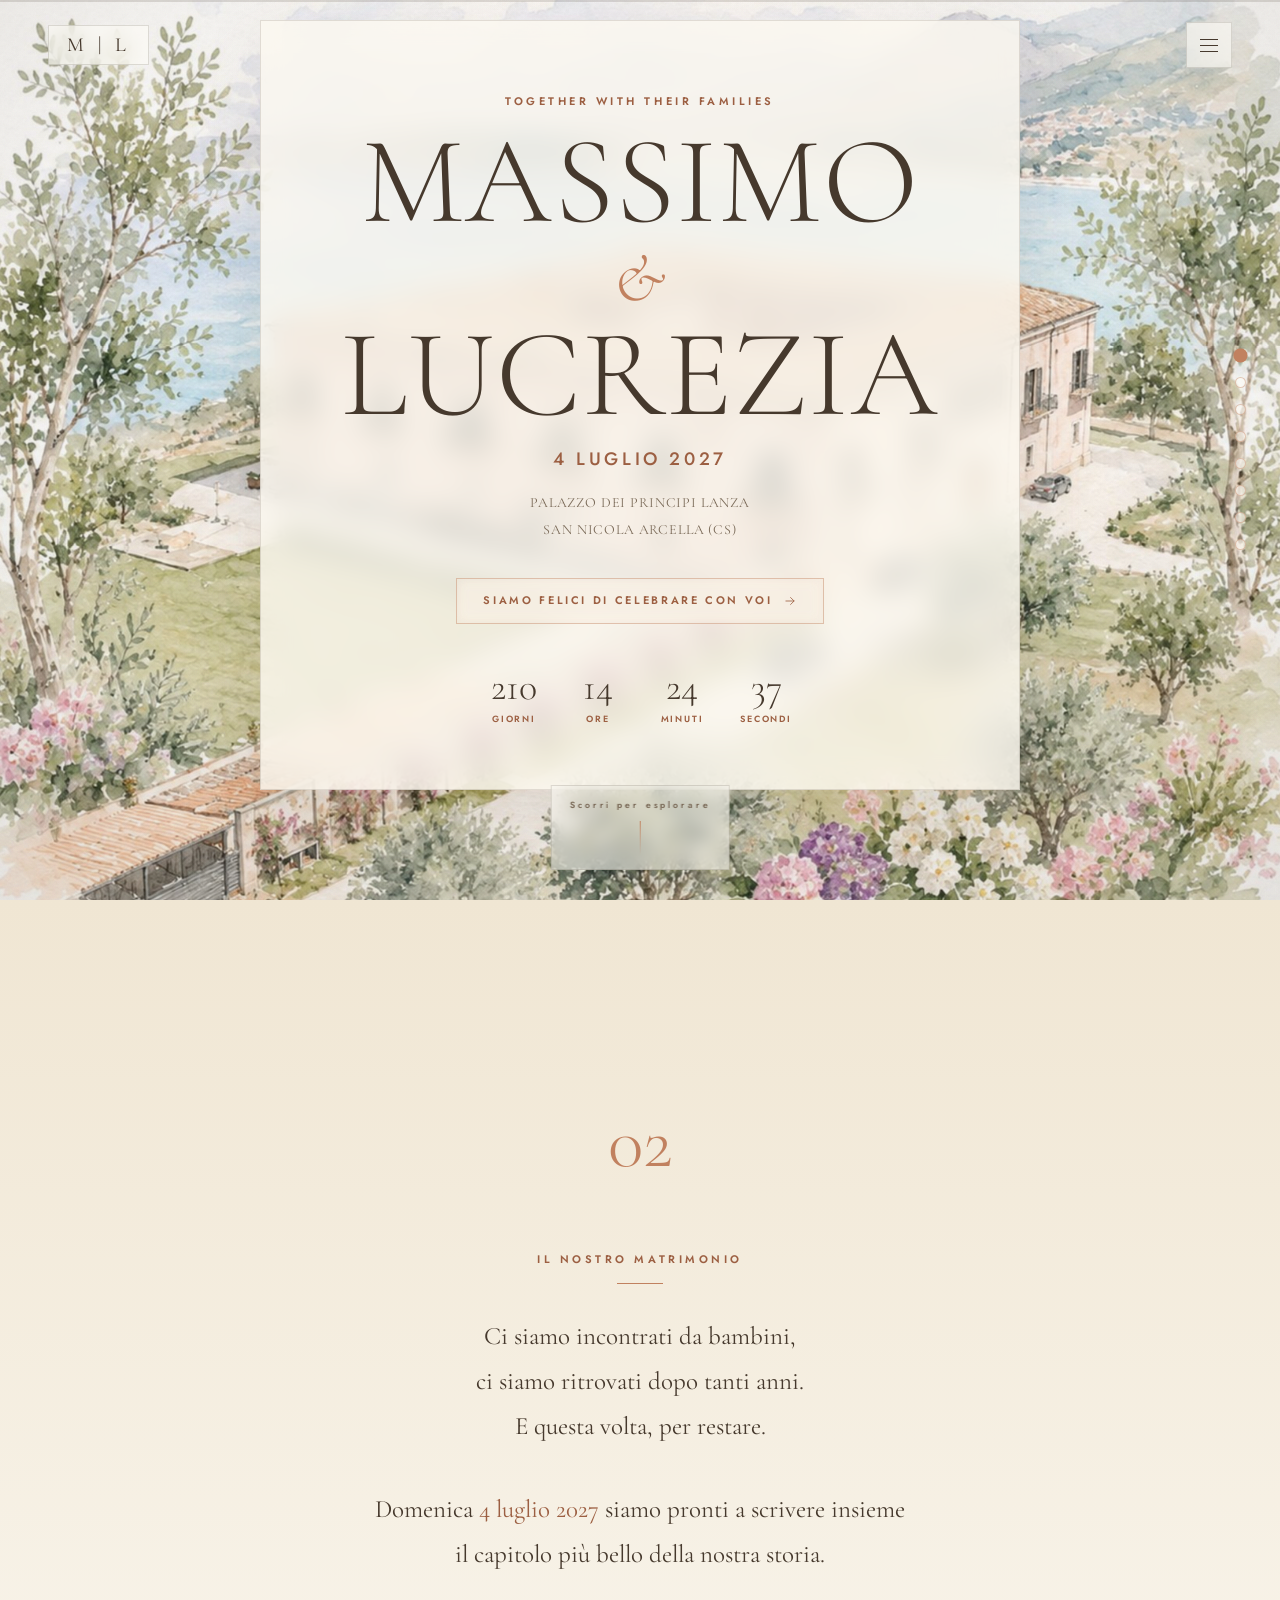
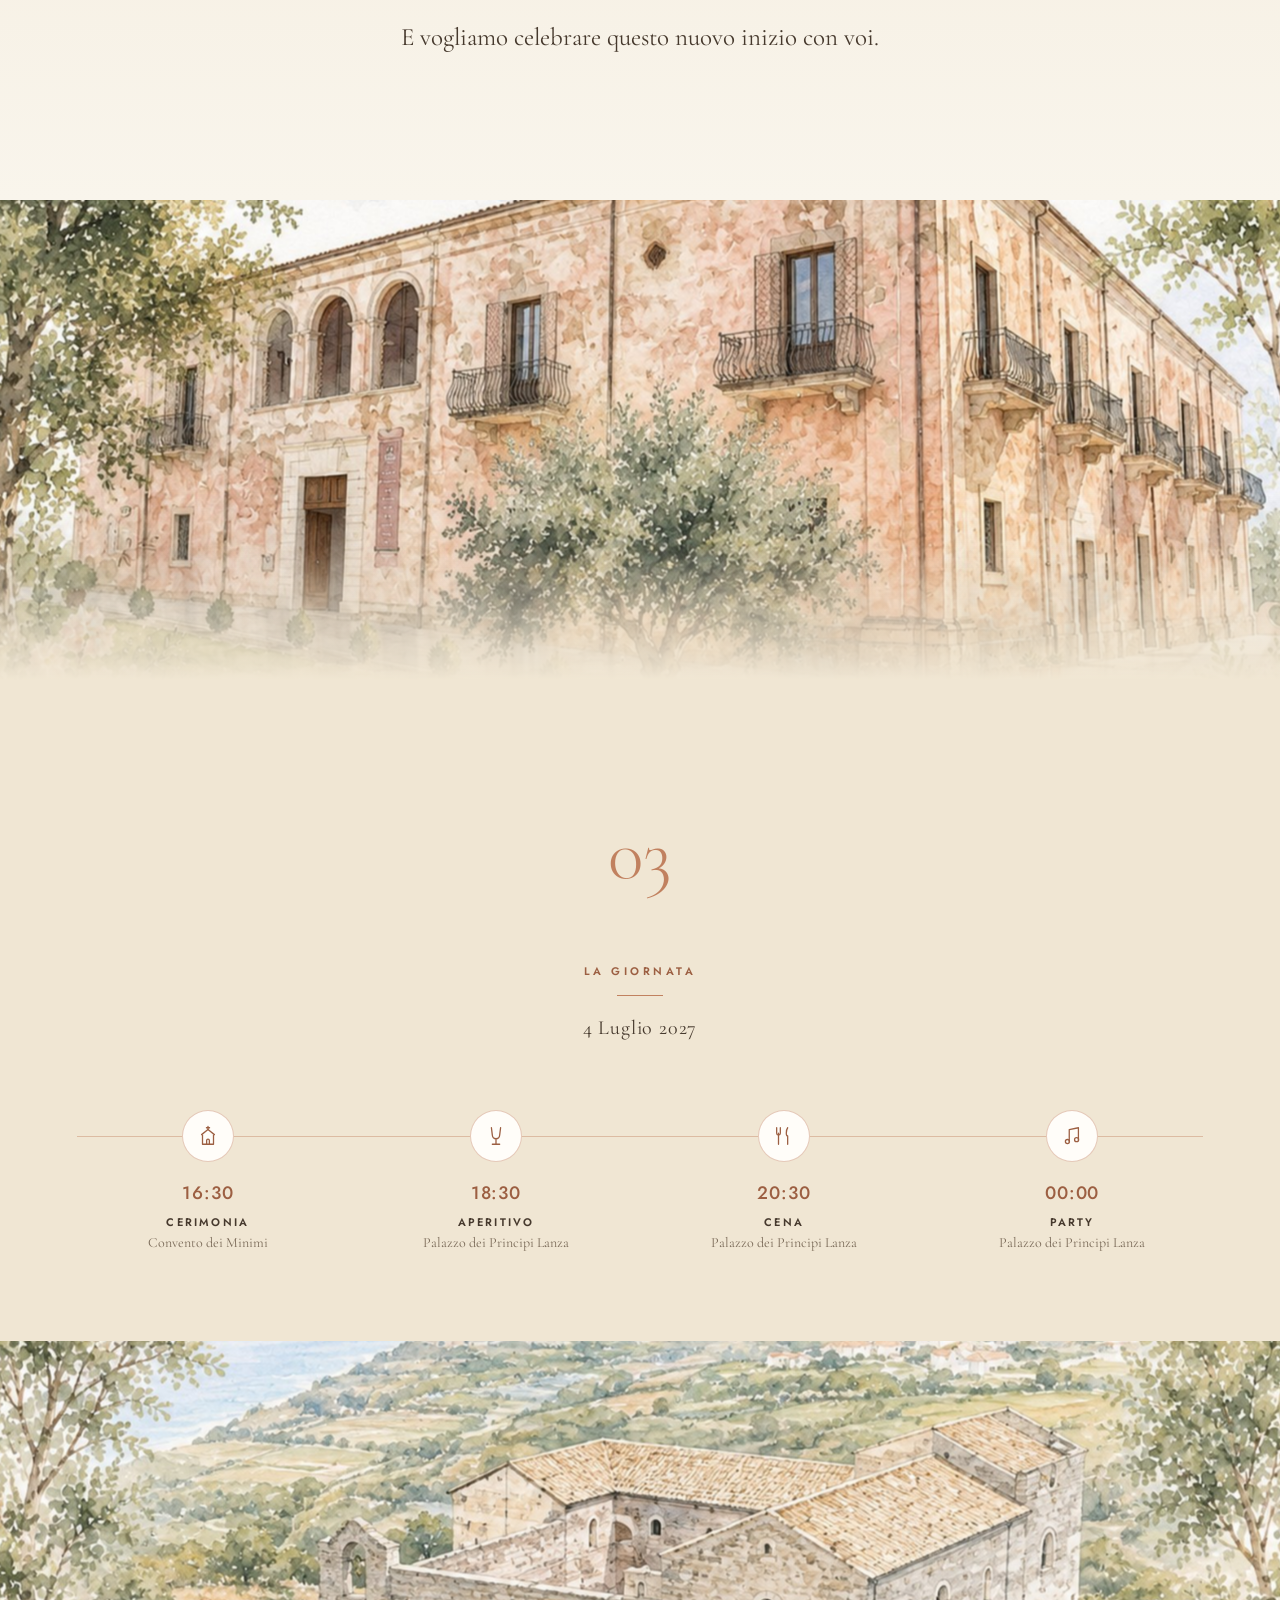
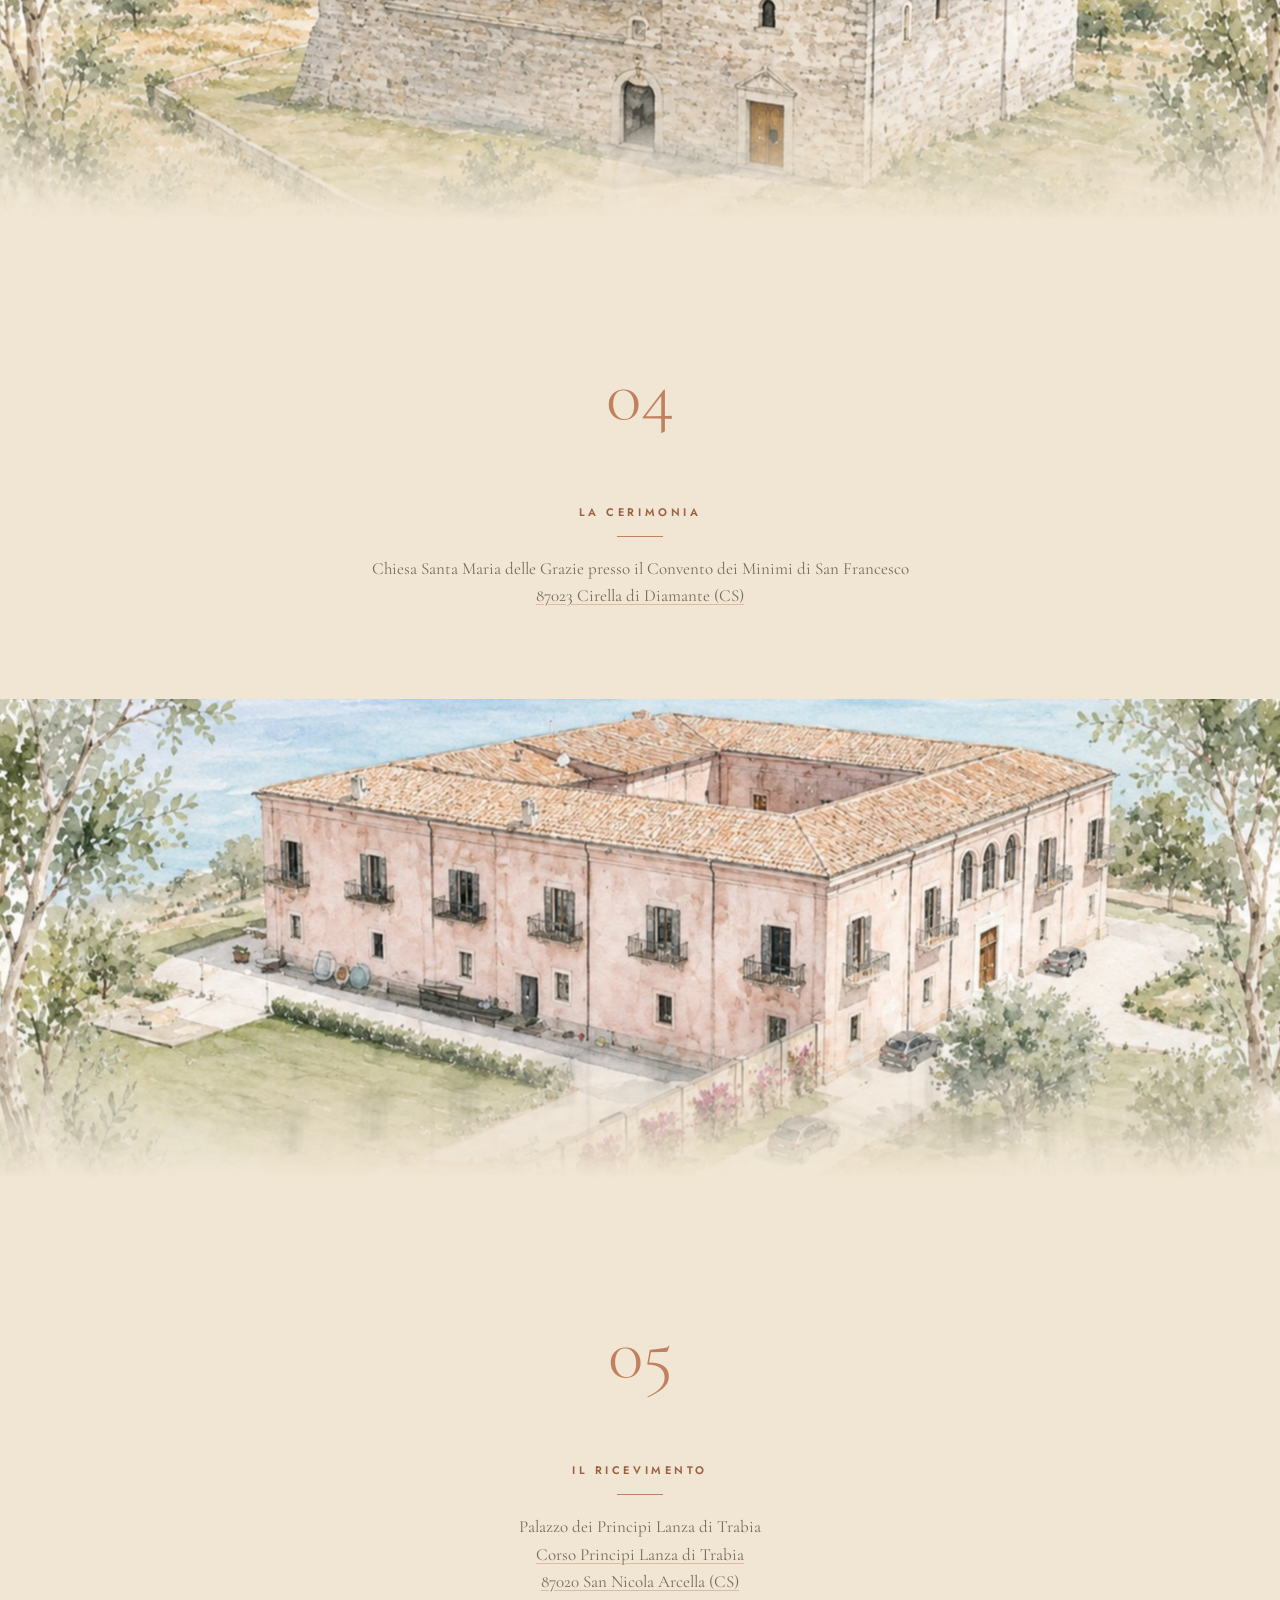
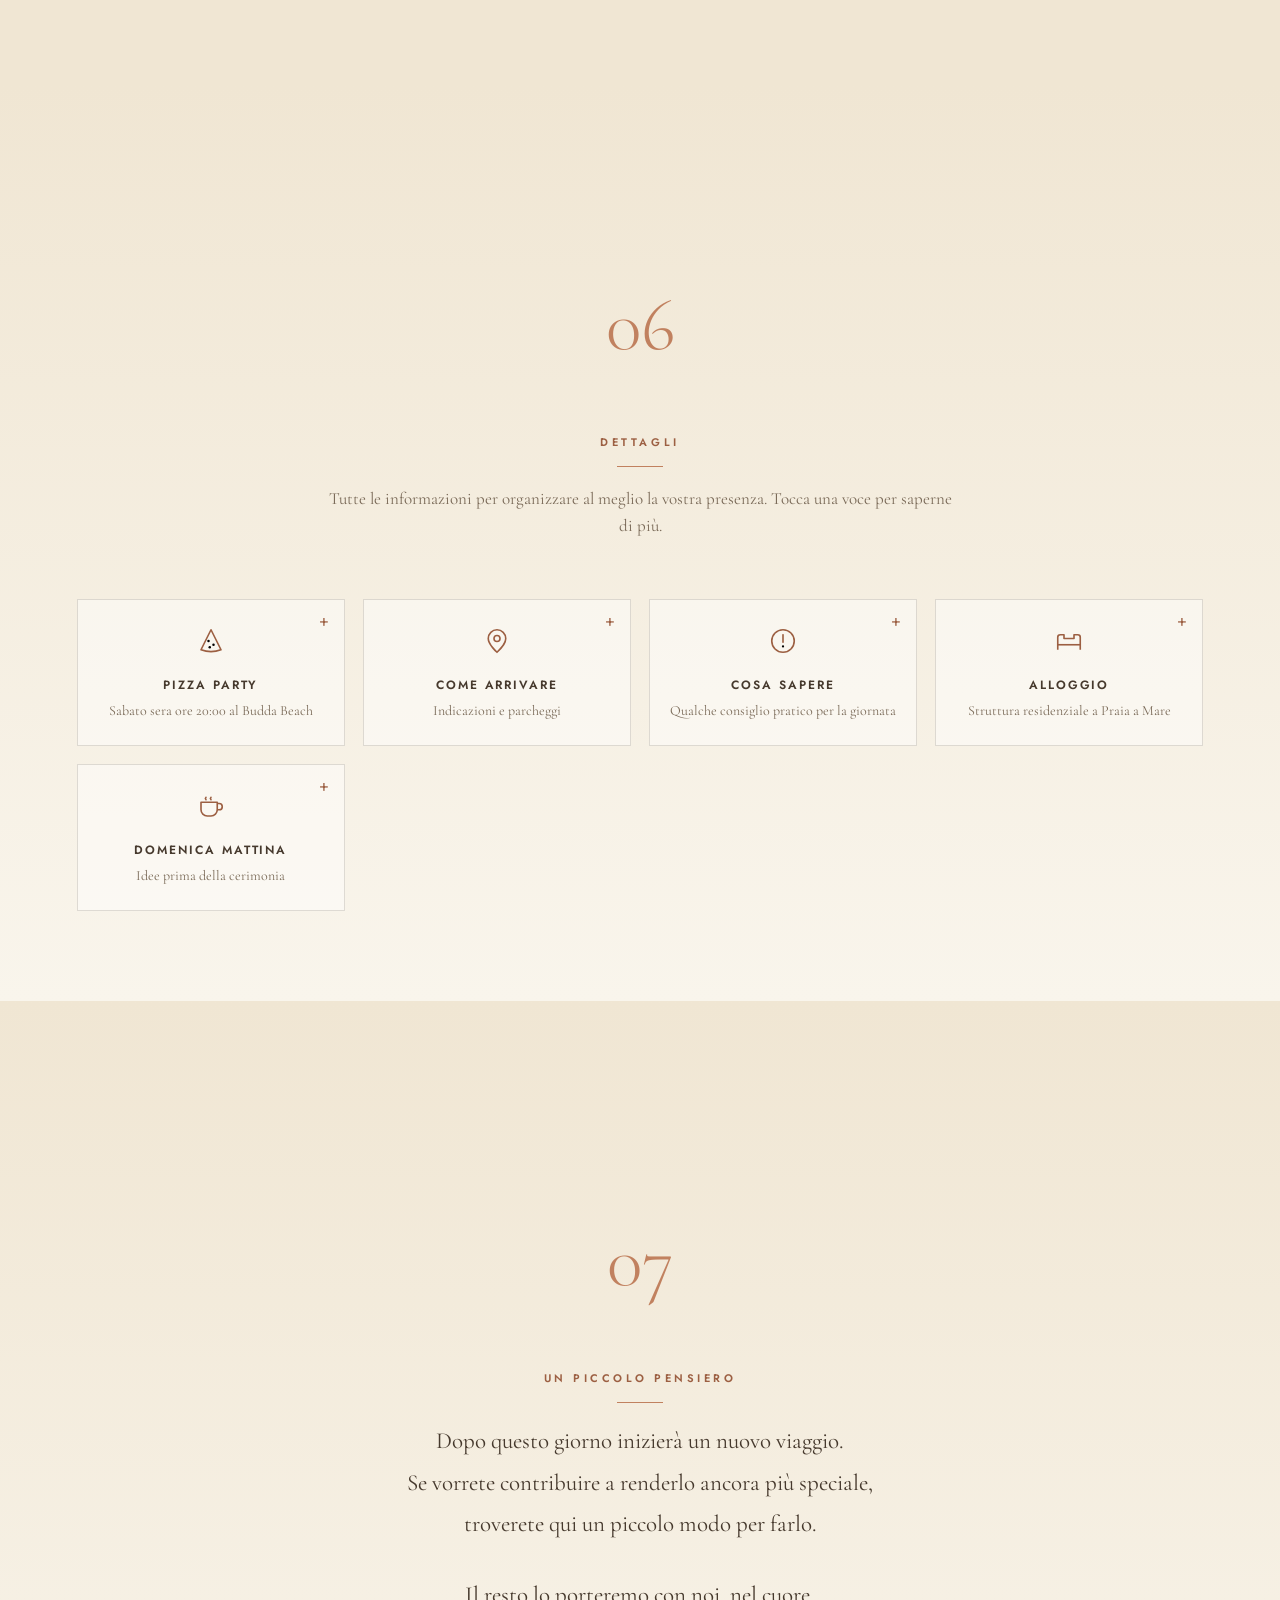
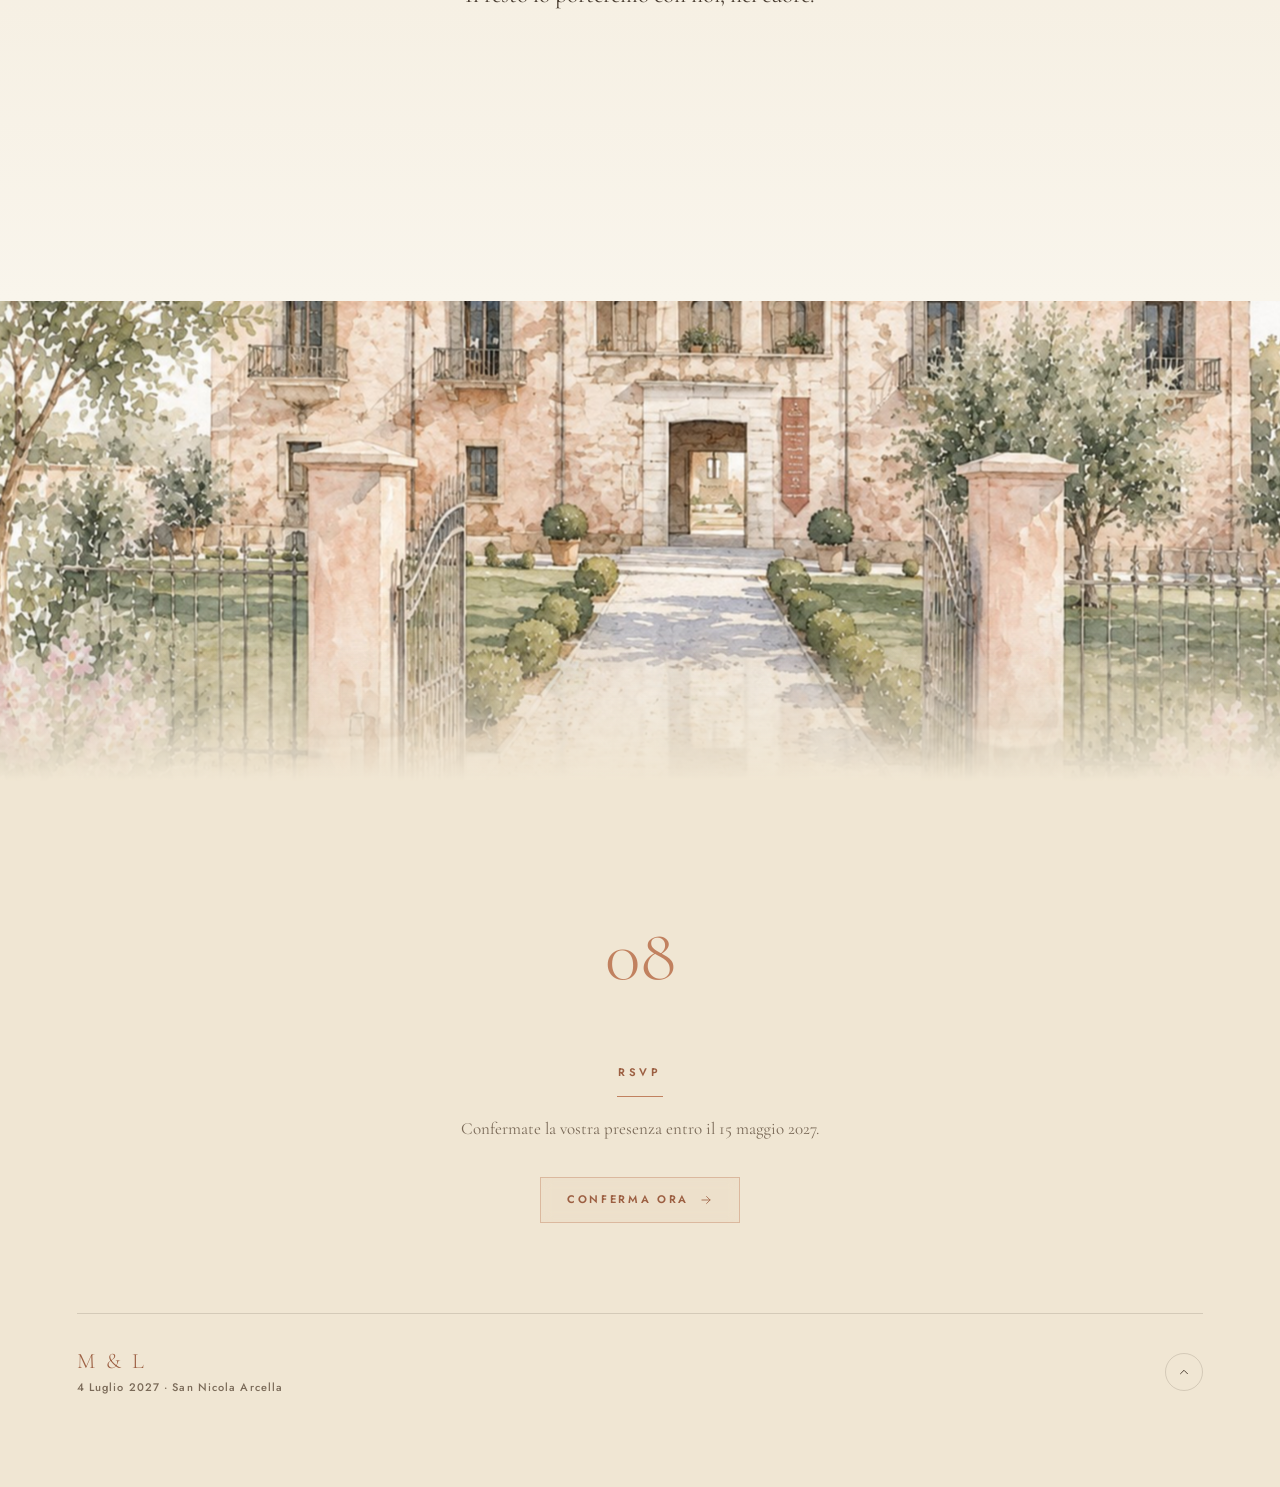
==== commit 8b528621: "Come arrivare: scelta del mezzo (auto, treno, aereo) e inquadratura su misura - Nuovo selettore "Com" ====
--- a/index.html
+++ b/index.html
@@ -202,10 +202,18 @@
             <p class="origin-label">Da dove parti?</p>
             <div class="origin-selector">
               <input type="text" class="origin-input" id="originInput" placeholder="Città o indirizzo di partenza" autocomplete="off">
+            </div>
+            <p class="origin-label">Come viaggi?</p>
+            <div class="origin-selector" id="modeSelector" role="radiogroup" aria-label="Mezzo di viaggio">
+              <button type="button" class="origin-btn mode-btn active" data-mode="auto" role="radio" aria-checked="true">Auto</button>
+              <button type="button" class="origin-btn mode-btn" data-mode="treno" role="radio" aria-checked="false">Treno</button>
+              <button type="button" class="origin-btn mode-btn" data-mode="aereo" role="radio" aria-checked="false">Aereo</button>
+            </div>
+            <div class="origin-selector">
               <button type="button" class="origin-btn" id="originGeoBtn">Usa la mia posizione</button>
               <button type="button" class="origin-btn primary" id="originGoBtn">Guarda il viaggio</button>
             </div>
-            <p class="origin-text" id="originText">Vi accompagniamo in volo fino al Palazzo. Alla fine trovate le indicazioni stradali per Praia a Mare.</p>
+            <p class="origin-text" id="originText">Scegliete da dove partite e come viaggiate: vi mostriamo il percorso fino al Palazzo.</p>
           </div>
         </div>
         <button class="detail-card" data-reveal style="--i:3">
--- a/style.css
+++ b/style.css
@@ -456,7 +456,8 @@
 .origin-btn.primary:hover{opacity:.88}
 .origin-input{
   flex:1;min-width:180px;
-  font:400 13px var(--sans);color:var(--ink);
+  /* 16px: sotto questa misura iPhone ingrandisce la pagina quando si tocca il campo */
+  font:400 16px var(--sans);color:var(--ink);
   padding:8px 12px;border:1px solid var(--border);background:var(--panel);
   transition:border-color .3s var(--ease);
 }
@@ -573,6 +574,8 @@
   opacity:0;visibility:hidden;transition:opacity .5s var(--ease),visibility .5s;
 }
 .volo.open{opacity:1;visibility:visible}
+/* su iPhone l'altezza segue lo schermo realmente visibile (barre di Safari escluse) */
+@supports(height:100dvh){.volo{bottom:auto;height:100dvh}}
 .volo:not(.open),.volo:not(.open) *{pointer-events:none!important}
 .volo-map{position:absolute;inset:0;width:100%;height:100%}
 .volo-vignette{
@@ -608,12 +611,13 @@
 .volo-loading{
   position:absolute;inset:0;z-index:5;background:var(--paper);
   display:flex;flex-direction:column;align-items:center;justify-content:center;gap:14px;
-  font:italic 400 19px var(--serif);color:var(--ink-soft);
+  text-align:center;font:italic 400 19px var(--serif);color:var(--ink-soft);
   opacity:0;visibility:hidden;transition:opacity .6s var(--ease),visibility .6s;
 }
 .volo-loading.show{opacity:1;visibility:visible}
-.volo-loading p{margin:0}
-.volo-loading-heart svg{width:34px;height:31px;fill:var(--rose);animation:voloBeat 1.3s ease-in-out infinite}
+.volo-loading p{margin:0;width:100%}
+.volo-loading-heart{line-height:0}
+.volo-loading-heart svg{display:block;width:34px;height:31px;fill:var(--rose);animation:voloBeat 1.3s ease-in-out infinite}
 .volo-fail{
   position:absolute;z-index:6;left:50%;top:50%;transform:translate(-50%,-50%);
   width:min(360px,calc(100% - 40px));padding:28px 24px;text-align:center;
@@ -622,83 +626,51 @@
 }
 .volo-fail[hidden]{display:none}
 .volo-fail p{margin:0 0 16px}
-.volo-fail .origin-btn,.volo-actions .origin-btn{display:inline-flex;align-items:center;justify-content:center;text-decoration:none;padding:11px 18px}
-.volo-card{
-  position:absolute;z-index:4;left:50%;bottom:calc(env(safe-area-inset-bottom) + 16px);
-  width:min(520px,calc(100% - 24px));padding:20px 22px 18px;
-  background:rgba(255,253,249,.93);border:1px solid var(--border);
-  backdrop-filter:blur(14px);-webkit-backdrop-filter:blur(14px);
-  box-shadow:0 24px 60px rgba(70,57,45,.18);
-  transform:translate(-50%,30px);opacity:0;visibility:hidden;
+.volo-fail .origin-btn,.volo-actions .origin-btn{display:inline-flex;align-items:center;justify-content:center;text-decoration:none;padding:12px 20px}
+/* a fine viaggio: solo due pulsanti, niente altro sopra la mappa */
+.volo-bar{
+  position:absolute;z-index:4;left:0;right:0;bottom:0;
+  padding:44px 20px calc(env(safe-area-inset-bottom) + 16px);text-align:center;
+  background:linear-gradient(to top,rgba(249,245,236,.95) 0,rgba(249,245,236,.8) 55%,rgba(249,245,236,0) 100%);
+  opacity:0;visibility:hidden;transform:translateY(16px);
   transition:opacity .6s var(--ease),transform .6s var(--ease),visibility .6s;
 }
-.volo-card.show{opacity:1;visibility:visible;transform:translate(-50%,0)}
-.volo-card .eyebrow{margin:0}
-.volo-stops{list-style:none;margin:12px 0 16px;padding:0}
-.volo-stops li{display:flex;align-items:center;gap:12px;padding:10px 0;border-top:1px solid var(--border)}
-.volo-stop{
-  flex:1;display:flex;flex-direction:column;align-items:flex-start;gap:3px;
-  background:none;border:0;padding:0;text-align:left;cursor:pointer;color:var(--ink);
-}
-.volo-when{font:600 10px var(--sans);letter-spacing:.14em;text-transform:uppercase;color:var(--rose-deep)}
-.volo-what{font:400 19px/1.2 var(--serif)}
-.volo-what small{display:block;font:italic 400 14px/1.3 var(--serif);color:var(--ink-soft)}
-@media(hover:hover){.volo-stop:hover .volo-what{color:var(--rose-deep)}}
-.volo-maplink{
-  font:500 10px var(--sans);letter-spacing:.12em;text-transform:uppercase;color:var(--rose-deep);
-  text-decoration:none;border-bottom:1px solid var(--rose-dim);padding:6px 0 2px;white-space:nowrap;
-}
-.volo-actions{display:flex;gap:8px;flex-wrap:wrap}
+.volo-bar.show{opacity:1;visibility:visible;transform:none}
+.volo-actions{display:flex;gap:8px;flex-wrap:wrap;justify-content:center}
+.volo-actions .origin-btn:not(.primary){background:rgba(255,253,249,.85)}
+.volo-credits{margin:12px 0 0;font:400 10px var(--sans);color:var(--ink-soft);opacity:.8}
+.volo-credits a{color:inherit}
 .volo-heart{width:30px;height:27px;filter:drop-shadow(0 4px 8px rgba(70,57,45,.35))}
 .volo-heart svg{width:100%;height:100%;fill:var(--rose);stroke:var(--panel);stroke-width:2;animation:voloBeat 1.3s ease-in-out infinite}
-.volo-pin{position:relative;width:24px;height:24px;cursor:pointer}
-.volo-pin.main{width:34px;height:31px;z-index:2}
-.volo-pin-in{position:absolute;inset:0;animation:voloPinIn .7s var(--ease) backwards}
-.volo-pin i{
-  position:absolute;inset:0;border-radius:50%;background:var(--rose-deep);
-  border:2px solid var(--panel);box-shadow:0 3px 10px rgba(70,57,45,.35);
-  display:flex;align-items:center;justify-content:center;
-}
-.volo-pin i em{font:italic 500 14px/1 var(--serif);color:var(--panel);position:relative}
-.volo-pin.main i{border:0;border-radius:0;background:none;box-shadow:none;filter:drop-shadow(0 4px 8px rgba(70,57,45,.35))}
-.volo-pin.main i svg{position:absolute;inset:0;width:100%;height:100%;fill:var(--rose);stroke:var(--panel);stroke-width:2}
-.volo-pin.main i em{top:-2px;font-size:15px}
+/* i due capi del viaggio nella veduta d'insieme */
+.volo-place{position:relative;width:12px;height:12px;pointer-events:none}
+.volo-place i{position:absolute;inset:0;border-radius:50%;background:var(--panel);border:3px solid var(--rose-deep);box-shadow:0 2px 6px rgba(70,57,45,.3)}
+.volo-place span{
+  position:absolute;left:50%;transform:translateX(-50%);white-space:nowrap;
+  padding:4px 9px;background:rgba(255,253,249,.94);border:1px solid var(--border);
+  box-shadow:0 4px 12px rgba(70,57,45,.12);font:400 15px/1.2 var(--serif);color:var(--ink);
+}
+.volo-place.from span{bottom:calc(100% + 8px)}
+.volo-place.to span{top:calc(100% + 8px);color:var(--rose-deep);font-style:italic}
+.volo-place.via span{bottom:calc(100% + 8px);font-size:13px;color:var(--ink-soft)}
+.volo-place.via i{width:10px;height:10px;inset:1px;border-width:2px}
+/* il nome del Palazzo, sospeso sopra il tetto */
+.volo-pin{position:relative;width:26px;height:24px;pointer-events:none}
+.volo-pin-in{position:absolute;inset:0;transform:translateY(-78px);animation:voloPinIn .9s var(--ease) backwards}
+.volo-pin i{position:absolute;inset:0;filter:drop-shadow(0 4px 8px rgba(70,57,45,.35))}
+.volo-pin i svg{position:absolute;inset:0;width:100%;height:100%;fill:var(--rose);stroke:var(--panel);stroke-width:2}
 .volo-pin-label{
-  position:absolute;left:50%;bottom:calc(100% + 8px);
-  transform:translate(-50%,6px);opacity:0;pointer-events:none;
-  padding:6px 10px;background:rgba(255,253,249,.96);border:1px solid var(--border);
+  position:absolute;left:50%;bottom:calc(100% + 8px);transform:translateX(-50%);
+  padding:7px 12px;background:rgba(255,253,249,.96);border:1px solid var(--border);
   box-shadow:0 6px 18px rgba(70,57,45,.14);white-space:nowrap;text-align:center;
-  font:500 9px/1.3 var(--sans);letter-spacing:.12em;text-transform:uppercase;color:var(--ink-soft);
-  transition:opacity .4s var(--ease),transform .4s var(--ease);
-}
-.volo-pin.active{z-index:3}
-.volo-pin.active .volo-pin-label{opacity:1;transform:translate(-50%,0)}
-.volo-pin-label b{display:block;font:400 16px/1.15 var(--serif);letter-spacing:0;text-transform:none;color:var(--ink)}
-.volo-num{
-  flex:none;width:24px;height:24px;border-radius:50%;background:var(--rose-deep);color:var(--panel);
-  display:flex;align-items:center;justify-content:center;font:italic 500 14px/1 var(--serif);
-}
-.volo-stops li:last-child .volo-num{background:var(--rose)}
-.volo-stop.active .volo-what{color:var(--rose-deep)}
+  font:500 9px/1.3 var(--sans);letter-spacing:.14em;text-transform:uppercase;color:var(--ink-soft);
+}
+.volo-pin-label b{display:block;font:400 17px/1.15 var(--serif);letter-spacing:0;text-transform:none;color:var(--ink)}
 .volo .maplibregl-ctrl-bottom-left{bottom:calc(env(safe-area-inset-bottom) + 4px)}
 .volo .maplibregl-ctrl-attrib{font:400 10px var(--sans);background:rgba(255,253,249,.7)}
-.volo.has-card .maplibregl-ctrl-bottom-left{opacity:0;pointer-events:none}
+.volo.arrived .maplibregl-ctrl-bottom-left{opacity:0;pointer-events:none}
 @keyframes voloBeat{0%,100%{transform:scale(1)}18%{transform:scale(1.14)}36%{transform:scale(.98)}54%{transform:scale(1.08)}}
-@keyframes voloPinIn{from{opacity:0;transform:translateY(-14px) scale(.6)}to{opacity:1;transform:none}}
+@keyframes voloPinIn{from{opacity:0;transform:translateY(-96px)}to{opacity:1;transform:translateY(-78px)}}
 @media(prefers-reduced-motion:reduce){
   .volo-heart svg,.volo-loading-heart svg,.volo-pin-in{animation:none}
 }
-.volo-credits{margin:12px 0 0;font:400 10px var(--sans);color:var(--ink-soft);opacity:.8}
-.volo-credits a{color:inherit}
-@media(max-width:600px){
-  .volo-card{padding:16px 18px 14px}
-  .volo-stops{margin:8px 0 12px}
-  .volo-stops li{padding:7px 0}
-  .volo-what{font-size:17px}
-  .volo-what small{font-size:13px}
-  .volo-credits{margin-top:10px}
-}
-@media(min-width:900px){
-  .volo-card{left:clamp(24px,4vw,56px);bottom:32px;width:390px;transform:translateY(30px)}
-  .volo-card.show{transform:none}
-}
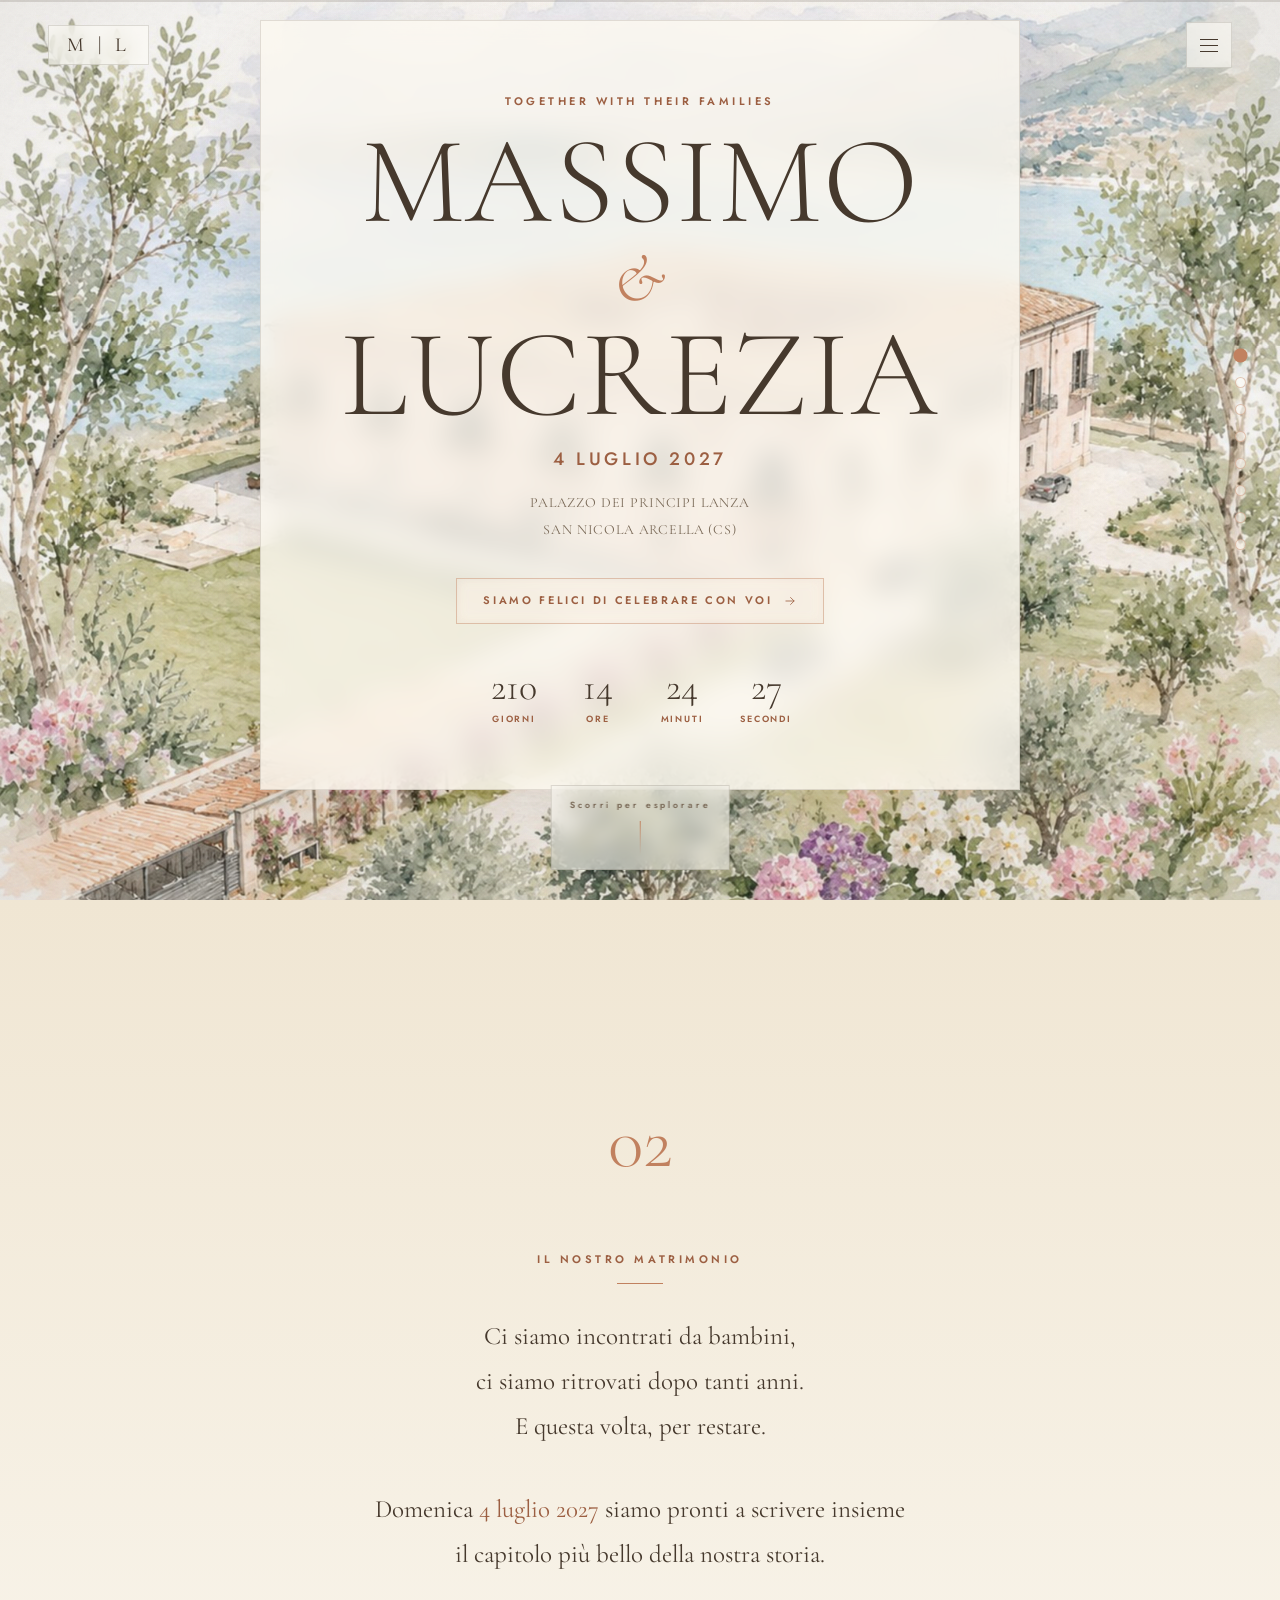
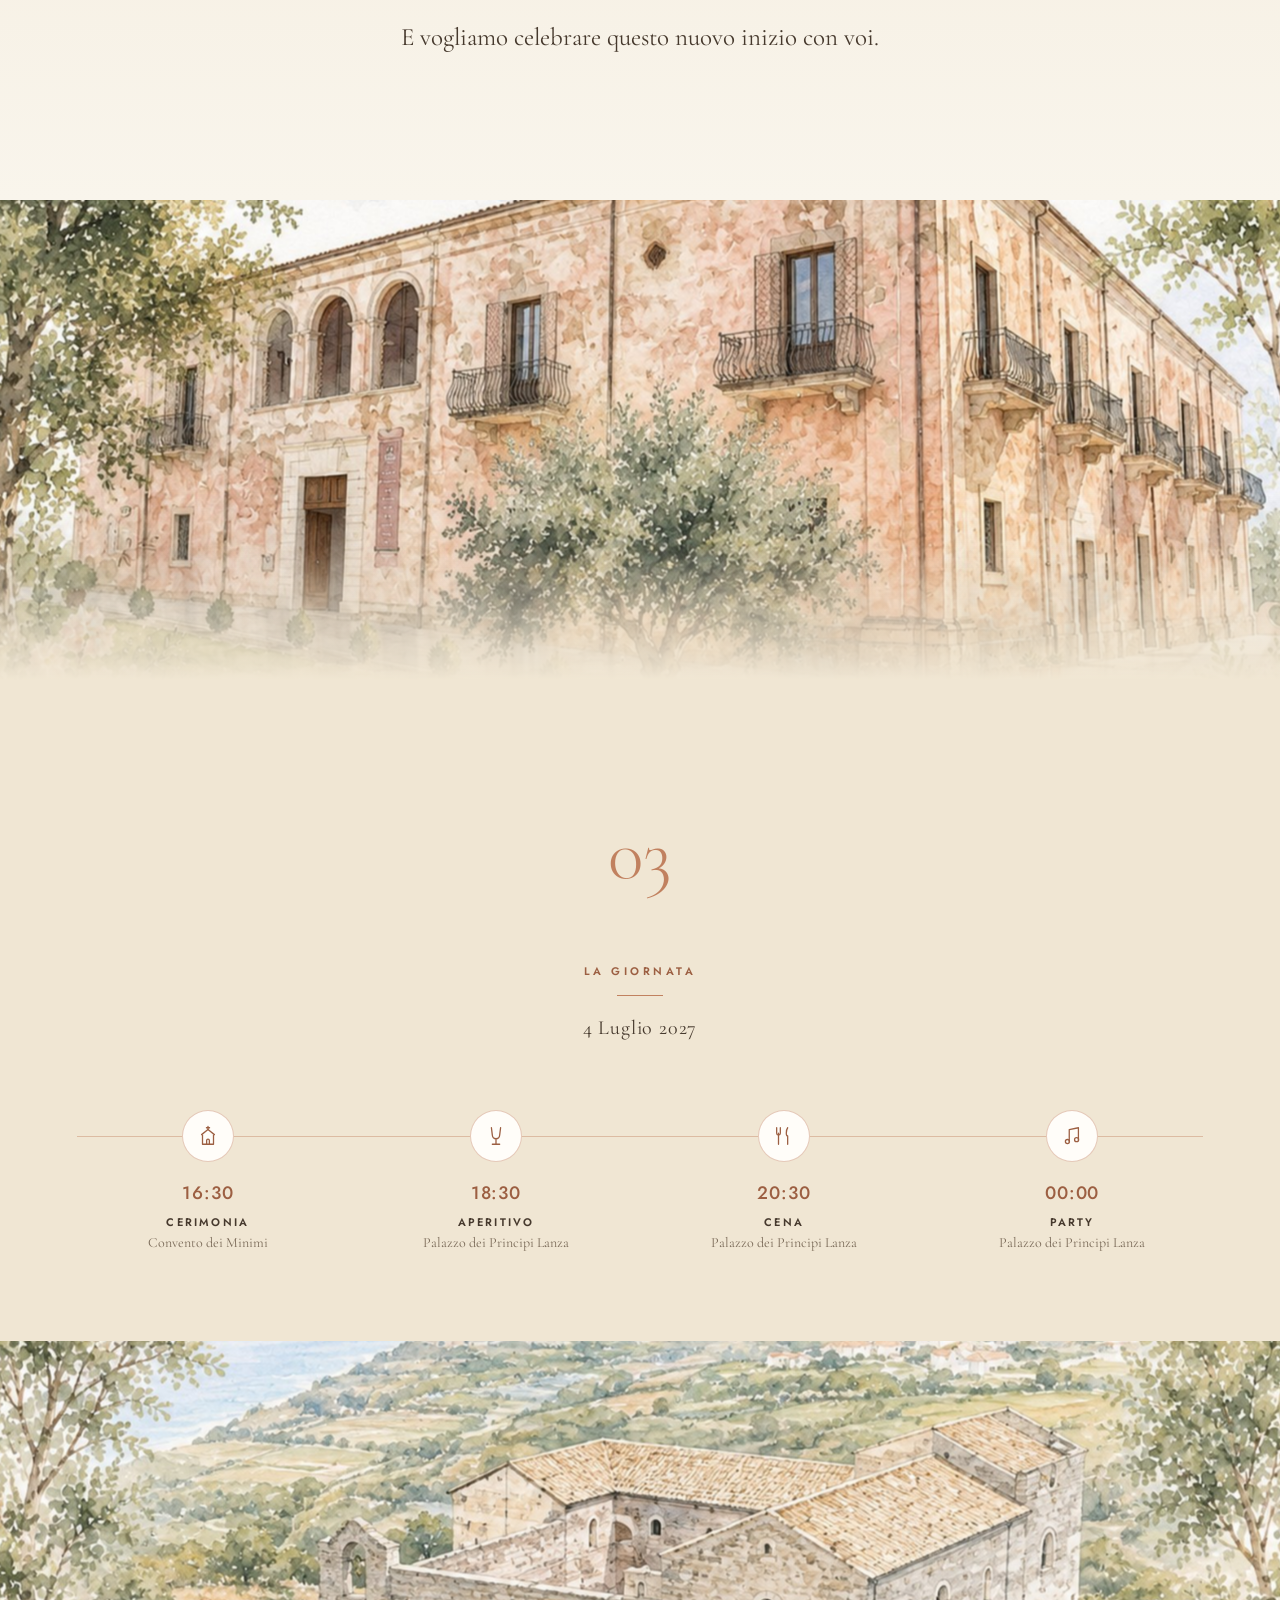
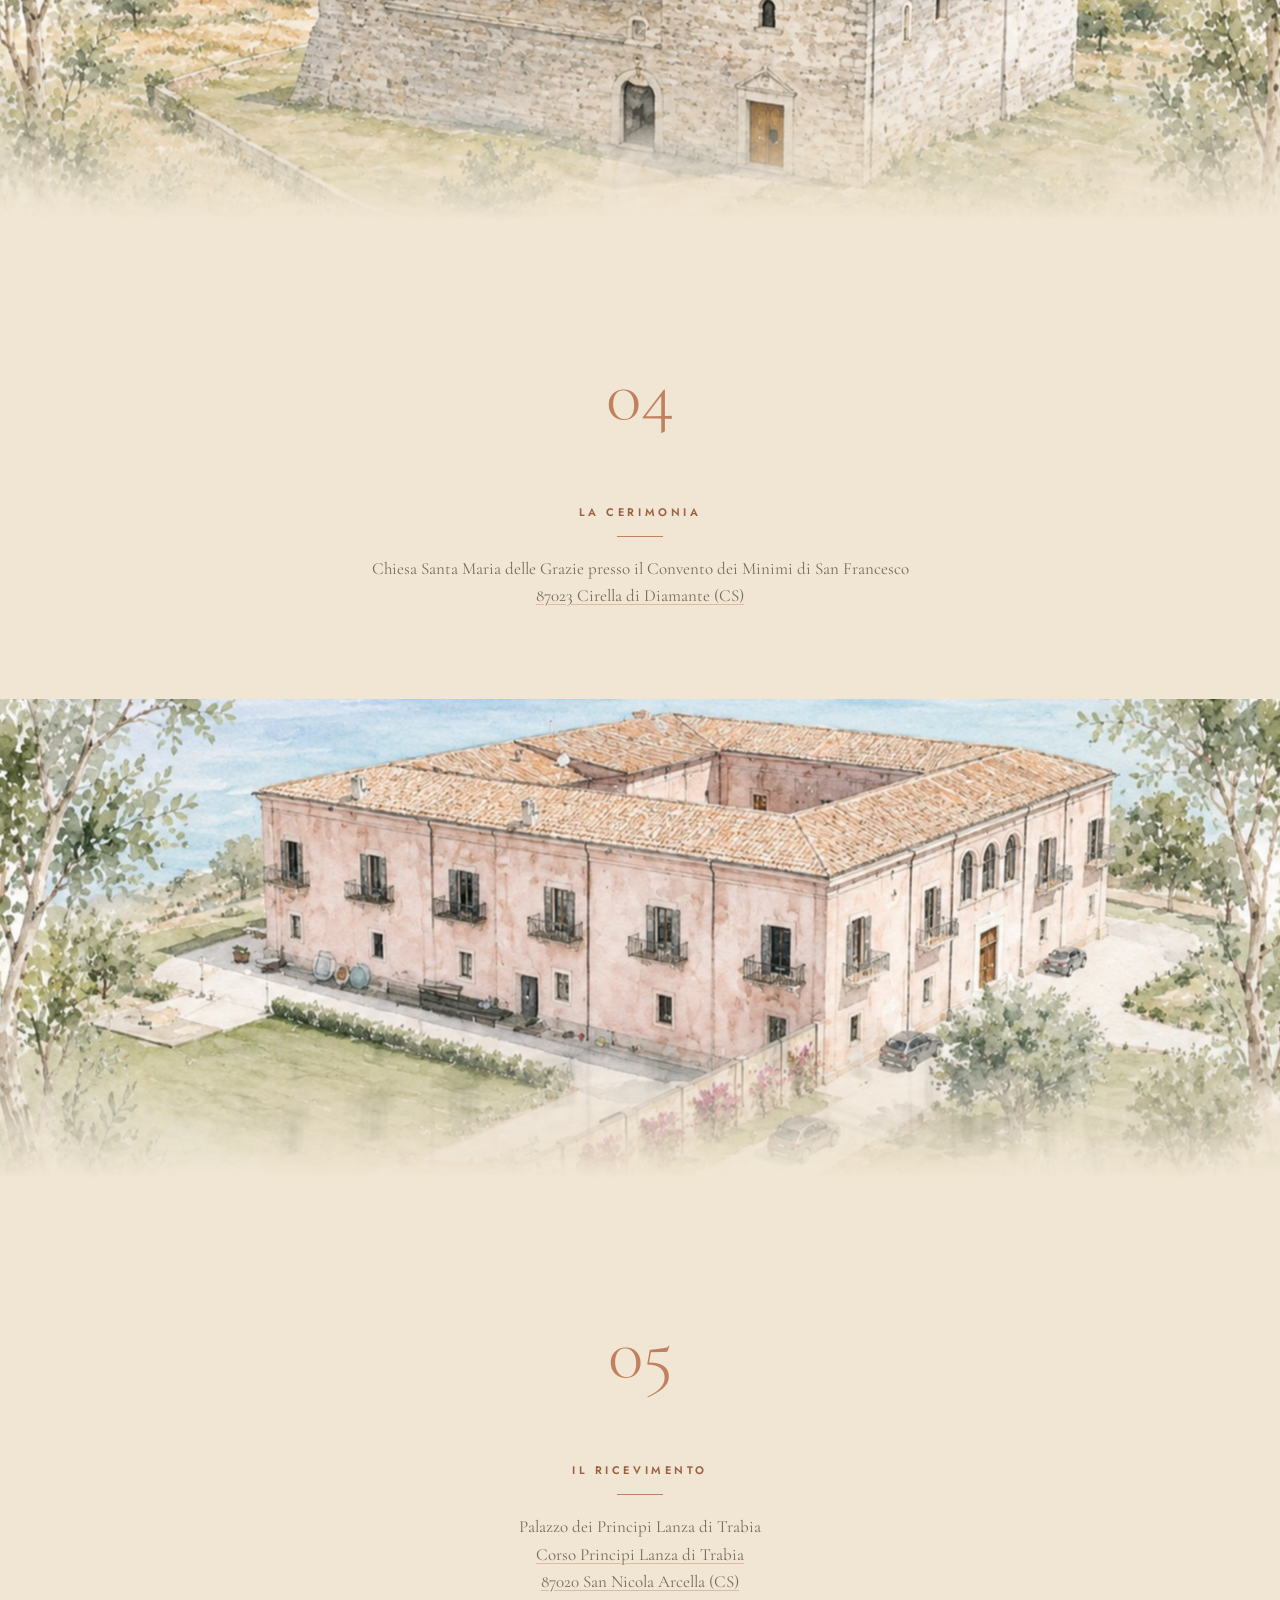
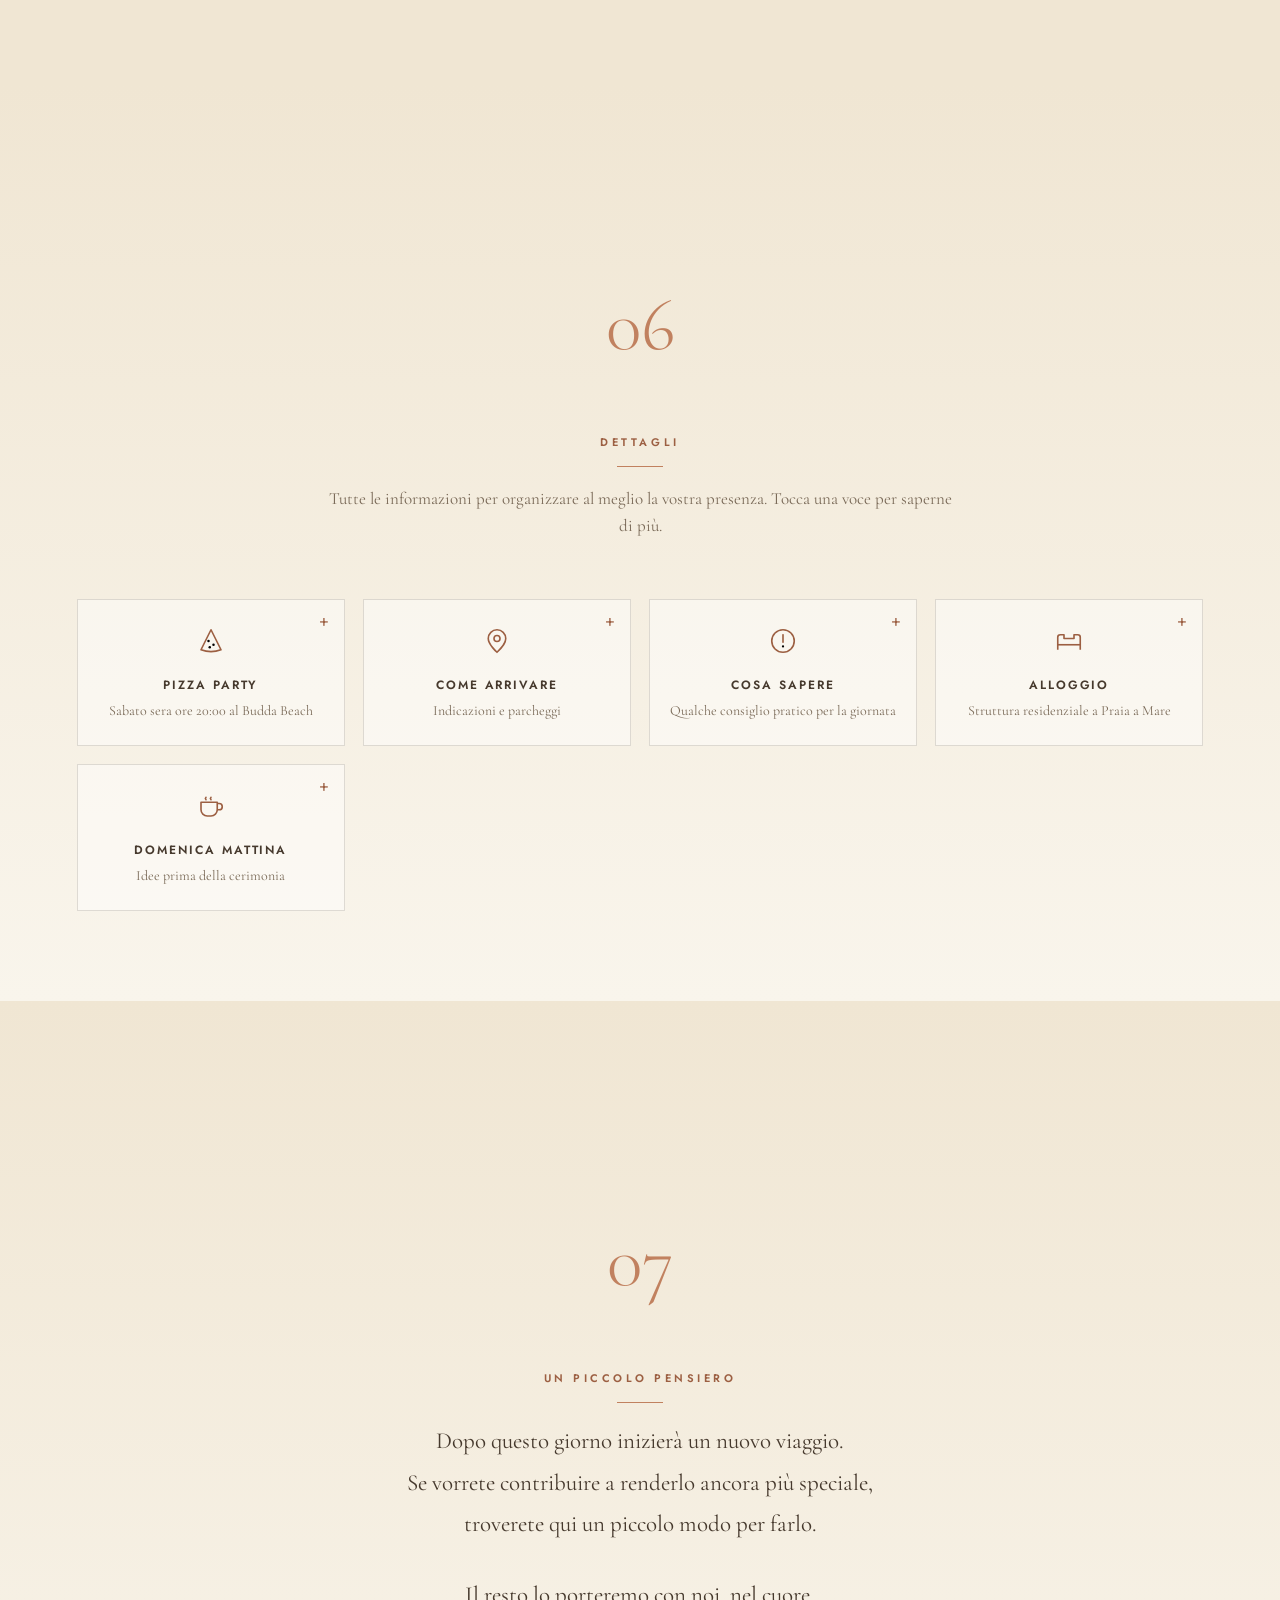
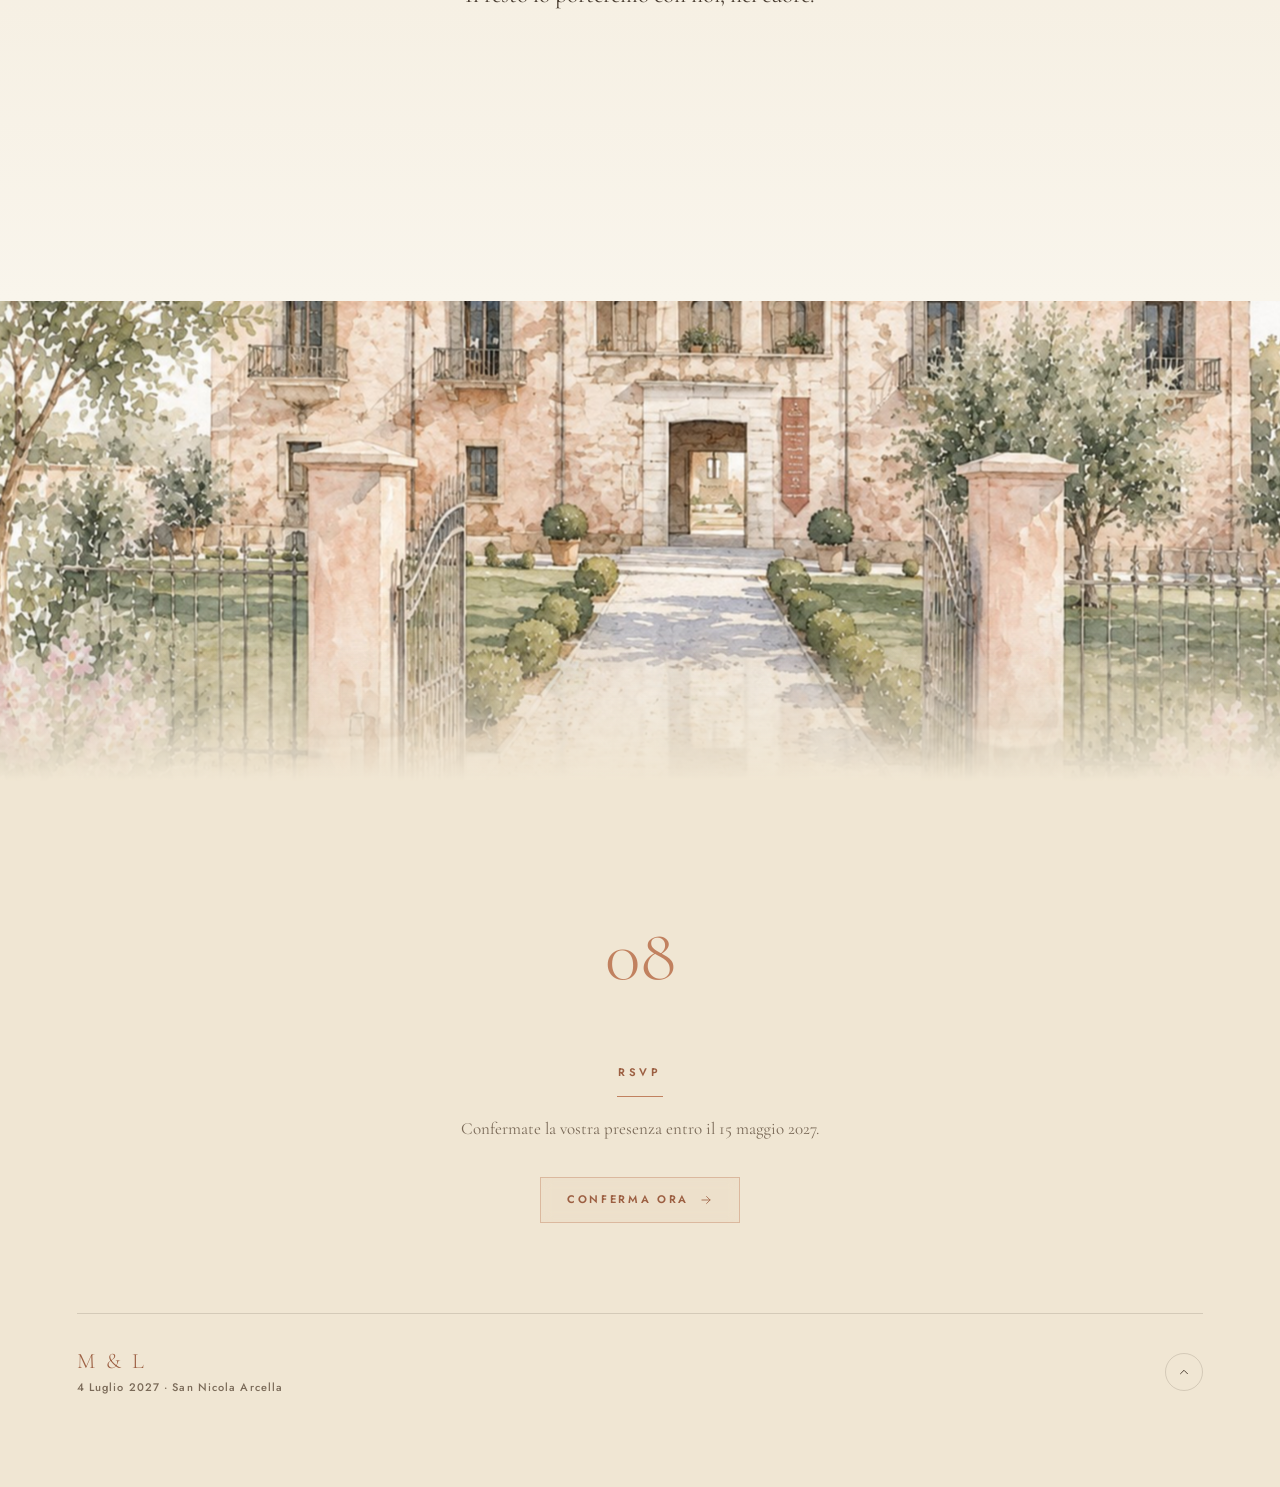
==== commit 99647178: "Nuova anteprima del link: cartoncino con annuncio e acquerello del Palazzo Quando si condivide il li" ====
--- a/index.html
+++ b/index.html
@@ -8,12 +8,15 @@
 <meta property="og:type" content="website">
 <meta property="og:title" content="Massimo &amp; Lucrezia — 4 Luglio 2027">
 <meta property="og:description" content="Ci sposiamo il 4 luglio 2027 a Palazzo dei Principi Lanza, San Nicola Arcella (CS). Scopri il programma e conferma la tua presenza.">
-<meta property="og:image" content="https://sito-landing-fawn.vercel.app/assets/social-share.jpg">
+<meta property="og:image" content="https://sito-landing-fawn.vercel.app/assets/social-share-v2.jpg">
+<meta property="og:image:width" content="1200">
+<meta property="og:image:height" content="900">
+<meta property="og:image:type" content="image/jpeg">
 <meta property="og:url" content="https://sito-landing-fawn.vercel.app/">
 <meta name="twitter:card" content="summary_large_image">
 <meta name="twitter:title" content="Massimo &amp; Lucrezia — 4 Luglio 2027">
 <meta name="twitter:description" content="Ci sposiamo il 4 luglio 2027 a Palazzo dei Principi Lanza, San Nicola Arcella (CS).">
-<meta name="twitter:image" content="https://sito-landing-fawn.vercel.app/assets/social-share.jpg">
+<meta name="twitter:image" content="https://sito-landing-fawn.vercel.app/assets/social-share-v2.jpg">
 <meta name="theme-color" content="#f9f5ec">
 <link rel="icon" href="data:image/svg+xml,%3Csvg xmlns='http://www.w3.org/2000/svg' viewBox='0 0 100 100'%3E%3Crect width='100' height='100' fill='%23f9f5ec'/%3E%3Ctext x='50' y='62' font-size='42' font-family='Georgia,serif' fill='%23c1815f' text-anchor='middle'%3EM%26L%3C/text%3E%3C/svg%3E">
 <link rel="stylesheet" href="style.css">
--- a/style.css
+++ b/style.css
@@ -641,7 +641,11 @@
 .volo-credits{margin:12px 0 0;font:400 10px var(--sans);color:var(--ink-soft);opacity:.8}
 .volo-credits a{color:inherit}
 .volo-heart{width:30px;height:27px;filter:drop-shadow(0 4px 8px rgba(70,57,45,.35))}
-.volo-heart svg{width:100%;height:100%;fill:var(--rose);stroke:var(--panel);stroke-width:2;animation:voloBeat 1.3s ease-in-out infinite}
+.volo-heart span{display:block;width:100%;height:100%}
+.volo-heart svg{display:block;width:100%;height:100%;fill:var(--rose);stroke:var(--panel);stroke-width:2;stroke-linejoin:round;animation:voloBeat 1.3s ease-in-out infinite}
+/* auto, aereo e treno: un po' più grandi, senza battito */
+.volo-heart.car,.volo-heart.plane,.volo-heart.train{width:34px;height:34px}
+.volo-heart.car svg,.volo-heart.plane svg,.volo-heart.train svg{animation:none;stroke-width:1.6;paint-order:stroke}
 /* i due capi del viaggio nella veduta d'insieme */
 .volo-place{position:relative;width:12px;height:12px;pointer-events:none}
 .volo-place i{position:absolute;inset:0;border-radius:50%;background:var(--panel);border:3px solid var(--rose-deep);box-shadow:0 2px 6px rgba(70,57,45,.3)}
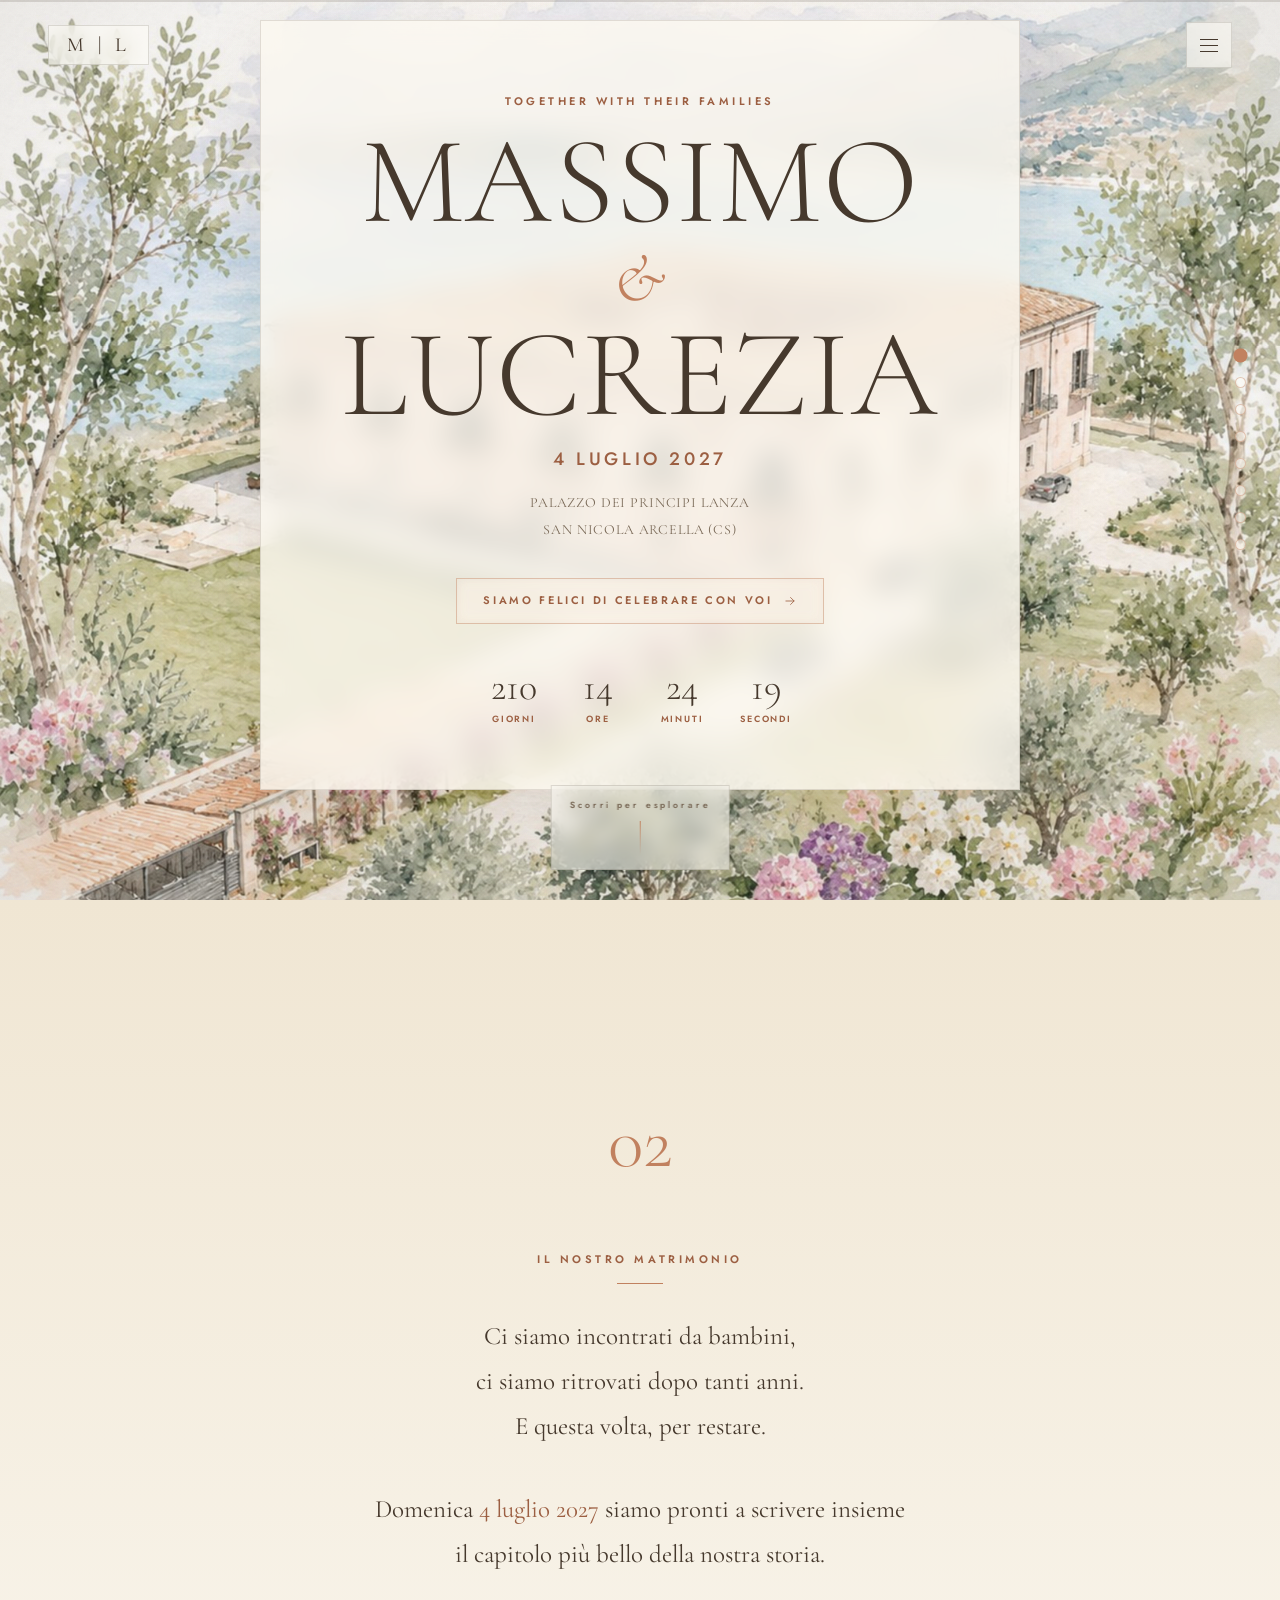
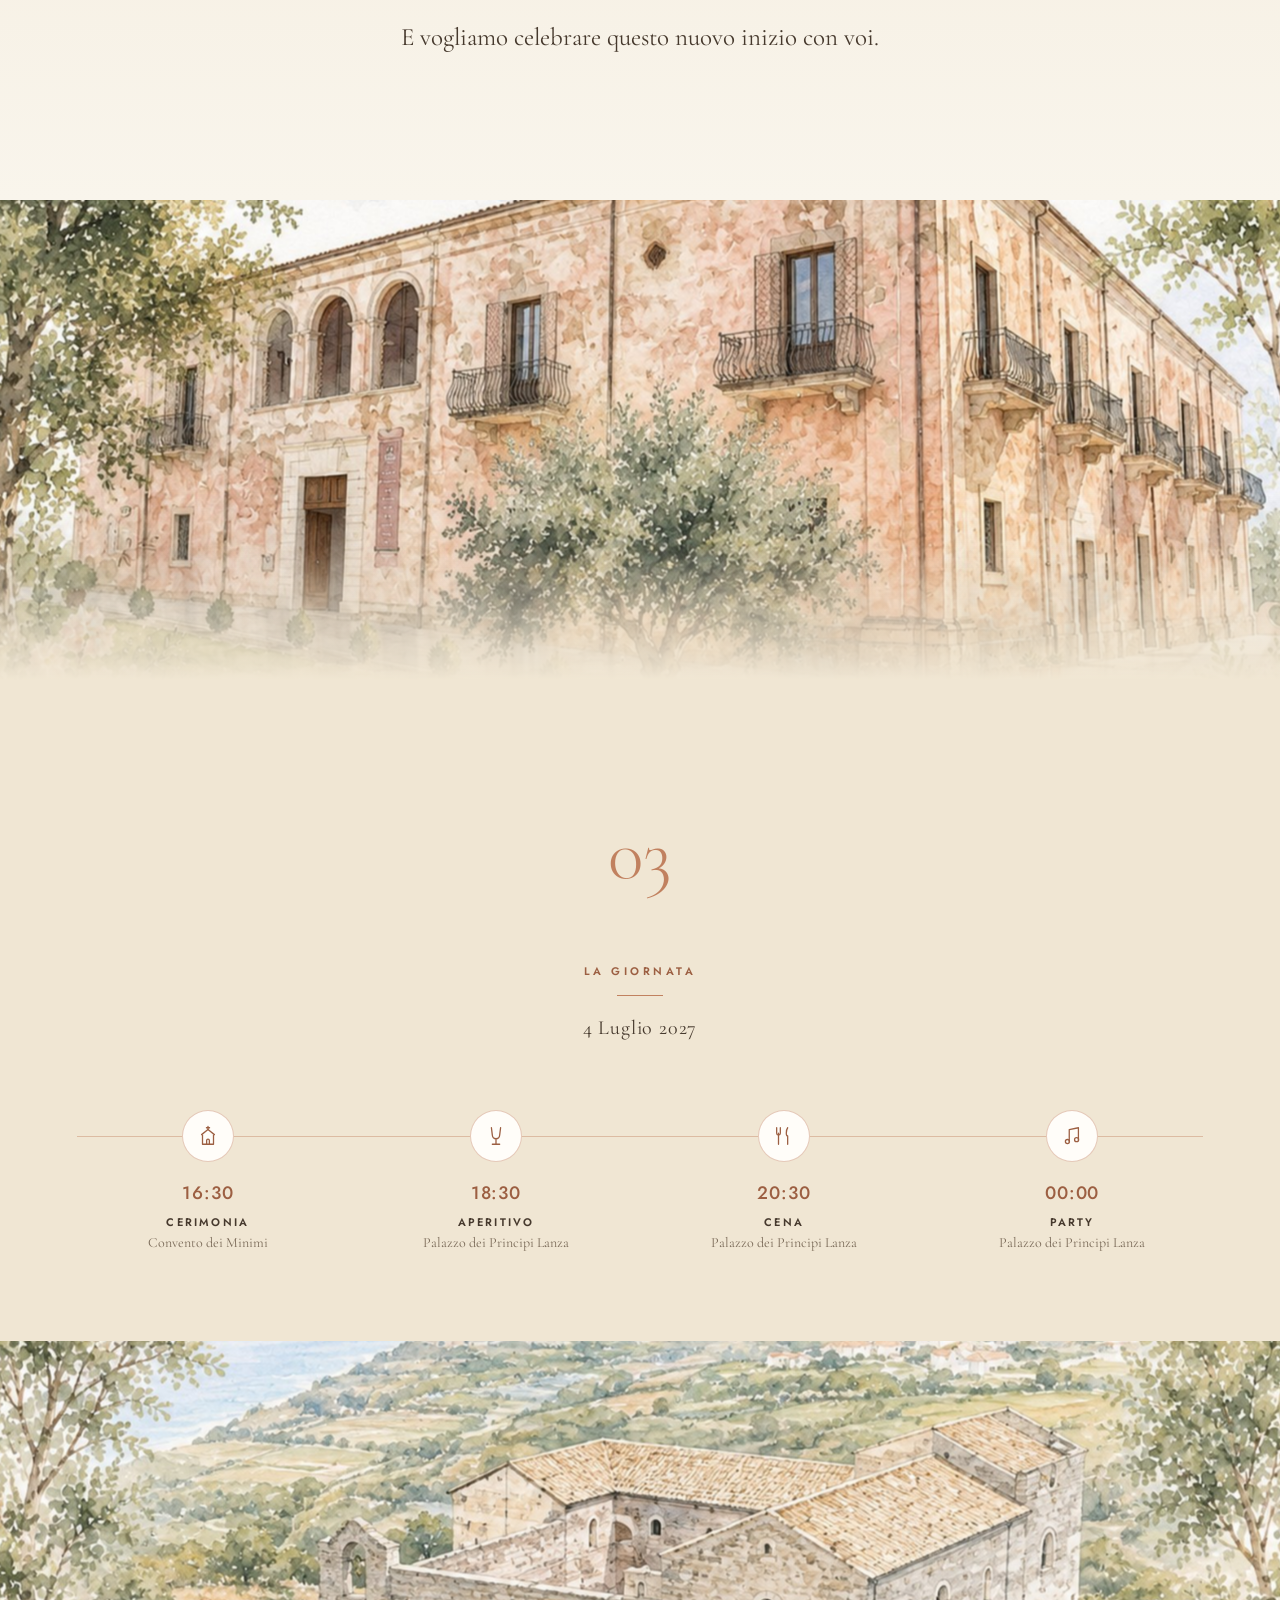
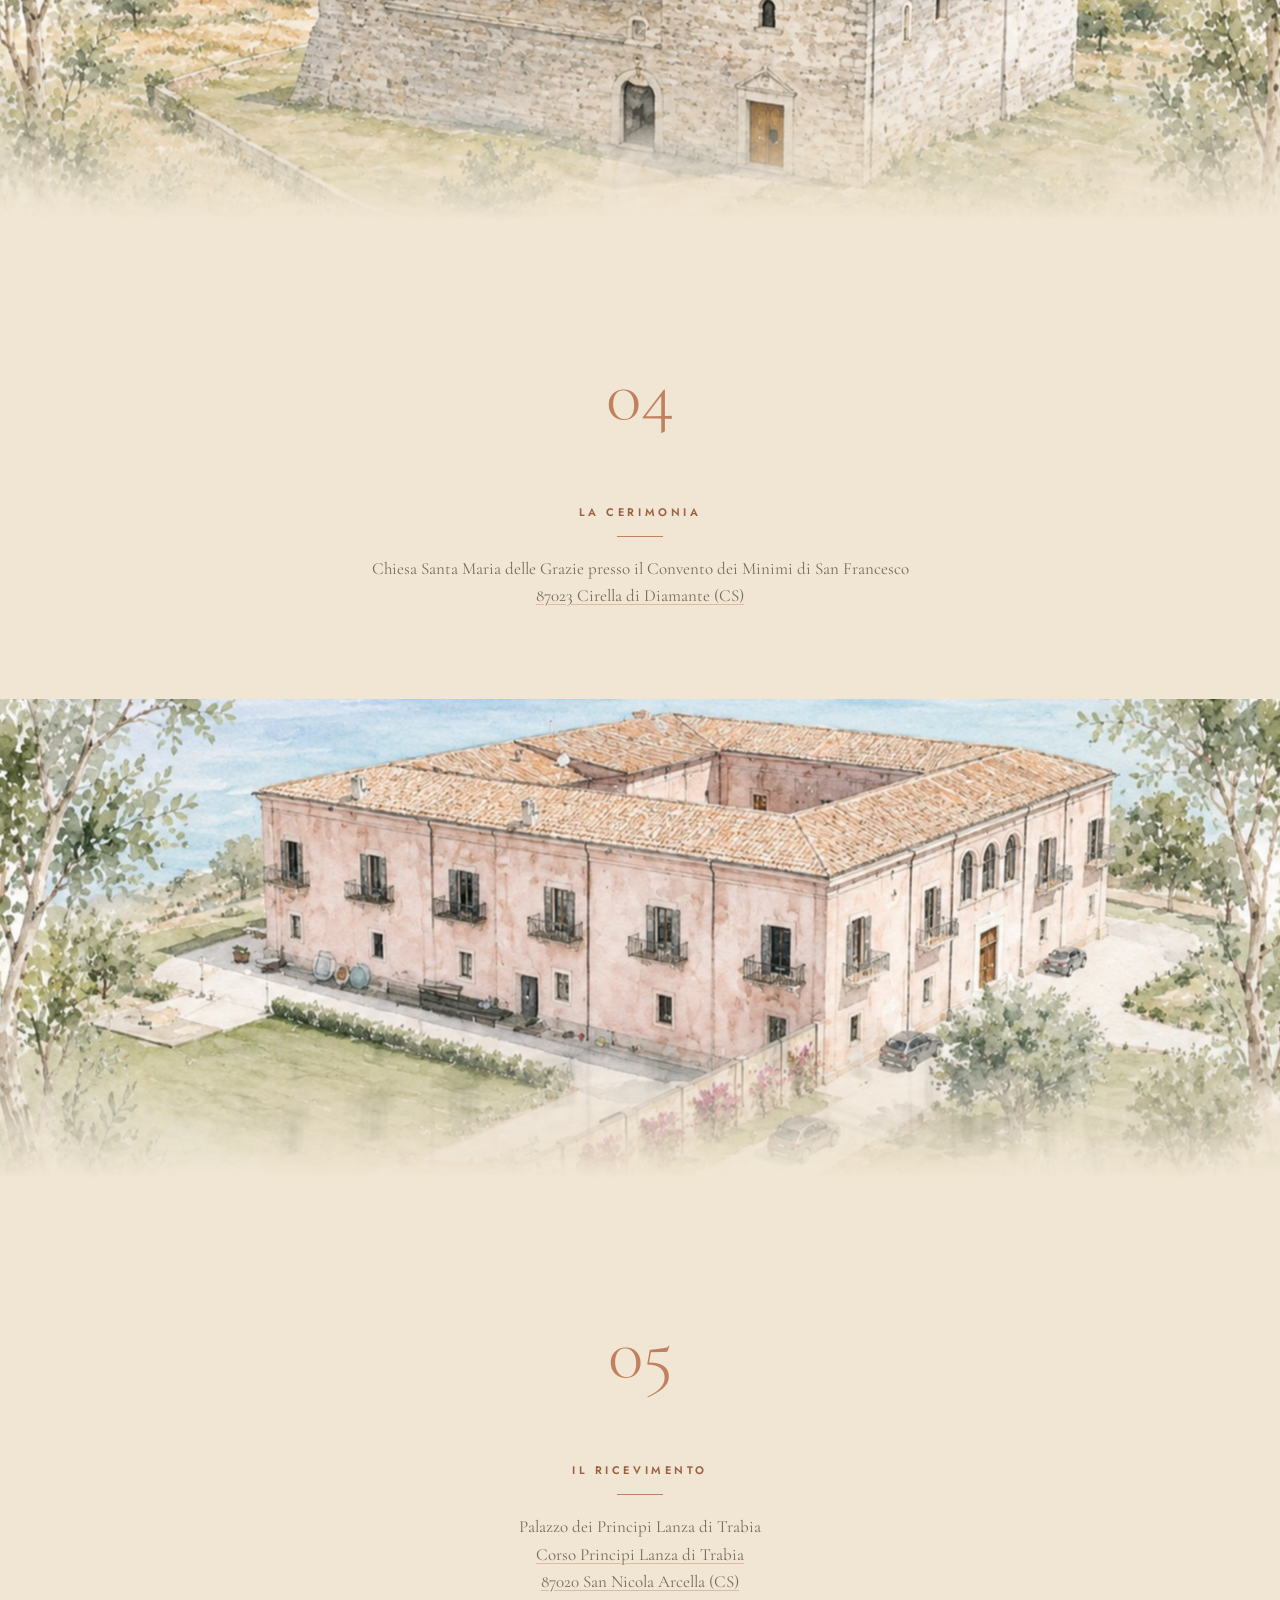
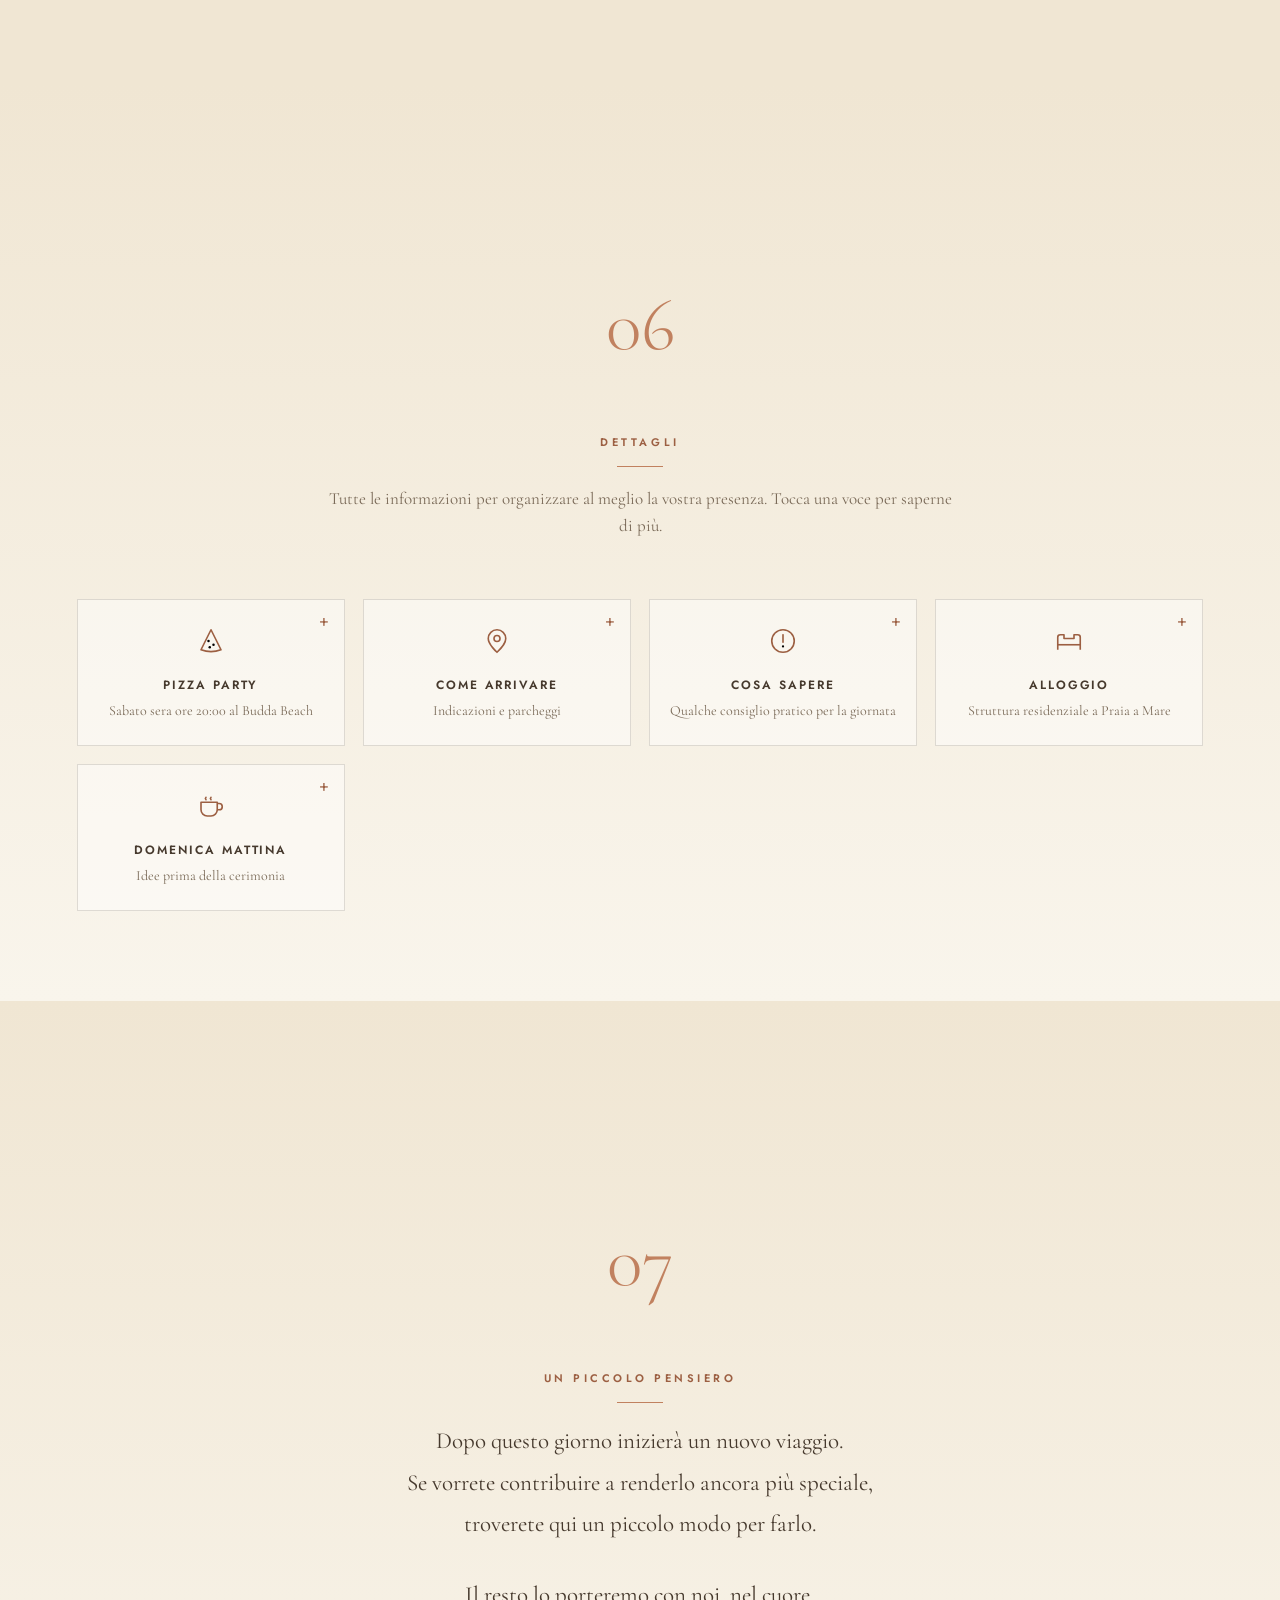
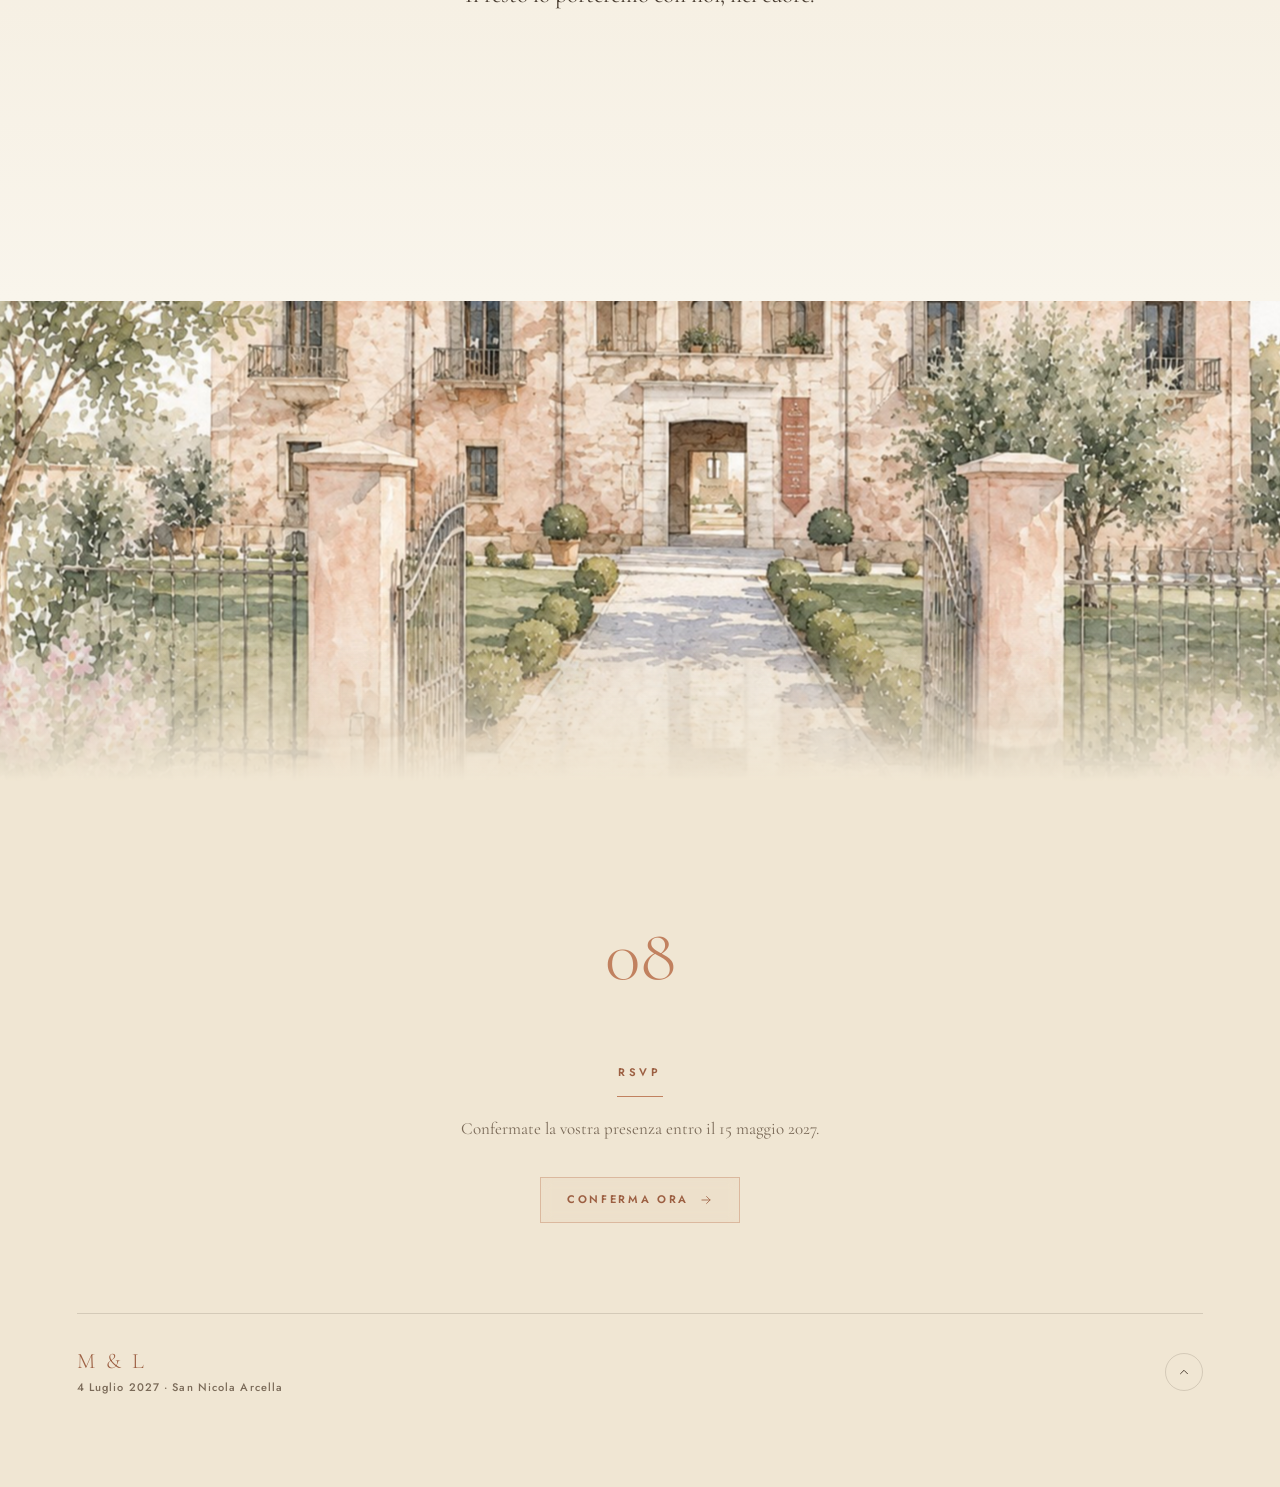
==== commit 1b5d7e29: "Anteprima del link: nomi e annuncio su righe separate, centrati "Massimo Salonia / & / Lucrezia Lent" ====
--- a/index.html
+++ b/index.html
@@ -8,15 +8,15 @@
 <meta property="og:type" content="website">
 <meta property="og:title" content="Massimo &amp; Lucrezia — 4 Luglio 2027">
 <meta property="og:description" content="Ci sposiamo il 4 luglio 2027 a Palazzo dei Principi Lanza, San Nicola Arcella (CS). Scopri il programma e conferma la tua presenza.">
-<meta property="og:image" content="https://sito-landing-fawn.vercel.app/assets/social-share-v2.jpg">
+<meta property="og:image" content="https://sito-landing-fawn.vercel.app/assets/social-share-v3.jpg">
 <meta property="og:image:width" content="1200">
-<meta property="og:image:height" content="900">
+<meta property="og:image:height" content="960">
 <meta property="og:image:type" content="image/jpeg">
 <meta property="og:url" content="https://sito-landing-fawn.vercel.app/">
 <meta name="twitter:card" content="summary_large_image">
 <meta name="twitter:title" content="Massimo &amp; Lucrezia — 4 Luglio 2027">
 <meta name="twitter:description" content="Ci sposiamo il 4 luglio 2027 a Palazzo dei Principi Lanza, San Nicola Arcella (CS).">
-<meta name="twitter:image" content="https://sito-landing-fawn.vercel.app/assets/social-share-v2.jpg">
+<meta name="twitter:image" content="https://sito-landing-fawn.vercel.app/assets/social-share-v3.jpg">
 <meta name="theme-color" content="#f9f5ec">
 <link rel="icon" href="data:image/svg+xml,%3Csvg xmlns='http://www.w3.org/2000/svg' viewBox='0 0 100 100'%3E%3Crect width='100' height='100' fill='%23f9f5ec'/%3E%3Ctext x='50' y='62' font-size='42' font-family='Georgia,serif' fill='%23c1815f' text-anchor='middle'%3EM%26L%3C/text%3E%3C/svg%3E">
 <link rel="stylesheet" href="style.css">
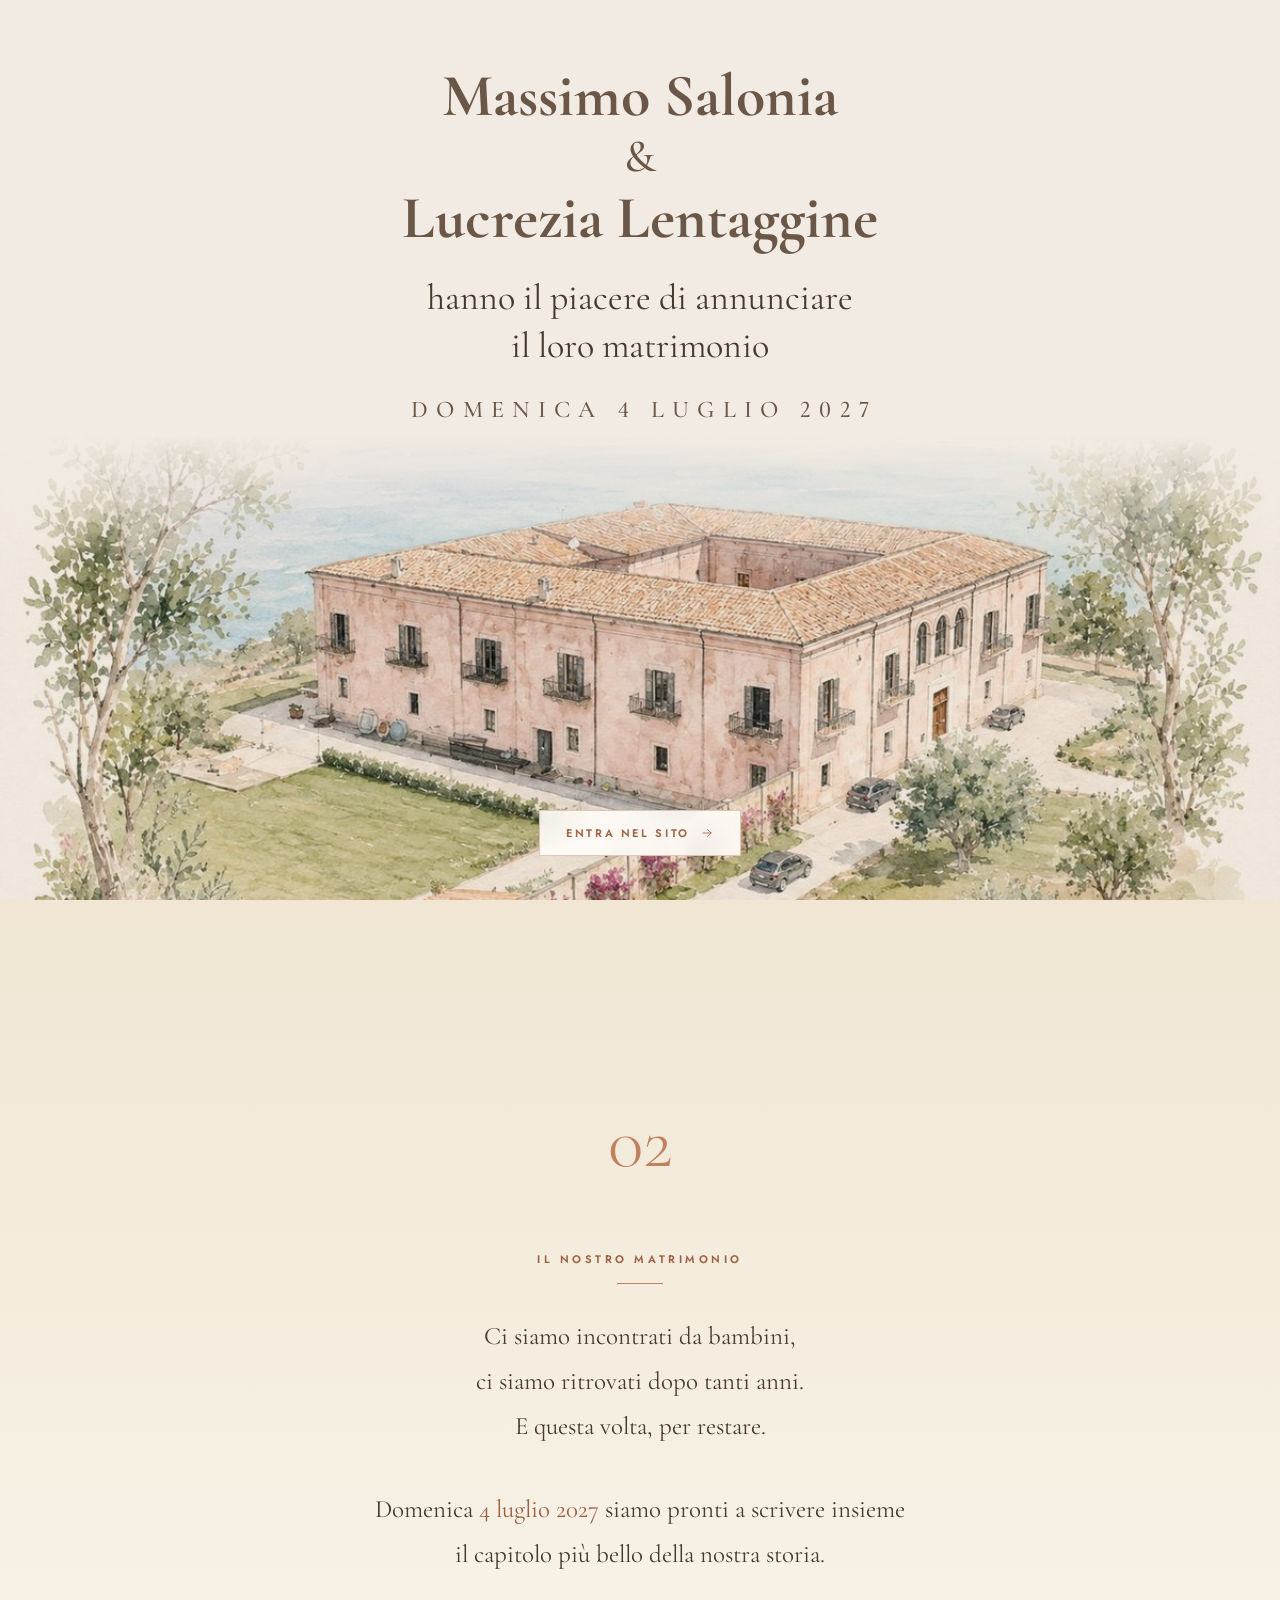
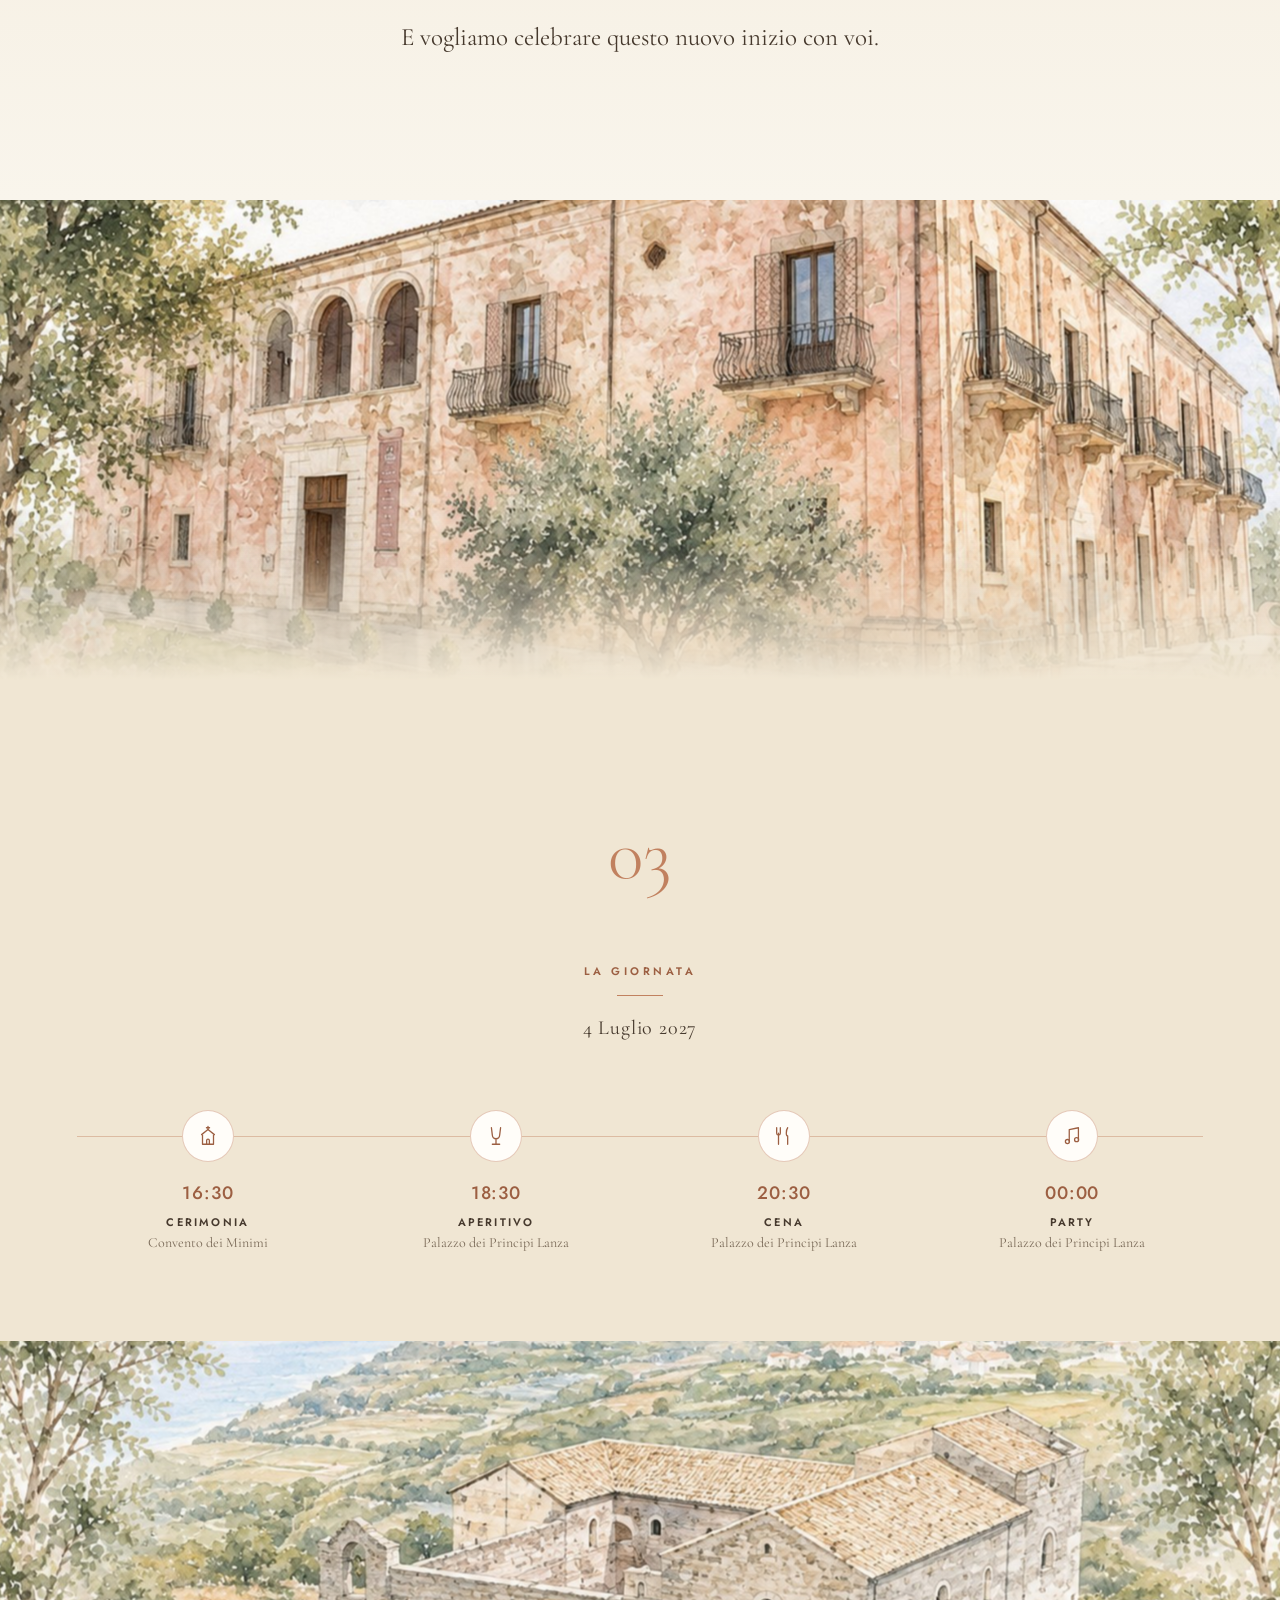
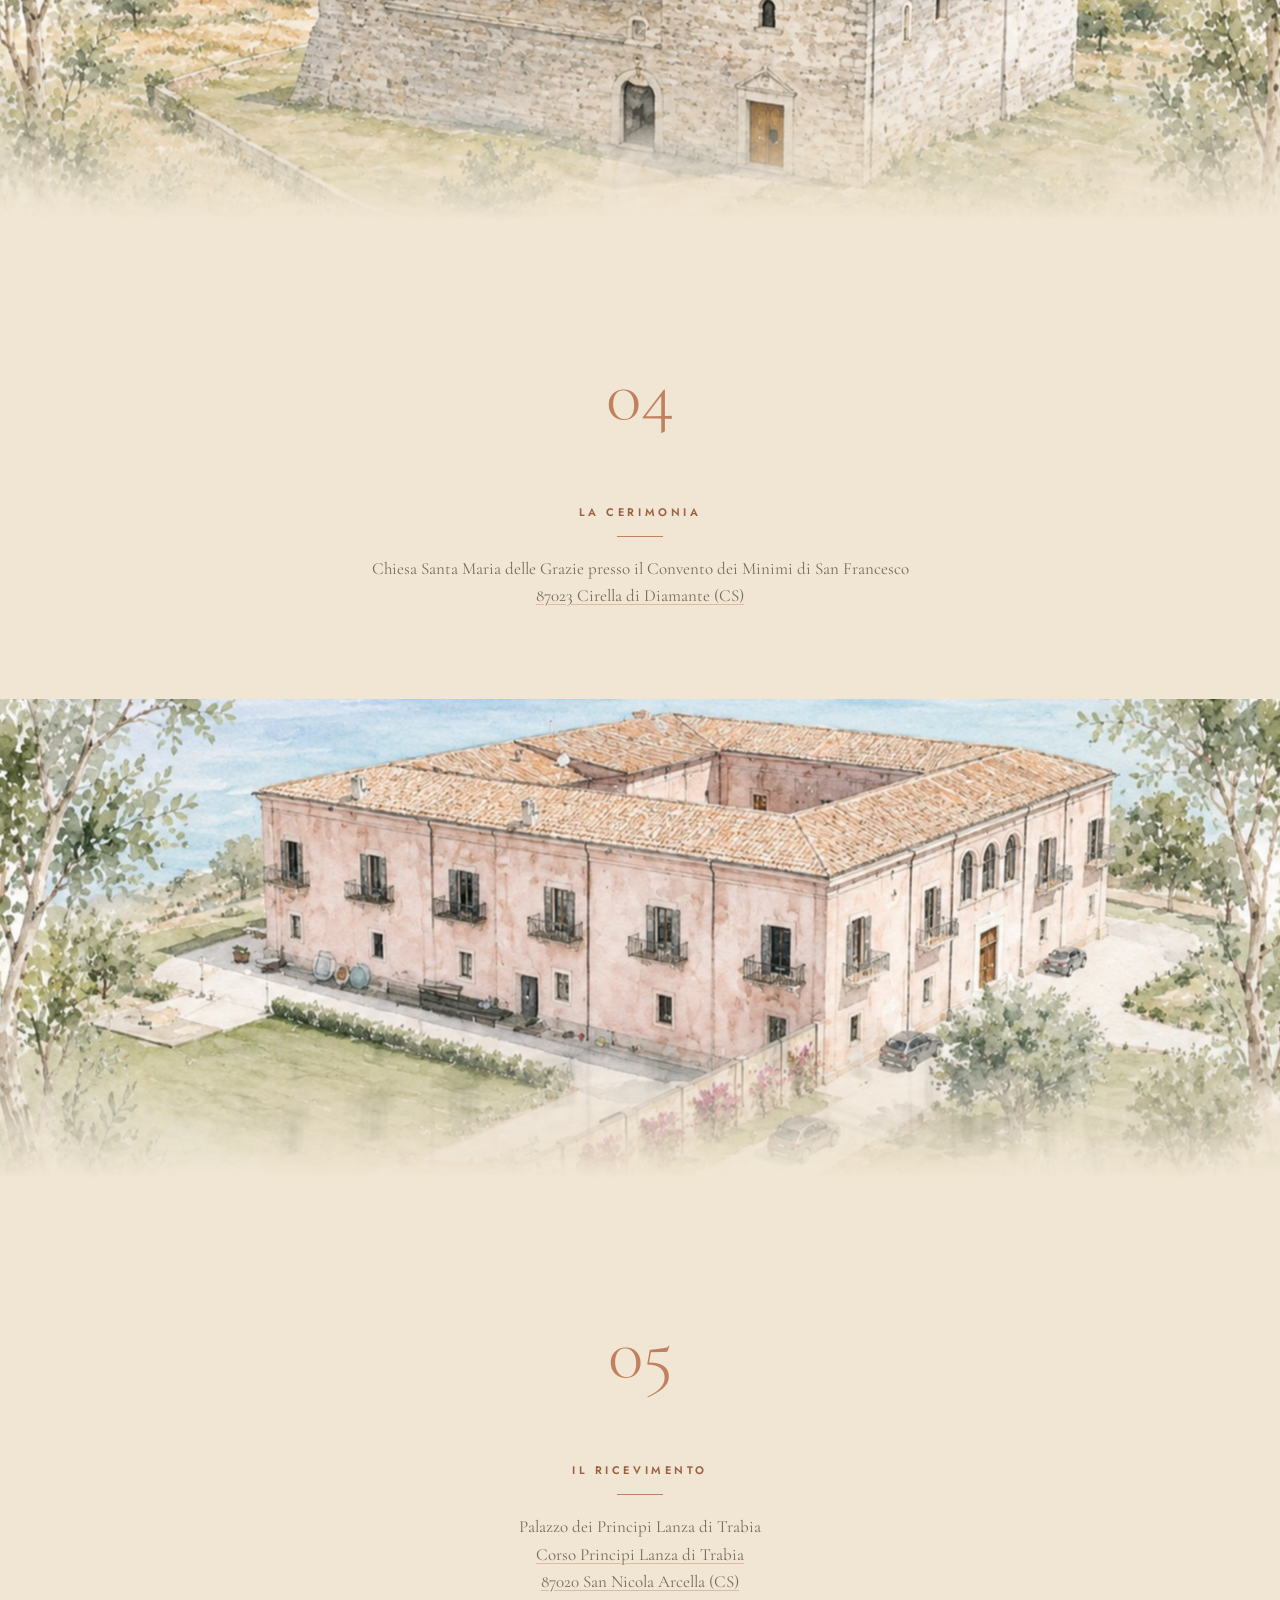
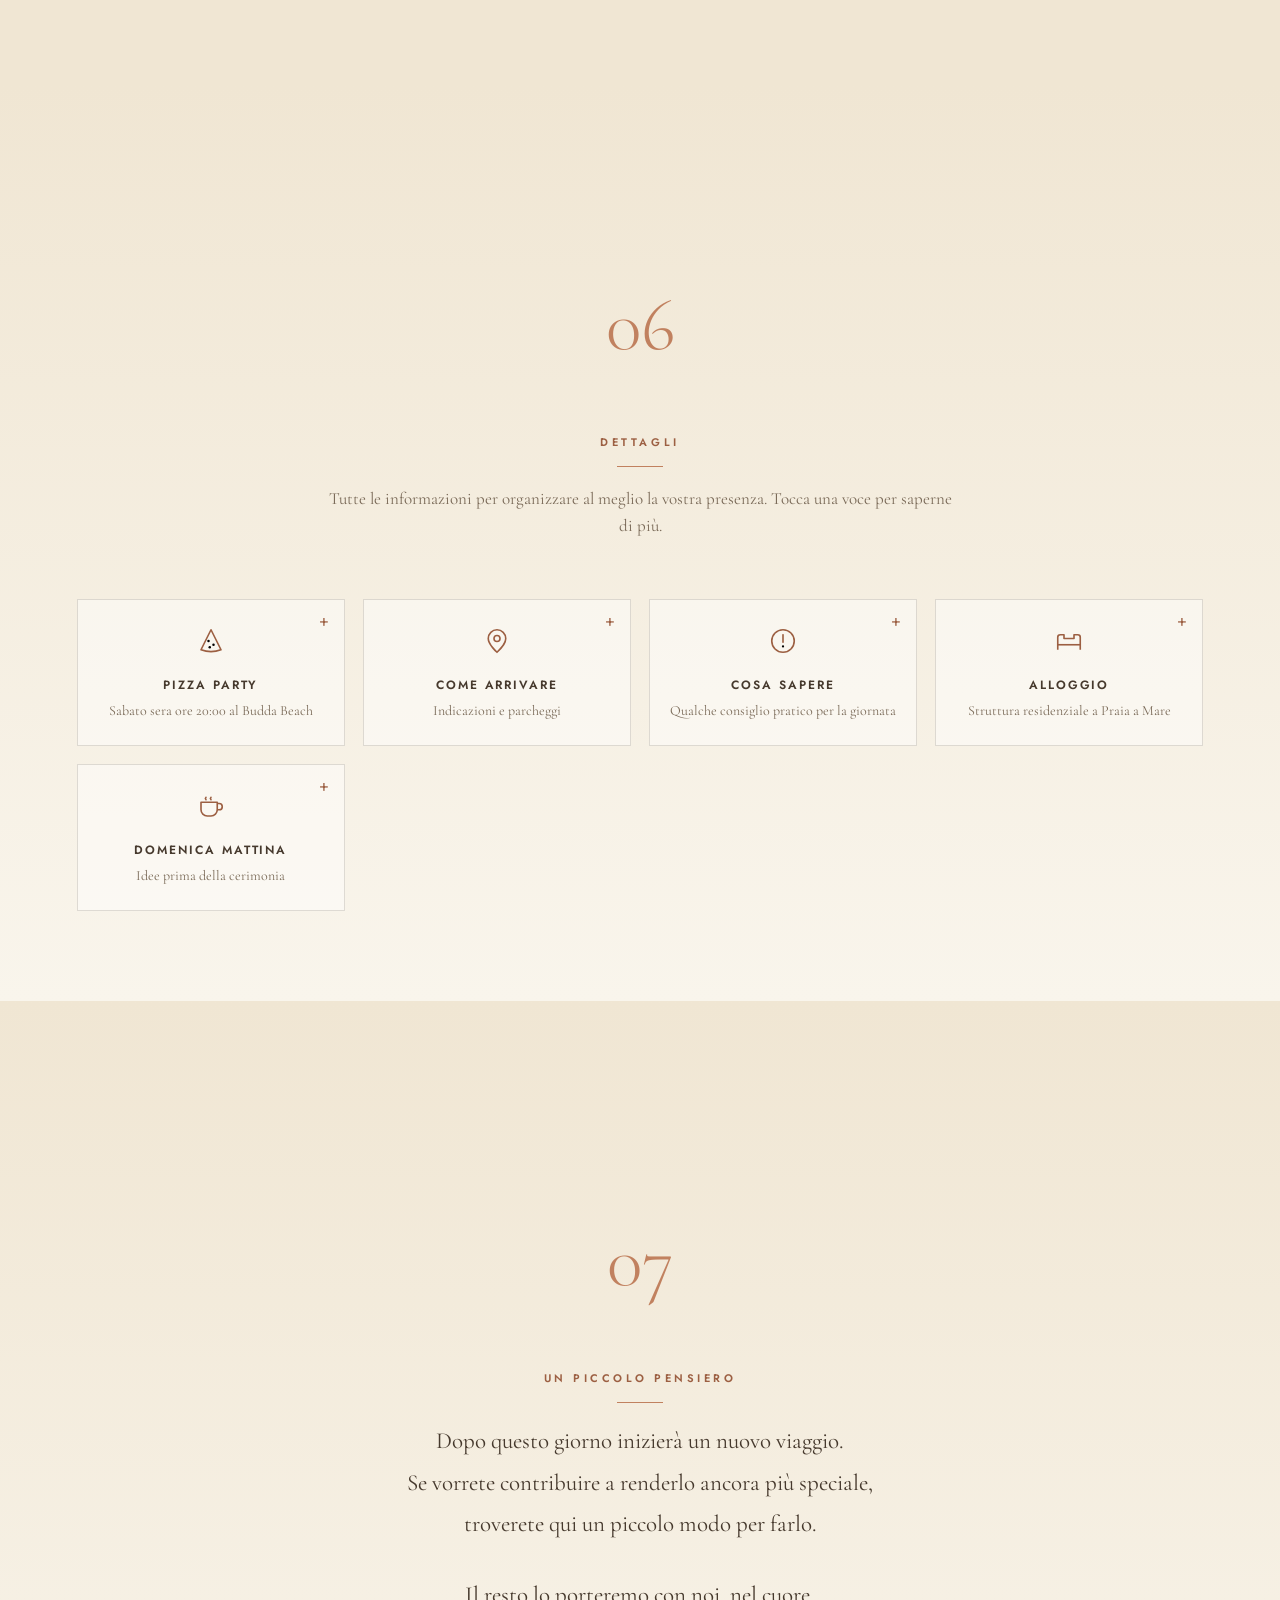
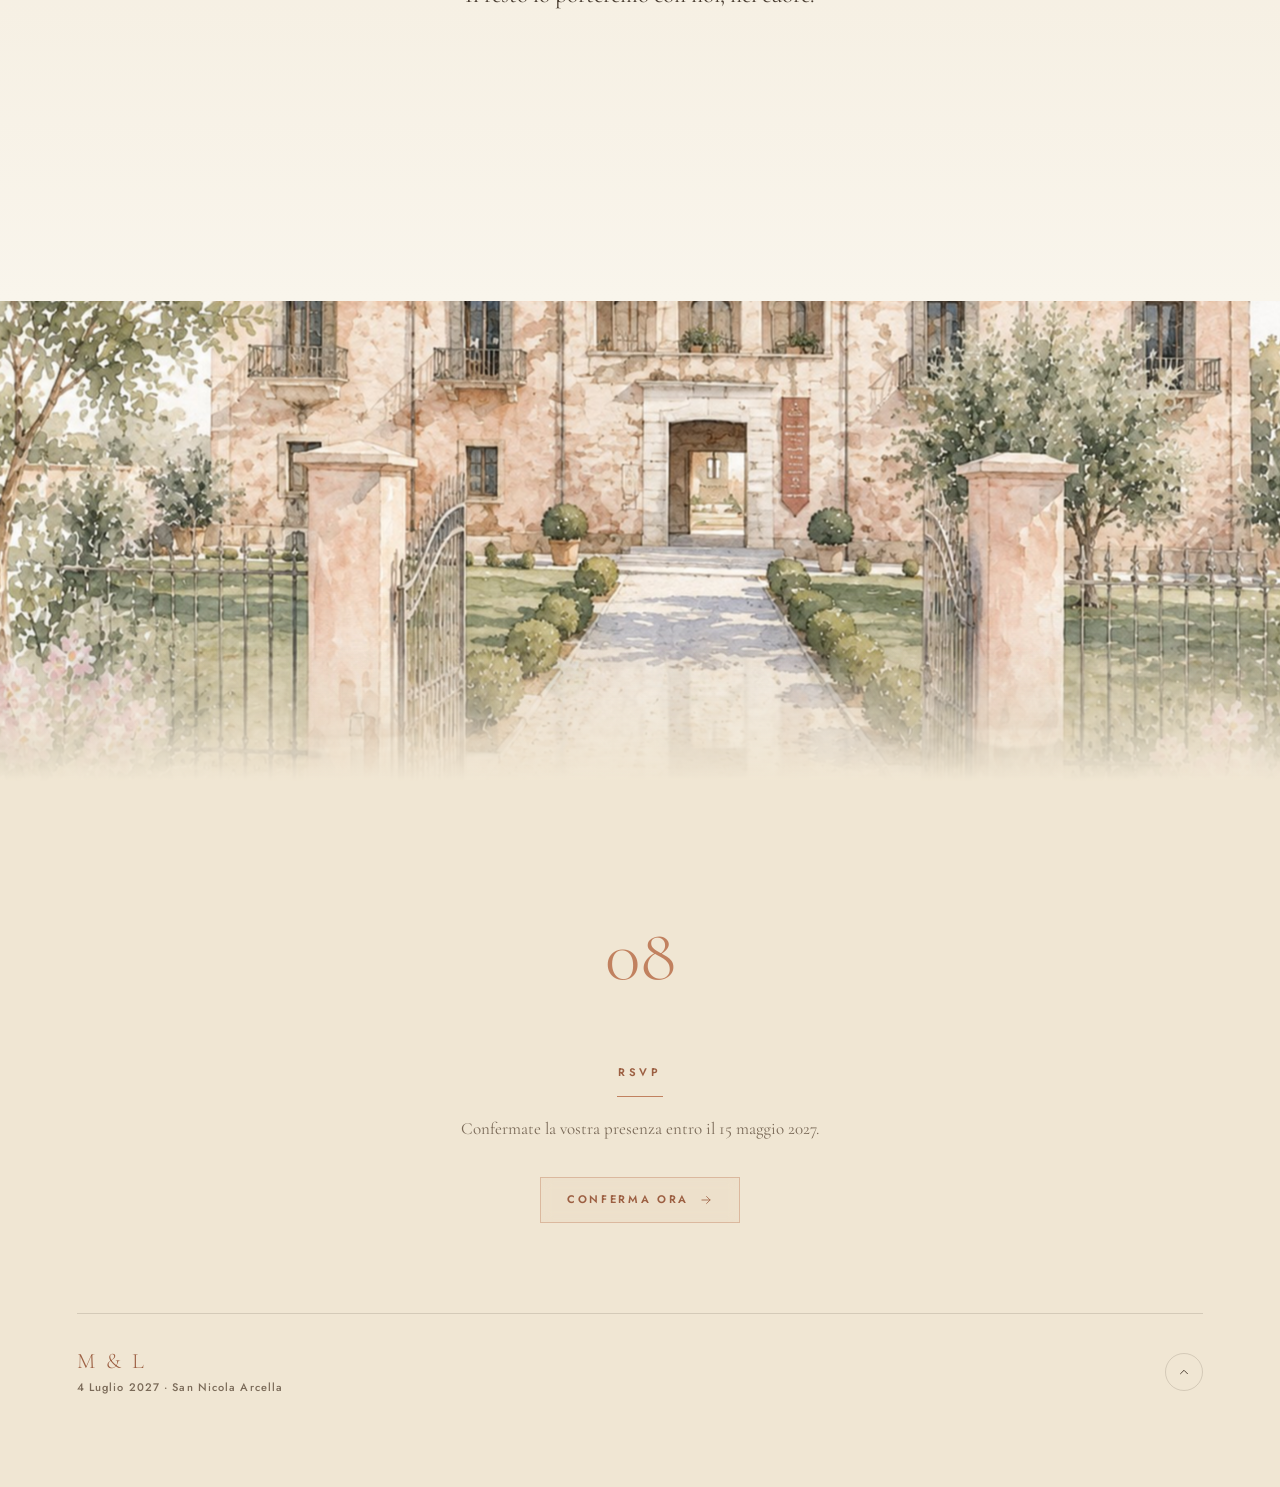
==== commit d9a09a1f: "Cartoncino di apertura: l'annuncio a tutto schermo prima del sito Chi apre il link vede prima il car" ====
--- a/index.html
+++ b/index.html
@@ -28,6 +28,19 @@
   <svg class="loader-heart" viewBox="0 0 32 29" aria-hidden="true">
     <path d="M16 28.5C7 22 1 16.2 1 9.8 1 4.9 4.8 1 9.6 1c2.7 0 5.2 1.3 6.4 3.4C17.2 2.3 19.7 1 22.4 1 27.2 1 31 4.9 31 9.8 31 16.2 25 22 16 28.5z"/>
   </svg>
+</div>
+
+<!-- CARTONCINO DI APERTURA: l'annuncio a tutto schermo, un tocco per entrare nel sito -->
+<div class="intro" id="intro" role="dialog" aria-modal="true" aria-label="Annuncio di matrimonio">
+  <div class="intro-art"></div>
+  <div class="intro-text">
+    <p class="intro-names">Massimo Salonia<span>&amp;</span>Lucrezia Lentaggine</p>
+    <p class="intro-phrase">hanno il piacere di annunciare<br>il loro matrimonio</p>
+    <p class="intro-date">Domenica 4 luglio 2027</p>
+  </div>
+  <button class="btn intro-enter" id="introEnter" type="button">Entra nel sito
+    <svg viewBox="0 0 24 24"><path d="M5 12h14M13 6l6 6-6 6" stroke="currentColor" stroke-width="1.4" fill="none" stroke-linecap="round" stroke-linejoin="round"/></svg>
+  </button>
 </div>
 
 <div class="grain"></div>
--- a/style.css
+++ b/style.css
@@ -2,7 +2,7 @@
    Massimo & Lucrezia — 4 Luglio 2027
    =================================================================== */
 
-@import url('https://fonts.googleapis.com/css2?family=Cormorant+Garamond:ital,wght@0,300;0,400;0,500;0,600;1,400&family=Jost:wght@300;400;500;600&display=swap');
+@import url('https://fonts.googleapis.com/css2?family=Cormorant+Garamond:ital,wght@0,300;0,400;0,500;0,600;0,700;1,400&family=Jost:wght@300;400;500;600&display=swap');
 
 :root{
   --ink:#46392d;
@@ -122,6 +122,38 @@
   0%{transform:translate(-50%,-50%) translate(0,0) rotate(0deg);opacity:.9}
   100%{transform:translate(-50%,-50%) translate(var(--dx),var(--fall)) rotate(var(--rot));opacity:0}
 }
+
+/* ---------- cartoncino di apertura ---------- */
+.intro{
+  position:fixed;z-index:150;top:0;left:0;right:0;bottom:0;background:#f2ebe3;cursor:pointer;
+  display:flex;flex-direction:column;align-items:center;text-align:center;overflow:hidden;
+  transition:opacity .9s var(--ease),visibility .9s;
+}
+@supports(height:100dvh){.intro{bottom:auto;height:100dvh}}
+.intro.hide{opacity:0;visibility:hidden;pointer-events:none}
+.intro-text{
+  position:relative;z-index:2;width:100%;flex:none;
+  padding:calc(env(safe-area-inset-top) + clamp(18px,7vh,72px)) 22px 0;
+}
+.intro-names{font:700 clamp(26px,min(6.2vw,7.6vh),60px)/1.12 var(--serif);color:#6b5747;margin:0}
+.intro-names span{display:block;font-weight:500;font-size:.76em;line-height:1.2}
+.intro-phrase{font:400 clamp(17px,min(3.6vw,4.6vh),36px)/1.35 var(--serif);color:var(--ink);margin:clamp(8px,2.4vh,24px) 0 0}
+.intro-date{
+  font:500 clamp(12px,min(2.2vw,3vh),24px)/1 var(--serif);color:#6b5747;text-transform:uppercase;
+  letter-spacing:.34em;padding-left:.34em;margin:clamp(10px,3vh,30px) 0 0;font-variant-numeric:lining-nums;
+}
+/* l'acquerello del Palazzo riempie lo spazio che resta sotto il testo, sfumato nella carta */
+.intro-art{
+  position:relative;z-index:1;order:2;flex:1;min-height:0;width:100%;margin-top:clamp(4px,1.5vh,16px);
+  background:url(assets/social-share.jpg) center 42%/cover no-repeat;mix-blend-mode:multiply;
+  -webkit-mask-image:linear-gradient(to bottom,transparent 0,#000 30%);mask-image:linear-gradient(to bottom,transparent 0,#000 30%);
+}
+.intro-enter{
+  position:absolute;z-index:3;left:50%;transform:translateX(-50%);white-space:nowrap;
+  bottom:calc(env(safe-area-inset-bottom) + clamp(12px,5vh,44px));
+  background:rgba(255,253,249,.9);backdrop-filter:blur(8px);-webkit-backdrop-filter:blur(8px);
+}
+@media(max-height:480px){.intro-enter{padding:10px 18px}}
 
 /* ---------- loader ---------- */
 #loader{
